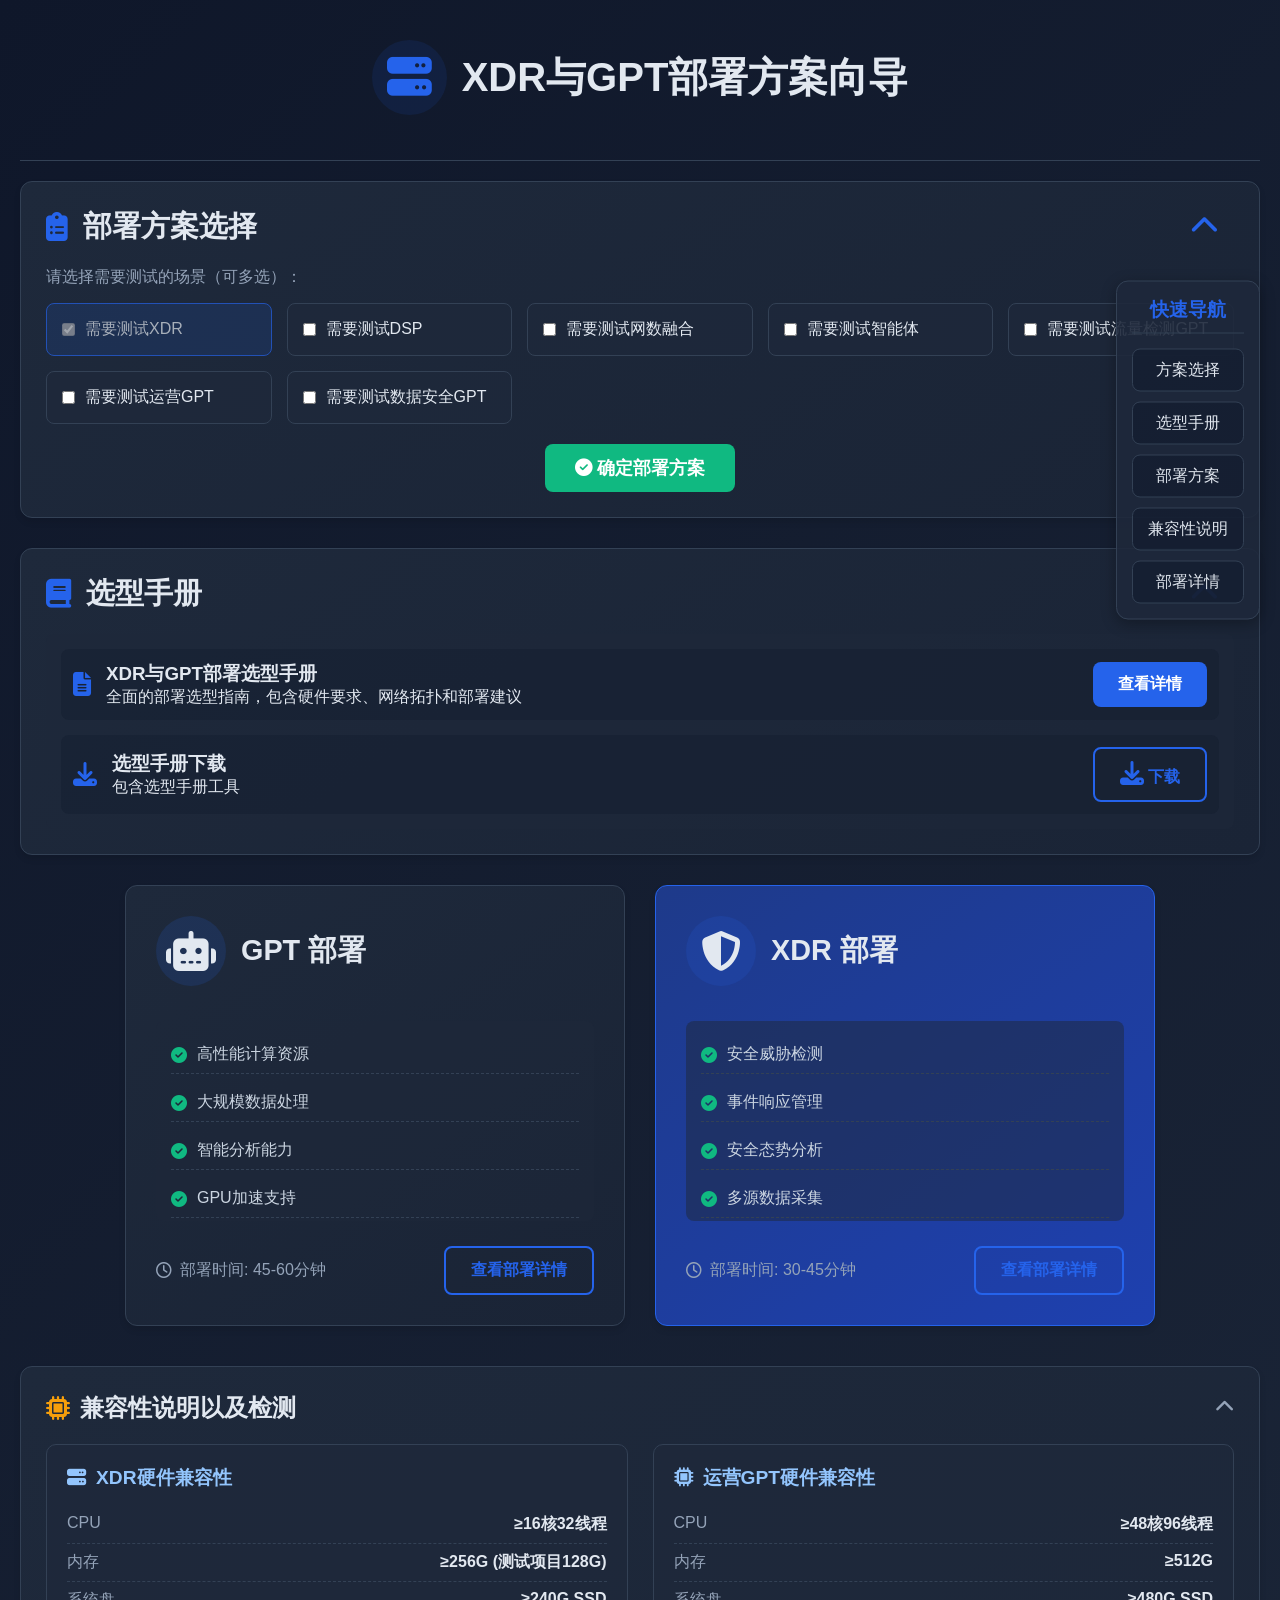
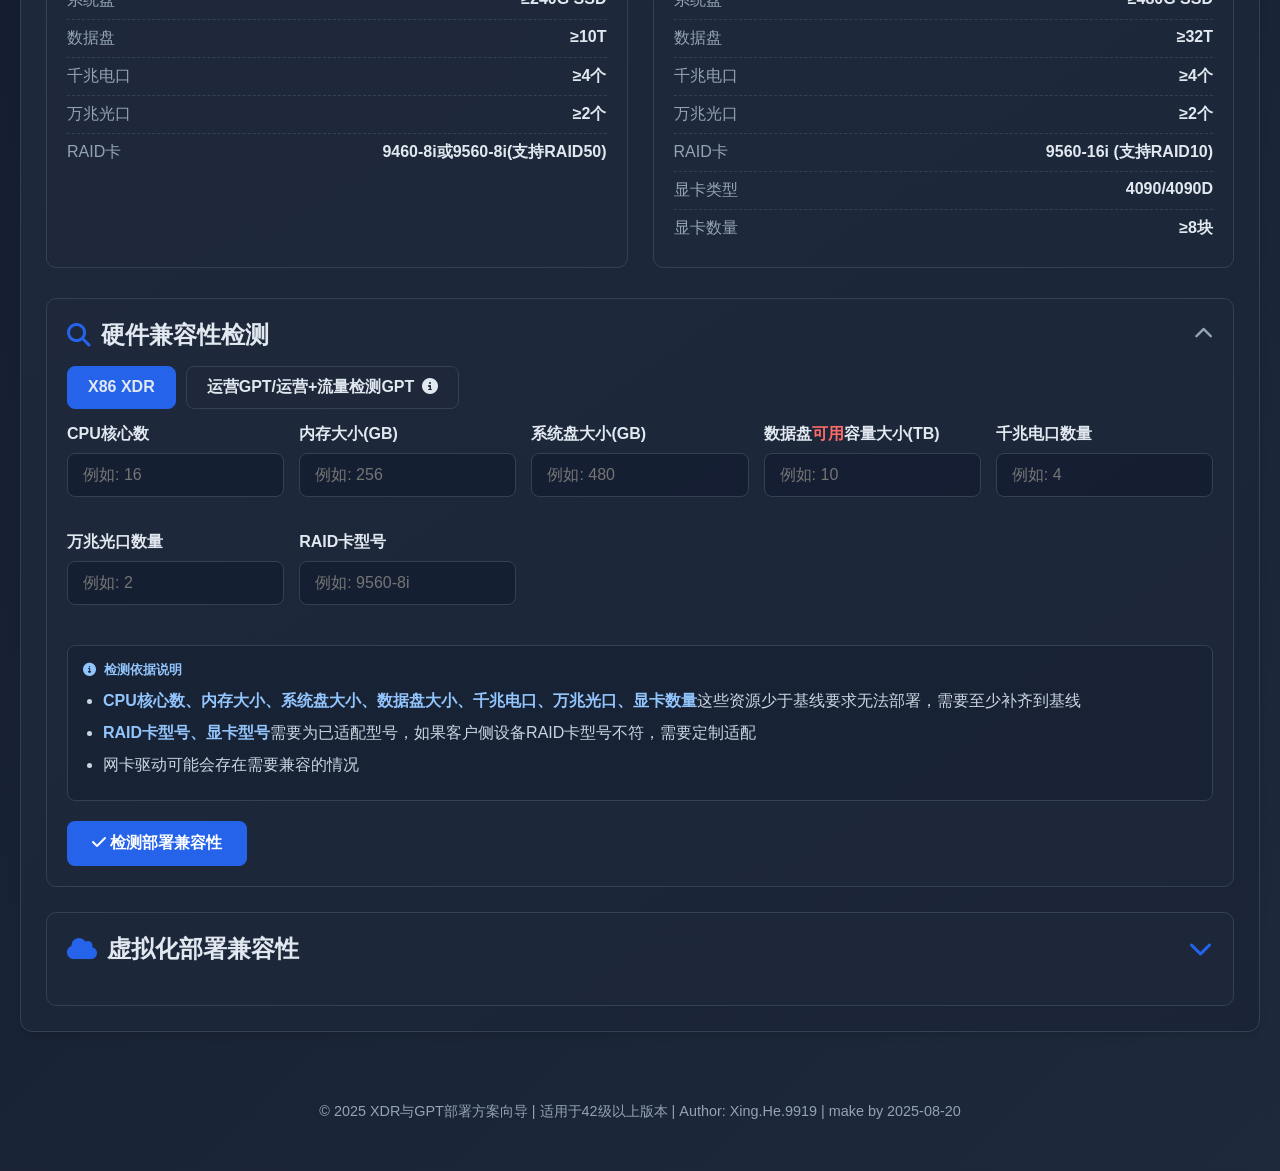
==== index.html @ a32761e4 "Rename deployment-vercel-xdr.html to index.html" ====
<!DOCTYPE html>
<html lang="zh-CN">
<head>
    <meta charset="UTF-8">
    <meta name="viewport" content="width=device-width, initial-scale=1.0">
    <title>XDR与GPT部署方案向导</title>
    <link rel="stylesheet" href="https://cdnjs.cloudflare.com/ajax/libs/font-awesome/6.4.0/css/all.min.css">
    <style>
        :root {
            --primary: #2563eb;
            --primary-dark: #1d4ed8;
            --secondary: #0f172a;
            --light: #f8fafc;
            --gray: #94a3b8;
            --success: #10b981;
            --warning: #f59e0b;
            --danger: #ef4444;
            --highlight: #ff6b6b;
            --card-shadow: 0 4px 6px rgba(0, 0, 0, 0.1);
            --transition: all 0.3s ease;
        }
        
        * {
            margin: 0;
            padding: 0;
            box-sizing: border-box;
            font-family: 'Segoe UI', Tahoma, Geneva, Verdana, sans-serif;
        }
        
        body {
            background: linear-gradient(135deg, #0f172a 0%, #1e293b 100%);
            color: #e2e8f0;
            min-height: 100vh;
            padding: 20px;
            position: relative;
        }
        
        .container {
            max-width: 1400px;
            margin: 0 auto;
            position: relative;
        }
        
        header {
            text-align: center;
            padding: 20px 0 30px;
            border-bottom: 1px solid #334155;
            margin-bottom: 20px;
        }
        
        .logo {
            display: flex;
            align-items: center;
            justify-content: center;
            gap: 15px;
            margin-bottom: 15px;
        }
        
        .logo i {
            font-size: 2.8rem;
            color: var(--primary);
            background: rgba(37, 99, 235, 0.1);
            padding: 15px;
            border-radius: 50%;
        }
        
        .logo h1 {
            font-size: 2.5rem;
            font-weight: 700;
            color: #e2e8f0;
        }
        
        /* 部署方案选择区域 */
        .deployment-scenario {
            background: linear-gradient(145deg, #1e293b, #1a2436);
            border: 1px solid #334155;
            border-radius: 12px;
            padding: 25px;
            margin-bottom: 30px;
            box-shadow: var(--card-shadow);
        }
        
        .scenario-header {
            display: flex;
            align-items: center;
            margin-bottom: 20px;
            cursor: pointer;
        }
        
        .scenario-header i {
            font-size: 1.8rem;
            color: var(--primary);
            margin-right: 15px;
        }
        
        .scenario-header h2 {
            font-size: 1.8rem;
            font-weight: 600;
            flex-grow: 1;
        }
        
        .toggle-btn {
            background: transparent;
            border: none;
            color: var(--gray);
            cursor: pointer;
            font-size: 1.2rem;
        }
        
        .scenario-options {
            display: grid;
            grid-template-columns: repeat(auto-fit, minmax(200px, 1fr));
            gap: 15px;
            margin-bottom: 20px;
        }
        
        .scenario-option {
            display: flex;
            align-items: center;
            padding: 15px;
            background: rgba(30, 41, 59, 0.7);
            border: 1px solid #334155;
            border-radius: 8px;
            cursor: pointer;
            transition: var(--transition);
            position: relative;
        }
        
        .scenario-option.disabled {
            cursor: not-allowed;
            opacity: 0.7;
        }
        
        .scenario-option.disabled label {
            cursor: not-allowed;
        }
        
        .scenario-option:hover:not(.disabled) {
            border-color: var(--primary);
            background: rgba(37, 99, 235, 0.1);
        }
        
        .scenario-option.selected {
            border-color: var(--primary);
            background: rgba(37, 99, 235, 0.2);
        }
        
        .scenario-option input {
            margin-right: 10px;
        }
        
        .scenario-option label {
            cursor: pointer;
            font-weight: 500;
        }
        
        .confirm-btn-container {
            text-align: center;
            margin-top: 20px;
        }
        
        .btn-confirm {
            padding: 12px 30px;
            background: var(--success);
            color: white;
            border: none;
            border-radius: 8px;
            font-weight: 600;
            cursor: pointer;
            transition: var(--transition);
            font-size: 1.1rem;
        }
        
        .btn-confirm:hover {
            background: #0da271;
            transform: translateY(-2px);
        }
        
        .deployment-recommendation {
            background: rgba(16, 185, 129, 0.15);
            border: 1px solid var(--success);
            border-radius: 8px;
            padding: 15px;
            display: none;
            margin-top: 20px;
            animation: fadeIn 0.5s ease;
        }
        
        .deployment-recommendation h4 {
            margin-bottom: 10px;
            color: var(--success);
            display: flex;
            align-items: center;
            gap: 10px;
        }
        
        .deployment-recommendation p {
            line-height: 1.6;
        }
        
        /* 场景选择区域 */
        .scenario-section {
            display: flex;
            gap: 30px;
            margin-bottom: 40px;
            flex-wrap: wrap;
            justify-content: center;
        }
        
        .scenario-card {
            background: linear-gradient(145deg, #1e293b, #1a2436);
            border: 1px solid #334155;
            border-radius: 12px;
            padding: 30px;
            width: 100%;
            max-width: 500px;
            box-shadow: var(--card-shadow);
            transition: var(--transition);
            cursor: pointer;
            display: flex;
            flex-direction: column;
            height: 100%;
        }
        
        .scenario-card:hover {
            transform: translateY(-5px);
            border-color: var(--primary);
            box-shadow: 0 10px 25px rgba(0, 0, 0, 0.2);
        }
        
        .scenario-card.selected {
            border-color: var(--primary);
            background: linear-gradient(145deg, #1e3a8a, #1e40af);
        }
        
        .card-header {
            display: flex;
            align-items: center;
            gap: 15px;
            margin-bottom: 20px;
        }
        
        .card-icon {
            font-size: 2.5rem;
            width: 70px;
            height: 70px;
            border-radius: 50%;
            display: flex;
            align-items: center;
            justify-content: center;
            background: rgba(37, 99, 235, 0.15);
        }
        
        .card-title {
            font-size: 1.8rem;
            font-weight: 700;
        }
        
        .card-content {
            margin-bottom: 25px;
            flex-grow: 1;
        }
        
        .requirements {
            list-style: none;
            margin-top: 15px;
            background: rgba(30, 41, 59, 0.5);
            border-radius: 8px;
            padding: 15px;
            min-height: 150px;
            max-height: 200px;
            overflow-y: auto;
        }
        
        .requirements li {
            display: flex;
            align-items: flex-start;
            gap: 10px;
            margin-bottom: 10px;
            color: #cbd5e1;
            padding: 8px 0;
            border-bottom: 1px dashed #334155;
        }
        
        .requirements li:last-child {
            border-bottom: none;
        }
        
        .requirements li i {
            color: var(--success);
            margin-top: 3px;
        }
        
        .card-footer {
            display: flex;
            justify-content: space-between;
            align-items: center;
            margin-top: auto;
        }
        
        .time-estimate {
            display: flex;
            align-items: center;
            gap: 8px;
            color: var(--gray);
        }
        
        .btn {
            padding: 12px 25px;
            border-radius: 8px;
            font-weight: 600;
            cursor: pointer;
            transition: var(--transition);
            border: none;
            font-size: 1rem;
        }
        
        .btn-primary {
            background: var(--primary);
            color: white;
        }
        
        .btn-primary:hover {
            background: var(--primary-dark);
        }
        
        .btn-outline {
            background: transparent;
            border: 2px solid var(--primary);
            color: var(--primary);
        }
        
        .btn-outline:hover {
            background: rgba(37, 99, 235, 0.1);
        }
        
        /* 兼容性说明以及检测 */
        .hardware-section {
            background: linear-gradient(145deg, #1e293b, #1a2436);
            border: 1px solid #334155;
            border-radius: 12px;
            padding: 25px;
            margin-bottom: 40px;
            box-shadow: var(--card-shadow);
        }
        
        .section-header {
            display: flex;
            align-items: center;
            justify-content: space-between;
            margin-bottom: 20px;
            cursor: pointer;
        }
        
        .section-title {
            font-size: 1.5rem;
            font-weight: 700;
            display: flex;
            align-items: center;
            gap: 10px;
        }
        
        .section-title i {
            color: var(--warning);
        }
        
        .hardware-content {
            display: grid;
            grid-template-columns: repeat(auto-fit, minmax(300px, 1fr));
            gap: 25px;
            margin-bottom: 30px;
        }
        
        .hardware-item {
            background: rgba(30, 41, 59, 0.7);
            border: 1px solid #334155;
            border-radius: 10px;
            padding: 20px;
        }
        
        .hardware-title {
            font-size: 1.2rem;
            margin-bottom: 15px;
            display: flex;
            align-items: center;
            gap: 10px;
            color: #93c5fd;
        }
        
        .specs {
            list-style: none;
        }
        
        .specs li {
            padding: 8px 0;
            border-bottom: 1px dashed #334155;
            display: flex;
            justify-content: space-between;
        }
        
        .specs li:last-child {
            border-bottom: none;
        }
        
        .spec-name {
            color: var(--gray);
        }
        
        .spec-value {
            font-weight: 600;
        }
        
        .highlight {
            color: var(--highlight);
            font-weight: 700;
        }
        
        /* 兼容性检测表单 */
        .compatibility-check {
            background: rgba(30, 41, 59, 0.7);
            border: 1px solid #334155;
            border-radius: 10px;
            padding: 20px;
            margin-top: 20px;
        }
        
        .check-header {
            display: flex;
            align-items: center;
            justify-content: space-between;
            margin-bottom: 15px;
            cursor: pointer;
        }
        
        .check-header-content {
            display: flex;
            align-items: center;
            gap: 10px;
        }
        
        .check-header-content i {
            color: var(--primary);
            font-size: 1.5rem;
        }
        
        .check-header-content h4 {
            font-size: 1.5rem;
            font-weight: 600;
        }
        
        .hardware-tabs {
            display: flex;
            gap: 10px;
            margin-bottom: 15px;
        }
        
        .hardware-tab {
            padding: 10px 20px;
            background: rgba(30, 41, 59, 0.7);
            border-radius: 8px;
            cursor: pointer;
            transition: var(--transition);
            border: 1px solid #334155;
            font-weight: 600;
            display: flex;
            align-items: center;
            gap: 8px;
            position: relative;
        }
        
        .hardware-tab:hover, .hardware-tab.active {
            background: var(--primary);
            border-color: var(--primary);
        }
        
        .hardware-form {
            display: none;
        }
        
        .hardware-form.active {
            display: block;
            animation: fadeIn 0.5s ease;
        }
        
        .form-group {
            margin-bottom: 20px;
        }
        
        .form-group label {
            display: block;
            margin-bottom: 8px;
            font-weight: 600;
        }
        
        .form-control {
            width: 100%;
            padding: 12px 15px;
            background: rgba(15, 23, 42, 0.5);
            border: 1px solid #334155;
            border-radius: 8px;
            color: white;
            font-size: 1rem;
        }
        
        .form-control:focus {
            outline: none;
            border-color: var(--primary);
        }
        
        .form-grid {
            display: grid;
            grid-template-columns: repeat(auto-fit, minmax(200px, 1fr));
            gap: 15px;
        }
        
        .result-box {
            margin-top: 20px;
            padding: 15px;
            border-radius: 8px;
            display: none;
            animation: fadeIn 0.5s ease;
        }
        
        .result-success {
            background: rgba(16, 185, 129, 0.15);
            border: 1px solid var(--success);
        }
        
        .result-warning {
            background: rgba(245, 158, 11, 0.15);
            border: 1px solid var(--warning);
        }
        
        .result-error {
            background: rgba(239, 68, 68, 0.15);
            border: 1px solid var(--danger);
        }
        
        /* 检测依据说明 */
        .compatibility-instructions {
            background: rgba(15, 23, 42, 0.3);
            border: 1px solid #334155;
            border-radius: 8px;
            padding: 15px;
            margin: 20px 0;
        }
        
        .compatibility-instructions h5 {
            color: #93c5fd;
            margin-bottom: 10px;
            display: flex;
            align-items: center;
            gap: 8px;
        }
        
        .compatibility-instructions ul {
            padding-left: 20px;
            color: #cbd5e1;
        }
        
        .compatibility-instructions li {
            margin-bottom: 8px;
            line-height: 1.5;
        }
        
        .compatibility-instructions li strong {
            color: #93c5fd;
        }
        
        .info-tooltip {
            position: relative;
            display: inline-block;
            cursor: help;
        }
        
        .info-tooltip .tooltip-text {
            visibility: hidden;
            width: 300px;
            background-color: #1e293b;
            color: #e2e8f0;
            text-align: center;
            border-radius: 6px;
            padding: 10px;
            position: absolute;
            z-index: 1;
            bottom: 125%;
            left: 50%;
            transform: translateX(-50%);
            opacity: 0;
            transition: opacity 0.3s;
            border: 1px solid #334155;
            box-shadow: 0 4px 8px rgba(0,0,0,0.3);
            font-size: 0.9rem;
            line-height: 1.4;
        }
        
        .info-tooltip:hover .tooltip-text {
            visibility: visible;
            opacity: 1;
        }
        
        /* 虚拟化部署兼容性区域 */
        .virtualization-section {
            background: rgba(30, 41, 59, 0.7);
            border: 1px solid #334155;
            border-radius: 10px;
            padding: 20px;
            margin-top: 25px;
        }
        
        .virtualization-header {
            display: flex;
            align-items: center;
            margin-bottom: 20px;
            gap: 10px;
            cursor: pointer;
        }
        
        .virtualization-header i {
            color: var(--primary);
            font-size: 1.5rem;
        }
        
        .virtualization-header h4 {
            font-size: 1.5rem;
            font-weight: 600;
            flex-grow: 1;
        }
        
        .virtualization-tabs {
            display: flex;
            gap: 10px;
            margin-bottom: 15px;
        }
        
        .virtualization-tab {
            padding: 10px 20px;
            background: rgba(30, 41, 59, 0.7);
            border-radius: 8px;
            cursor: pointer;
            transition: var(--transition);
            border: 1px solid #334155;
            font-weight: 600;
        }
        
        .virtualization-tab:hover, .virtualization-tab.active {
            background: var(--primary);
            border-color: var(--primary);
        }
        
        .virtualization-content {
            display: none;
        }
        
        .virtualization-content.active {
            display: block;
            animation: fadeIn 0.5s ease;
        }
        
        .compatibility-list {
            list-style: none;
            padding: 0;
            margin-top: 15px;
        }
        
        .compatibility-list li {
            padding: 10px 15px;
            margin-bottom: 8px;
            background: rgba(15, 23, 42, 0.3);
            border-radius: 8px;
            display: flex;
            align-items: center;
            gap: 10px;
        }
        
        .compatibility-list li i {
            color: var(--success);
        }
        
        .virtualization-warning {
            background: rgba(245, 158, 11, 0.15);
            border: 1px solid var(--warning);
            border-radius: 8px;
            padding: 15px;
            margin-top: 15px;
        }
        
        /* 详情区域 */
        .detail-section {
            display: none;
            background: linear-gradient(145deg, #1e293b, #1a2436);
            border: 1px solid #334155;
            border-radius: 12px;
            padding: 25px;
            box-shadow: var(--card-shadow);
            margin-bottom: 40px;
        }
        
        .detail-header {
            display: flex;
            align-items: center;
            justify-content: space-between;
            margin-bottom: 25px;
            padding-bottom: 15px;
            border-bottom: 1px solid #334155;
        }
        
        .detail-title {
            font-size: 1.8rem;
            font-weight: 700;
            display: flex;
            align-items: center;
            gap: 15px;
        }
        
        .tabs {
            display: flex;
            gap: 10px;
            margin-bottom: 25px;
            flex-wrap: wrap;
        }
        
        .tab {
            padding: 12px 25px;
            background: rgba(30, 41, 59, 0.7);
            border-radius: 8px;
            cursor: pointer;
            transition: var(--transition);
            border: 1px solid #334155;
            font-weight: 600;
        }
        
        .tab:hover, .tab.active {
            background: var(--primary);
            border-color: var(--primary);
        }
        
        .tab-content {
            display: none;
        }
        
        .tab-content.active {
            display: block;
            animation: fadeIn 0.5s ease;
        }
        
        @keyframes fadeIn {
            from { opacity: 0; transform: translateY(10px); }
            to { opacity: 1; transform: translateY(0); }
        }
        
        .compatibility-grid {
            display: grid;
            grid-template-columns: repeat(auto-fit, minmax(300px, 1fr));
            gap: 20px;
        }
        
        .compatibility-card {
            background: rgba(30, 41, 59, 0.7);
            border: 1px solid #334155;
            border-radius: 10px;
            padding: 20px;
            transition: var(--transition);
        }
        
       .compatibility-card:hover {
            transform: translateY(-3px);
            border-color: var(--primary);
        }
        
        .card-status {
            display: flex;
            align-items: center;
            gap: 8px;
            margin-bottom: 15px;
            font-weight: 600;
        }
        
        .status-dot {
            width: 12px;
            height: 12px;
            border-radius: 50%;
        }
        
        .status-approved {
            background: var(--success);
        }
        
        .status-warning {
            background: var(--warning);
        }
        
        .status-pending {
            background: var(--gray);
        }
        
        .topology-diagram {
            background: rgba(30, 41, 59, 0.7);
            border-radius: 10px;
            padding: 25px;
            text-align: center;
            border: 1px solid #334155;
            margin-bottom: 25px;
            overflow: auto;
        }
        
        .topology-img {
            max-width: 100%;
            border-radius: 8px;
            box-shadow: 0 4px 8px rgba(0, 0, 0, 0.2);
        }
        
        .ports-table {
            width: 100%;
            border-collapse: collapse;
            background: rgba(30, 41, 59, 0.7);
            border-radius: 10px;
            overflow: hidden;
            border: 1px solid #334155;
        }
        
        .ports-table th {
            background: rgba(37, 99, 235, 0.2);
            padding: 15px;
            text-align: left;
        }
        
        .ports-table td {
            padding: 12px 15px;
            border-bottom: 1px solid #334155;
        }
        
        .ports-table tr:last-child td {
            border-bottom: none;
        }
        
        .ports-table tr:nth-child(even) {
            background: rgba(15, 23, 42, 0.3);
        }
        
        .steps-container {
            counter-reset: step;
        }
        
        .step {
            display: flex;
            margin-bottom: 25px;
            padding-bottom: 25px;
            border-bottom: 1px dashed #334155;
            position: relative;
        }
        
        .step:last-child {
            border-bottom: none;
            margin-bottom: 0;
            padding-bottom: 0;
        }
        
        .step-number {
            min-width: 40px;
            height: 40px;
            background: var(--primary);
            border-radius: 50%;
            display: flex;
            align-items: center;
            justify-content: center;
            font-weight: 700;
            margin-right: 20px;
            position: relative;
        }
        
        .step-number:before {
            counter-increment: step;
            content: counter(step);
        }
        
        .step-content {
            flex-grow: 1;
        }
        
        .step-title {
            font-size: 1.2rem;
            margin-bottom: 10px;
            font-weight: 700;
        }
        
        .step-description {
            color: #cbd5e1;
            margin-bottom: 15px;
            line-height: 1.6;
        }
        
        .step-actions {
            display: flex;
            gap: 10px;
        }
        
        .btn-sm {
            padding: 8px 15px;
            font-size: 0.9rem;
        }
        
        .btn-secondary {
            background: #4a5568;
            color: white;
        }
        
        .btn-secondary:hover {
            background: #3d4657;
        }
        
        .btn-success {
            background: var(--success);
            color: white;
        }
        
        .btn-success:hover {
            background: #0da271;
        }
        
        .btn-warning {
            background: var(--warning);
            color: white;
        }
        
        .btn-warning:hover {
            background: #db8c0a;
        }
        
        .step-completed {
            position: absolute;
            top: 10px;
            right: 10px;
            background: var(--success);
            color: white;
            padding: 5px 10px;
            border-radius: 20px;
            font-size: 0.85rem;
            display: none;
        }
        
        .step.completed .step-completed {
           display: block;
        }
        
        .step.completed .step-number {
            background: var(--success);
        }
        
        .footer {
            text-align: center;
            padding: 30px 0;
            color: var(--gray);
            font-size: 0.9rem;
        }
        
        .deployment-status {
            display: flex;
            align-items: center;
            gap: 10px;
            background: rgba(30, 41, 59, 0.7);
            border: 1px solid #334155;
            border-radius: 8px;
            padding: 12px 15px;
            margin-bottom: 20px;
        }
        
        .status-indicator {
            width: 12px;
            height: 12px;
            border-radius: 50%;
            background: var(--gray);
        }
        
        .status-active {
            background: var(--success);
            box-shadow: 0 0 8px var(--success);
        }
        
        .topology-notes {
            background: rgba(30, 41, 59, 0.7);
            border-radius: 10px;
            padding: 20px;
            border: 1px solid #334155;
            margin-top: 20px;
        }
        
        .topology-notes h4 {
            margin-bottom: 15px;
            color: #93c5fd;
        }
        
        .topology-notes ol {
            padding-left: 20px;
        }
        
        .topology-notes li {
            margin-bottom: 10px;
            line-height: 1.6;
        }
        
        /* 选型手册模块 */
        .selection-guide {
            background: linear-gradient(145deg, #1e293b, #1a2436);
            border: 1px solid #334155;
            border-radius: 12px;
            padding: 25px;
            margin-bottom: 30px;
            box-shadow: var(--card-shadow);
        }
        
        .guide-header {
            display: flex;
            align-items: center;
            margin-bottom: 20px;
            cursor: pointer;
        }
        
        .guide-header i {
            font-size: 1.8rem;
            color: var(--primary);
            margin-right: 15px;
        }
        
        .guide-header h2 {
            font-size: 1.8rem;
            font-weight: 600;
            flex-grow: 1;
        }
        
        .guide-content {
            display: flex;
            flex-direction: column;
            gap: 15px;
            padding: 15px;
            background: rgba(30, 41, 59, 0.5);
            border-radius: 8px;
        }
        
        .guide-item {
            display: flex;
            align-items: center;
            gap: 15px;
            padding: 12px;
            border-radius: 8px;
            background: rgba(15, 23, 42, 0.3);
            transition: var(--transition);
            flex-wrap: wrap;
        }
        
        .guide-item:hover {
            background: rgba(37, 99, 235, 0.1);
        }
        
        .guide-item i {
            font-size: 1.5rem;
            color: var(--primary);
        }
        
        .guide-text {
            flex-grow: 1;
        }
        
        /* 快速导航 */
        .quick-nav {
            position: fixed;
            top: 50%;
            right: 20px;
            transform: translateY(-50%);
            background: rgba(30, 41, 59, 0.9);
            border: 1px solid #334155;
            border-radius: 12px;
            padding: 15px;
            z-index: 1000;
            box-shadow: 0 4px 15px rgba(0, 0, 0, 0.3);
        }
        
        .nav-title {
            text-align: center;
            margin-bottom: 15px;
            padding-bottom: 10px;
            border-bottom: 1px solid #334155;
            color: var(--primary);
        }
        
        .nav-links {
            display: flex;
            flex-direction: column;
            gap: 10px;
        }
        
        .nav-link {
            padding: 10px 15px;
            background: rgba(15, 23, 42, 0.5);
            border-radius: 8px;
            cursor: pointer;
            transition: var(--transition);
            border: 1px solid #334155;
            text-align: center;
        }
        
        .nav-link:hover, .nav-link.active {
            background: var(--primary);
            border-color: var(--primary);
        }
        
        /* 网络规划表格样式 */
        .network-table {
            width: 100%;
            border-collapse: collapse;
            background: rgba(30, 41, 59, 0.7);
            border-radius: 10px;
            overflow: hidden;
            border: 1px solid #334155;
            margin-top: 15px;
        }
        
        .network-table th, .network-table td {
            padding: 12px 15px;
            border: 1px solid #334155;
        }
        
        .network-table th {
            background: rgba(37, 99, 235, 0.2);
            text-align: left;
        }
        
        .network-table tr:nth-child(even) {
            background: rgba(15, 23, 42, 0.3);
        }
        
        /* 响应式设计 */
        @media (max-width: 992px) {
            .scenario-section {
                flex-direction: column;
                align-items: center;
            }
            
            .scenario-card {
                max-width: 100%;
            }
            
            .quick-nav {
                display: none;
            }
        }
        
        @media (max-width: 768px) {
            .logo h1 {
                font-size: 2rem;
            }
            
            .card-title {
                font-size: 1.5rem;
            }
            
            .hardware-content {
                grid-template-columns: 1fr;
            }
            
            .detail-title {
                font-size: 1.5rem;
            }
            
            .tabs {
                overflow-x: auto;
                padding-bottom: 10px;
            }
            
            .scenario-options {
                grid-template-columns: 1fr 1fr;
            }
            
            .network-table {
                font-size: 0.85rem;
            }
            
            .network-table th, .network-table td {
                padding: 8px 10px;
            }
        }
        
        @media (max-width: 480px) {
            .scenario-options {
                grid-template-columns: 1fr;
            }
            
            .network-table {
                font-size: 0.75rem;
            }
            
            .network-table th, .network-table td {
                padding: 6px 8px;
            }
        }
    </style>
</head>
<body>
    <div class="container">
        <header>
            <div class="logo">
                <i class="fas fa-server"></i>
                <h1>XDR与GPT部署方案向导</h1>
            </div>
        </header>
        
        <!-- 快速导航 -->
        <div class="quick-nav">
            <h3 class="nav-title">快速导航</h3>
            <div class="nav-links">
                <div class="nav-link" onclick="scrollToSection('deployment-scenario')">方案选择</div>
                <div class="nav-link" onclick="scrollToSection('selection-guide')">选型手册</div>
                <div class="nav-link" onclick="scrollToSection('scenario-section')">部署方案</div>
                <div class="nav-link" onclick="scrollToSection('hardware-section')">兼容性说明</div>
                <div class="nav-link" onclick="scrollToSection('detail-section')">部署详情</div>
            </div>
        </div>
        
        <!-- 部署方案选择区域 -->
        <section class="deployment-scenario" id="deployment-scenario">
            <div class="scenario-header" onclick="toggleSection(this.parentNode)">
                <i class="fas fa-clipboard-list"></i>
                <h2>部署方案选择</h2>
                <button class="toggle-btn">
                    <i class="fas fa-chevron-up"></i>
                </button>
            </div>
            
            <div class="scenario-content">
                <p style="margin-bottom: 15px; color: #94a3b8;">请选择需要测试的场景（可多选）：</p>
                
                <div class="scenario-options">
                    <div class="scenario-option disabled selected" onclick="toggleScenario('xdr')">
                        <input type="checkbox" id="scenario-xdr" checked disabled>
                        <label for="scenario-xdr">需要测试XDR</label>
                    </div>
                    
                    <div class="scenario-option" onclick="toggleScenario('dsp')">
                        <input type="checkbox" id="scenario-dsp">
                        <label for="scenario-dsp">需要测试DSP</label>
                    </div>
                    
                    <div class="scenario-option" onclick="toggleScenario('network')">
                        <input type="checkbox" id="scenario-network">
                        <label for="scenario-network">需要测试网数融合</label>
                    </div>
                    
                    <div class="scenario-option" onclick="toggleScenario('ai')">
                        <input type="checkbox" id="scenario-ai">
                        <label for="scenario-ai">需要测试智能体</label>
                    </div>
                    
                    <div class="scenario-option" onclick="toggleScenario('flow-gpt')">
                        <input type="checkbox" id="scenario-flow-gpt">
                        <label for="scenario-flow-gpt">需要测试流量检测GPT</label>
                    </div>
                    
                    <div class="scenario-option" onclick="toggleScenario('ops-gpt')">
                        <input type="checkbox" id="scenario-ops-gpt">
                        <label for="scenario-ops-gpt">需要测试运营GPT</label>
                    </div>
                    
                    <div class="scenario-option" onclick="toggleScenario('data-gpt')">
                        <input type="checkbox" id="scenario-data-gpt">
                        <label for="scenario-data-gpt">需要测试数据安全GPT</label>
                    </div>
                </div>
                
                <div class="confirm-btn-container">
                    <button class="btn-confirm" onclick="confirmScenarios()">
                        <i class="fas fa-check-circle"></i> 确定部署方案
                    </button>
                </div>
                
                <div class="deployment-recommendation" id="deployment-recommendation">
                    <h4><i class="fas fa-lightbulb"></i> 部署方案建议</h4>
                    <p id="recommendation-text"></p>
                </div>
            </div>
        </section>
        
        <!-- 选型手册模块 -->
        <section class="selection-guide" id="selection-guide">
            <div class="guide-header" onclick="toggleSection(this.parentNode)">
                <i class="fas fa-book"></i>
                <h2>选型手册</h2>
                <button class="toggle-btn">
                    <i class="fas fa-chevron-up"></i>
                </button>
            </div>
            
            <div class="guide-content">
                <div class="guide-item">
                    <i class="fas fa-file-alt"></i>
                    <div class="guide-text">
                        <h3>XDR与GPT部署选型手册</h3>
                        <p>全面的部署选型指南，包含硬件要求、网络拓扑和部署建议</p>
                    </div>
                    <button class="btn btn-primary" onclick="window.open('https://support.sangfor.com.cn/productDocument/read?product_id=141&version_id=1132&category_id=329758', '_blank')">
                        查看详情
                    </button>
                </div>
                
                <div class="guide-item">
                    <i class="fas fa-download"></i>
                    <div class="guide-text">
                        <h3>选型手册下载</h3>
                        <p>包含选型手册工具</p>
                    </div>
                    <button class="btn btn-outline">
                        <i class="fas fa-download"></i> 下载
                    </button>
                </div>
            </div>
        </section>
        
        <main>
            <section class="scenario-section" id="scenario-section">
                <div class="scenario-card" id="gpt-card" onclick="selectScenario('gpt')">
                    <div class="card-header">
                        <div class="card-icon">
                            <i class="fas fa-robot"></i>
                        </div>
                        <div>
                            <h2 class="card-title">GPT 部署</h2>
                        </div>
                    </div>
                    <div class="card-content">
                        <ul class="requirements">
                            <li><i class="fas fa-check-circle"></i> 高性能计算资源</li>
                            <li><i class="fas fa-check-circle"></i> 大规模数据处理</li>
                            <li><i class="fas fa-check-circle"></i> 智能分析能力</li>
                            <li><i class="fas fa-check-circle"></i> GPU加速支持</li>
                            <li><i class="fas fa-check-circle"></i> 高速网络连接</li>
                        </ul>
                    </div>
                    <div class="card-footer">
                        <div class="time-estimate">
                            <i class="far fa-clock"></i>
                            <span>部署时间: 45-60分钟</span>
                        </div>
                        <button class="btn btn-outline" onclick="viewDetails('gpt', event)">查看部署详情</button>
                    </div>
                </div>
                
                <div class="scenario-card" id="xdr-card" onclick="selectScenario('xdr')">
                    <div class="card-header">
                        <div class="card-icon">
                            <i class="fas fa-shield-alt"></i>
                        </div>
                        <div>
                            <h2 class="card-title">XDR 部署</h2>
                        </div>
                    </div>
                    <div class="card-content">
                        <ul class="requirements">
                            <li><i class="fas fa-check-circle"></i> 安全威胁检测</li>
                            <li><i class="fas fa-check-circle"></i> 事件响应管理</li>
                            <li><i class="fas fa-check-circle"></i> 安全态势分析</li>
                            <li><i class="fas fa-check-circle"></i> 多源数据采集</li>
                            <li><i class="fas fa-check-circle"></i> 实时监控告警</li>
                        </ul>
                    </div>
                    <div class="card-footer">
                        <div class="time-estimate">
                            <i class="far fa-clock"></i>
                            <span>部署时间: 30-45分钟</span>
                        </div>
                        <button class="btn btn-outline" onclick="viewDetails('xdr', event)">查看部署详情</button>
                    </div>
                </div>
            </section>
            
            <!-- 兼容性说明以及检测 -->
            <section class="hardware-section" id="hardware-section">
                <div class="section-header" onclick="toggleSection(this.parentNode)">
                    <h3 class="section-title"><i class="fas fa-microchip"></i> 兼容性说明以及检测</h3>
                    <button class="toggle-btn">
                        <i class="fas fa-chevron-up"></i>
                    </button>
                </div>
                
                <div class="hardware-content">
                    <div class="hardware-item">
                        <h4 class="hardware-title"><i class="fas fa-server"></i> XDR硬件兼容性</h4>
                        <ul class="specs">
                            <li><span class="spec-name">CPU</span><span class="spec-value">≥16核32线程</span></li>
                            <li><span class="spec-name">内存</span><span class="spec-value">≥256G (测试项目128G)</span></li>
                            <li><span class="spec-name">系统盘</span><span class="spec-value">≥240G SSD</span></li>
                            <li><span class="spec-name">数据盘</span><span class="spec-value">≥10T</span></li>
                            <li><span class="spec-name">千兆电口</span><span class="spec-value">≥4个</span></li>
                            <li><span class="spec-name">万兆光口</span><span class="spec-value">≥2个</span></li>
                            <li><span class="spec-name">RAID卡</span><span class="spec-value">9460-8i或9560-8i(支持RAID50)</span></li>
                        </ul>
                    </div>
                    
                    <div class="hardware-item">
                        <h4 class="hardware-title"><i class="fas fa-microchip"></i> 运营GPT硬件兼容性</h4>
                        <ul class="specs">
                            <li><span class="spec-name">CPU</span><span class="spec-value">≥48核96线程</span></li>
                            <li><span class="spec-name">内存</span><span class="spec-value">≥512G</span></li>
                            <li><span class="spec-name">系统盘</span><span class="spec-value">≥480G SSD</span></li>
                            <li><span class="spec-name">数据盘</span><span class="spec-value">≥32T</span></li>
                            <li><span class="spec-name">千兆电口</span><span class="spec-value">≥4个</span></li>
                            <li><span class="spec-name">万兆光口</span><span class="spec-value">≥2个</span></li>
                            <li><span class="spec-name">RAID卡</span><span class="spec-value">9560-16i (支持RAID10)</span></li>
                            <li><span class="spec-name">显卡类型</span><span class="spec-value">4090/4090D</span></li>
                            <li><span class="spec-name">显卡数量</span><span class="spec-value">≥8块</span></li>
                        </ul>
                    </div>
                </div>
                
                <div class="compatibility-check">
                    <div class="check-header" onclick="toggleCompatibilityCheck()">
                        <div class="check-header-content">
                            <i class="fas fa-search"></i>
                            <h4>硬件兼容性检测</h4>
                        </div>
                        <button class="toggle-btn">
                            <i class="fas fa-chevron-up"></i>
                        </button>
                    </div>
                    
                    <div class="compatibility-check-content">
                        <div class="hardware-tabs">
                            <div class="hardware-tab active" onclick="switchHardwareTab('xdr')">X86 XDR</div>
                            <div class="hardware-tab" onclick="switchHardwareTab('gpt')">
                                运营GPT/运营+流量检测GPT
                                <div class="info-tooltip">
                                    <i class="fas fa-info-circle"></i>
                                    <span class="tooltip-text">运营+流量检测GPT为同一台8卡设备同时部署运营+流量检测GPT</span>
                                </div>
                            </div>
                        </div>
                        
                        <!-- XDR检测表单 -->
                        <div id="xdr-form" class="hardware-form active">
                            <div class="form-grid">
                                <div class="form-group">
                                    <label for="xdr-cpu-info">CPU核心数</label>
                                    <input type="number" id="xdr-cpu-info" class="form-control" placeholder="例如: 16">
                                </div>
                                
                                <div class="form-group">
                                    <label for="xdr-memory-info">内存大小(GB)</label>
                                    <input type="number" id="xdr-memory-info" class="form-control" placeholder="例如: 256">
                                </div>
                                
                                <div class="form-group">
                                    <label for="xdr-system-disk">系统盘大小(GB)</label>
                                    <input type="number" id="xdr-system-disk" class="form-control" placeholder="例如: 480">
                                </div>
                                
                                <div class="form-group">
                                    <label for="xdr-data-disk">数据盘<span class="highlight">可用</span>容量大小(TB)</label>
                                    <input type="number" id="xdr-data-disk" class="form-control" placeholder="例如: 10">
                                </div>
                                
                                <div class="form-group">
                                    <label for="xdr-gigabit-ports">千兆电口数量</label>
                                    <input type="number" id="xdr-gigabit-ports" class="form-control" placeholder="例如: 4">
                                </div>
                                
                                <div class="form-group">
                                    <label for="xdr-ten-gigabit-ports">万兆光口数量</label>
                                    <input type="number" id="xdr-ten-gigabit-ports" class="form-control" placeholder="例如: 2">
                                </div>
                                
                                <div class="form-group">
                                    <label for="xdr-raid-info">RAID卡型号</label>
                                    <input type="text" id="xdr-raid-info" class="form-control" placeholder="例如: 9560-8i">
                                </div>
                            </div>
                            
                            <!-- 新增检测依据说明 -->
                            <div class="compatibility-instructions">
                                <h5><i class="fas fa-info-circle"></i> 检测依据说明</h5>
                                <ul>
                                    <li><strong>CPU核心数、内存大小、系统盘大小、数据盘大小、千兆电口、万兆光口、显卡数量</strong>这些资源少于基线要求无法部署，需要至少补齐到基线</li>
                                    <li><strong>RAID卡型号、显卡型号</strong>需要为已适配型号，如果客户侧设备RAID卡型号不符，需要定制适配</li>
                                    <li>网卡驱动可能会存在需要兼容的情况</li>
                                </ul>
                            </div>
                            
                            <button class="btn btn-primary" onclick="checkCompatibility('xdr')">
                                <i class="fas fa-check"></i> 检测部署兼容性
                            </button>
                        </div>
                        
                        <!-- GPT检测表单 -->
                        <div id="gpt-form" class="hardware-form">
                            <div class="form-grid">
                                <div class="form-group">
                                    <label for="gpt-cpu-info">CPU核心数</label>
                                    <input type="number" id="gpt-cpu-info" class="form-control" placeholder="例如: 48">
                                </div>
                                
                                <div class="form-group">
                                    <label for="gpt-memory-info">内存大小(GB)</label>
                                    <input type="number" id="gpt-memory-info" class="form-control" placeholder="例如: 512">
                                </div>
                                
                                <div class="form-group">
                                    <label for="gpt-system-disk">系统盘大小(GB)</label>
                                    <input type="number" id="gpt-system-disk" class="form-control" placeholder="例如: 960">
                                </div>
                                
                                <div class="form-group">
                                    <label for="gpt-data-disk">数据盘<span class="highlight">裸</span>容量大小(TB)</label>
                                    <input type="number" id="gpt-data-disk" class="form-control" placeholder="例如: 32">
                                </div>
                                
                                <div class="form-group">
                                    <label for="gpt-gigabit-ports">千兆电口数量</label>
                                    <input type="number" id="gpt-gigabit-ports" class="form-control" placeholder="例如: 4">
                                </div>
                                
                                <div class="form-group">
                                    <label for="gpt-ten-gigabit-ports">万兆光口数量</label>
                                    <input type="number" id="gpt-ten-gigabit-ports" class="form-control" placeholder="例如: 2">
                                </div>
                                
                                <div class="form-group">
                                    <label for="gpt-raid-info">RAID卡型号</label>
                                    <input type="text" id="gpt-raid-info" class="form-control" placeholder="例如: 9560-16i">
                                </div>
                                
                                <div class="form-group">
                                    <label for="gpt-gpu-type">显卡型号</label>
                                    <input type="text" id="gpt-gpu-type" class="form-control" placeholder="例如: 4090">
                                </div>
                                
                                <div class="form-group">
                                    <label for="gpt-gpu-count">显卡数量</label>
                                    <input type="number" id="gpt-gpu-count" class="form-control" placeholder="例如: 8">
                                </div>
                            </div>
                            
                            <!-- 新增检测依据说明 -->
                            <div class="compatibility-instructions">
                                <h5><i class="fas fa-info-circle"></i> 检测依据说明</h5>
                                <ul>
                                    <li><strong>CPU核心数、内存大小、系统盘大小、数据盘大小、千兆电口、万兆光口、显卡数量</strong>这些资源少于基线要求无法部署，需要至少补齐到基线</li>
                                    <li><strong>RAID卡型号、显卡型号</strong>需要为已适配型号，如果客户侧设备RAID卡型号不符，需要定制适配</li>
                                    <li>网卡驱动可能会存在需要兼容的情况</li>
                                </ul>
                            </div>
                            
                            <button class="btn btn-primary" onclick="checkCompatibility('gpt')">
                                <i class="fas fa-check"></i> 检测部署兼容性
                            </button>
                        </div>
                        
                        <div id="compatibility-result" class="result-box">
                            <h4><i class="fas fa-info-circle"></i> 检测结果</h4>
                            <p id="result-text"></p>
                        </div>
                    </div>
                </div>
                
                <!-- 虚拟化部署兼容性区域 - 默认收起 -->
                <div class="virtualization-section">
                    <div class="virtualization-header" onclick="toggleSection(this.parentNode)">
                        <i class="fas fa-cloud"></i>
                        <h4>虚拟化部署兼容性</h4>
                        <button class="toggle-btn">
                            <i class="fas fa-chevron-down"></i>
                        </button>
                    </div>
                    
                    <div class="virtualization-content" style="display:none">
                        <div class="virtualization-tabs">
                            <div class="virtualization-tab active" onclick="switchVirtualizationTab('xdr')">XDR虚拟化</div>
                            <div class="virtualization-tab" onclick="switchVirtualizationTab('gpt')">GPT虚拟化</div>
                        </div>
                        
                        <!-- XDR虚拟化兼容性内容 -->
                        <div id="xdr-virtualization" class="virtualization-content active">
                            <p>XDR支持以下虚拟化平台：</p>
                            <ul class="compatibility-list">
                                <li><i class="fas fa-check-circle"></i> 深信服HCI 6.8.0及以上版本</li>
                                <li><i class="fas fa-check-circle"></i> VMware ESXI 7.0及以上版本</li>
                                <li><i class="fas fa-check-circle"></i> 华为云FusionCompute 8.0及以上版本</li>
                                <li><i class="fas fa-check-circle"></i> 华为云HCS 8.0及以上版本</li>
                                <li><i class="fas fa-check-circle"></i> 阿里云Apsara Uni-manager enterprise 3.16.2及以上版本</li>
                            </ul>
                        </div>
                        
                        <!-- GPT虚拟化兼容性内容 -->
                        <div id="gpt-virtualization" class="virtualization-content">
                            <div class="virtualization-warning">
                                <h4><i class="fas fa-exclamation-triangle"></i> 重要提示</h4>
                                <p>GPT默认不支持虚拟化交付。需要虚拟化交付请联系产品线定制团队进行特殊定制。</p>
                            </div>
                            
                            <p>如果确实需要虚拟化部署GPT，需满足以下特殊条件：</p>
                            <ul class="compatibility-list">
                                <li><i class="fas fa-check-circle"></i> 支持大容量高速存储</li>
                                <li><i class="fas fa-check-circle"></i> 支持高速网络(10Gbps以上)</li>
                            </ul>
                            
                            <p style="margin-top: 15px;">请联系产品线定制团队获取更多信息：</p>
                            <button class="btn btn-warning" style="margin-top: 10px;">
                                <i class="fas fa-envelope"></i> 联系定制团队
                            </button>
                        </div>
                    </div>
                </div>
            </section>
            
            <section class="detail-section" id="detail-section">
                <div class="detail-header">
                    <h2 class="detail-title">
                        <i class="fas fa-robot" id="scenario-icon"></i>
                        <span id="scenario-title">GPT 部署</span>
                    </h2>
                    <button class="btn btn-outline" onclick="backToSelection()">
                        <i class="fas fa-arrow-left"></i> 返回方案选择
                    </button>
                </div>
                
                <div class="tabs">
                    <div class="tab active" onclick="openTab('packages')">软件包及工具准备</div>
                    <div class="tab" onclick="openTab('compatibility')">软件兼容性</div>
                    <div class="tab" onclick="openTab('topology')">部署拓扑</div>
                    <div class="tab" onclick="openTab('ports')">端口矩阵</div>
                    <div class="tab" onclick="openTab('steps')">部署步骤</div>
                </div>
                
                <div id="packages" class="tab-content active">
                    <h3><i class="fas fa-box-open"></i> 软件包及工具准备</h3>
                    
                    <div class="compatibility-card">
                        <div class="card-status">
                            <div class="status-dot status-approved"></div>
                            <span>基础工具</span>
                        </div>
                        <ul class="specs">
                            <li><span class="spec-name">Chrome浏览器</span><span class="spec-value">用于访问Web控制台 <a href="https://www.google.com/chrome/" target="_blank">[官网下载]</a></span></li>
                            <li><span class="spec-name">MobaXterm软件</span>用于通过SSH访问 <a href="https://mobaxterm.mobatek.net/" target="_blank">[官网下载]</a></span></li>
                            <li><span class="spec-name">Winscp软件</span><span class="spec-value">用于异常情况下上传bin包到后台 <a href="https://winscp.net/" target="_blank">[官网下载]</a></span></li>
                        </ul>
                    </div>
                    
                    <div id="gpt-packages" style="display:none;">
                        <div class="compatibility-card">
                            <div class="card-status">
                                <div class="status-dot status-warning"></div>
                                <span>升级包(仅老版本升级需要)</span>
                            </div>
                            <ul class="specs">
                                <li><span class="spec-name">XDR_GPT_SYSTEM_*.bin</span><span class="spec-value">运营+检测GPT系统升级包</span></li>
                                <li><span class="spec-name">SEC_GPT_SYSTEM_*.bin</span><span class="spec-value">纯检测GPT系统升级包</span></li>
                            </ul>
                        </div>
                    </div>
                    
                    <div id="xdr-packages" style="display:none;">
                        <div class="compatibility-card">
                            <div class="card-status">
                                <div class="status-dot status-warning"></div>
                                <span>虚拟化部署专用(仅虚拟化部署需要)</span>
                            </div>
                            <ul class="specs">
                                <li><span class="spec-name">qcow2镜像包</span><span class="spec-value">用于导入基础镜像</span></li>
                                <li><span class="spec-name">业务初始化/bin包</span><span class="spec-value">用于业务初始化</span></li>
                            </ul>
                        </div>
                        
                        <div class="compatibility-card">
                            <div class="card-status">
                                <div class="status-dot status-warning"></div>
                                <span>升级包(仅老版本升级需要)</span>
                            </div>
                            <ul class="specs">
                                <li><span class="spec-name">XDR-2.0.42_Deploy_*.bin</span><span class="spec-value">XDR系统升级包</span></li>
                            </ul>
                        </div>
                    </div>
                </div>
                
                <div id="compatibility" class="tab-content">
                    <h3><i class="fas fa-check-circle"></i> 软件兼容性说明</h3>
                    <p>以下为当前部署方案的兼容性要求：</p>
                    
                    <div class="compatibility-grid">
                        <div class="compatibility-card">
                            <div class="card-status">
                                <div class="status-dot status-approved"></div>
                                <span>硬件部署</span>
                            </div>
                            <ul class="specs">
                                <li><span class="spec-name">适配硬件</span><span class="spec-value" id="compatibility-hardware">H8230及宽恒设备</span></li>
                            </ul>
                        </div>
                    </div>
                </div>
                
                <div id="topology" class="tab-content">
                    <h3><i class="fas fa-project-diagram"></i> 部署拓扑说明</h3>
                    <p>XDR跟GPT集群的整体拓扑如下图所示：</p>
                    
                    <div class="topology-diagram">
                        <img src="https://support.sangfor.com.cn/_static/202507/83e7f54f61e511f084e6fa163e0bdd14.png" alt="XDR与GPT部署拓扑图" class="topology-img">
                    </div>
                    
                    <div class="topology-notes">
                        <h4>拓扑说明</h4>
                        <ol>
                            <li>XDR跟GPT集群在2.0.42版本之后变成两个独立的集群，增加架构以及部署的灵活性（支持信创GPT集群对接非信创XDR集群，反之亦然），支持能力单独演进，老架构（版本小于等于2.0.40）的XDR跟GPT在同一个集群耦合度比较高，不利于单独的能力演进；</li>
                            <li>XDR集群至少需要3节点起步做一个集群，GPT集群则不同，GPT集群至少需要1节点起步做集群；</li>
                            <li>XDR跟GPT两个集群都支持管理口、业务口复用，数据口必须为单独的网口，目前数据口主要涉及两个集群通信的流量；</li>
                            <li>GPT集群为1个节点的时候，也需要做集群，便于后续扩容演进，同样也需要接入数据口，否则集群无法正常使用；</li>
                            <li>XDR集群跟GPT集群对接时，使用数据口进行对接，需要XDR集群数据口到GPT集群数据口Vip以及GPT集群数据口到XDR集群数据口Vip双向放通相关的网络权限，请务必注意</li>
                            <li>XDR支持虚拟化部署，GPT集群只支持适配硬件部署，详细兼容性信息请查看兼容性列表；</li>
                            <li>只有XDR集群时也需要填写数据口Vip；</li>
                        </ol>
                    </div>
                </div>
                
                <div id="ports" class="tab-content">
                    <h3><i class="fas fa-plug"></i> 端口矩阵说明</h3>
                    <p>以下是XDR和GPT部署所需的端口配置：</p>
                    
                    <table class="ports-table">
                        <thead>
                            <tr>
                                <th>服务名称</th>
                                <th>端口号</th>
                                <th>协议</th>
                                <th>方向</th>
                                <th>用途说明</th>
                            </tr>
                        </thead>
                        <tbody>
                            <tr>
                                <td>XDR-GPT通信</td>
                                <td>31001,31003,31004,443</td>
                                <td>TCP</td>
                                <td>双向</td>
                                <td>XDR与GPT集群间通信</td>
                            </tr>
                        </tbody>
                    </table>
                </div>
                
                <div id="steps" class="tab-content">
                    <h3><i class="fas fa-list-ol"></i> 部署步骤说明</h3>
                    
                    <div class="deployment-status">
                        <div class="status-indicator"></div>
                        <span>部署进度: <span id="progress-text">0%</span></span>
                    </div>
                    
                    <div class="steps-container">
                        <!-- 新增的网络规划步骤 -->
                        <div class="step" id="step1">
                            <div class="step-number"></div>
                            <div class="step-content">
                                <h4 class="step-title">1. 网络规划</h4>
                                <p class="step-description">规划XDR和GPT集群的网络配置，包括管理口、IPMI口、业务口和数据口的IP分配。</p>
                                
                                <div style="margin-top: 15px; overflow-x: auto;">
                                    <table class="network-table">
                                        <thead>
                                            <tr>
                                                <th>集群类型</th>
                                                <th>网络平面名称</th>
                                                <th>IP规划</th>
                                                <th>作用</th>
                                            </tr>
                                        </thead>
                                        <tbody>
                                            <tr>
                                                <td rowspan="4">XDR集群</td>
                                                <td>管理口网络</td>
                                                <td>N台服务器需要N+1个IP，需要了解网关地址</td>
                                                <td>提供分布式XDR对外WebUI访问</td>
                                            </tr>
                                            <tr>
                                                <td>IPMI口网络</td>
                                                <td>N台服务器需要N个IP，需要了解网关地址</td>
                                                <td>IPMI接口通信使用，避免管理网络无法连接上</td>
                                            </tr>
                                            <tr>
                                                <td>业务口网络</td>
                                                <td>支持复用管理口，非复用场景下，N台服务器需要N+1个IP</td>
                                                <td>组件上报数据给分布式XDR分析</td>
                                            </tr>
                                            <tr>
                                                <td>数据口网络</td>
                                                <td>N台服务器需要N+1个IP</td>
                                                <td>微服务内部通信使用以及集群对接使用</td>
                                            </tr>
                                            <tr>
                                                <td rowspan="4">GPT集群</td>
                                                <td>管理口网络</td>
                                                <td>N台服务器需要N+1个IP，需要了解网关地址</td>
                                                <td>提供分布式XDR对外WebUI访问</td>
                                            </tr>
                                            <tr>
                                                <td>IPMI口网络</td>
                                                <td>N台服务器需要N个IP，需要了解网关地址</td>
                                                <td>IPMI接口通信使用，避免管理网络无法连接上</td>
                                            </tr>
                                            <tr>
                                                <td>业务口网络</td>
                                                <td>支持复用管理口，非复用场景下，N台服务器需要N+1个IP</td>
                                                <td>组件上报数据给分布式XDR分析</td>
                                            </tr>
                                            <tr>
                                                <td>数据口网络</td>
                                                <td>N台服务器需要N+1个IP</td>
                                                <td>微服务内部通信使用以及集群对接使用</td>
                                            </tr>
                                        </tbody>
                                    </table>
                                </div>
                                
                                <div class="step-actions" style="margin-top: 15px;">
                                    <button class="btn btn-sm btn-primary" onclick="completeStep('step1')">标记完成</button>
                                    <button class="btn btn-sm btn-secondary" onclick="window.open('https://support.sangfor.com.cn/productDocument/read?product_id=141&version_id=1132&category_id=332705', '_blank')">查看详情</button>
                                </div>
                                <div class="step-completed">
                                    <i class="fas fa-check"></i> 已完成
                                </div>
                            </div>
                        </div>
                        
                        <div class="step" id="step2">
                            <div class="step-number"></div>
                            <div class="step-content">
                                <h4 class="step-title">2. 配置各节点网络</h4>
                                <p class="step-description">配置所有节点的网络参数，包括IP地址、子网掩码、网关和DNS设置，确保节点间网络互通。</p>
                                <div class="step-actions">
                                    <button class="btn btn-sm btn-primary" onclick="completeStep('step2')">标记完成</button>
                                    <button class="btn btn-sm btn-secondary" onclick="window.open('https://support.sangfor.com.cn/productDocument/read?product_id=141&version_id=1132&category_id=332705', '_blank')">查看详情</button>
                                </div>
                                <div class="step-completed">
                                    <i class="fas fa-check"></i> 已完成
                                </div>
                            </div>
                        </div>
                        
                        <div class="step" id="step3">
                            <div class="step-number"></div>
                            <div class="step-content">
                                <h4 class="step-title">3. 添加节点</h4>
                                <p class="step-description">将各节点添加到集群中，配置节点角色和功能分配。</p>
                                <div class="step-actions">
                                    <button class="btn btn-sm btn-primary" onclick="completeStep('step3')">标记完成</button>
                                    <button class="btn btn-sm btn-secondary" onclick="window.open('https://support.sangfor.com.cn/productDocument/read?product_id=141&version_id=1132&category_id=332705', '_blank')">查看详情</button>
                                </div>
                                <div class="step-completed">
                                    <i class="fas fa-check"></i> 已完成
                                </div>
                            </div>
                        </div>
                        
                        <div class="step" id="step4">
                            <div class="step-number"></div>
                            <div class="step-content">
                                <h4 class="step-title">4. 集群基础服务初始化</h4>
                                <p class="step-description">初始化集群基础服务，包括认证服务、日志服务和监控服务。</p>
                                <div class="step-actions">
                                    <button class="btn btn-sm btn-primary" onclick="completeStep('step4')">标记完成</button>
                                    <button class="btn btn-sm btn-secondary" onclick="window.open('https://support.sangfor.com.cn/productDocument/read?product_id=141&version_id=1132&category_id=332705', '_blank')">查看详情</button>
                                </div>
                                <div class="step-completed">
                                    <i class="fas fa-check"></i> 已完成
                                </div>
                            </div>
                        </div>
                        
                        <div class="step" id="step5">
                            <div class="step-number"></div>
                            <div class="step-content">
                                <h4 class="step-title">5. 集群授权</h4>
                                <p class="step-description">配置集群授权信息，包括许可证导入和功能授权。</p>
                                <div class="step-actions">
                                    <button class="btn btn-sm btn-primary" onclick="completeStep('step5')">标记完成</button>
                                    <button class="btn btn-sm btn-secondary" onclick="window.open('https://support.sangfor.com.cn/productDocument/read?product_id=141&version_id=1132&category_id=332707', '_blank')">查看详情</button>
                                </div>
                                <div class="step-completed">
                                    <i class="fas fa-check"></i> 已完成
                                </div>
                            </div>
                        </div>
                        
                        <div class="step" id="step6">
                            <div class="step-number"></div>
                            <div class="step-content">
                                <h4 class="step-title">6. 集群业务服务初始化</h4>
                                <p class="step-description">初始化业务服务，包括安全分析引擎、威胁检测服务和响应工作台。</p>
                                <div class="step-actions">
                                    <button class="btn btn-sm btn-success" onclick="completeStep('step6')">完成部署</button>
                                    <button class="btn btn-sm btn-secondary" onclick="window.open('https://support.sangfor.com.cn/productDocument/read?product_id=141&version_id=1132&category_id=332705', '_blank')">查看详情</button>
                                </div>
                                <div class="step-completed">
                                    <i class="fas fa-check"></i> 已完成
                                </div>
                            </div>
                        </div>
                    </div>
                    
                    <div style="margin-top: 20px; padding: 15px; background: rgba(30, 41, 59, 0.7); border-radius: 8px; border: 1px solid #334155;">
                        <p><i class="fas fa-clock"></i> <strong>预计部署时间:</strong> 70分钟 (不包含上传包时间)</p>
                    </div>
                </div>
            </section>
        </main>
        
        <footer class="footer">
            <p>© 2025 XDR与GPT部署方案向导 | 适用于42级以上版本 | Author: Xing.He.9919 | make by 2025-08-20</p>
        </footer>
    </div>
    
    <script>
        // 硬件兼容性标准
        const hardwareStandards = {
            xdr: {
                cpu: 16,
                memory: 256,
                systemDisk: 240,
                dataDisk: 10,
                gigabitPorts: 4,
                tenGigabitPorts: 2,
                raid: ["9460-8i", "9560-8i"]  // 支持多种RAID卡
            },
            gpt: {
                cpu: 48,
                memory: 512,
                systemDisk: 480,
                dataDisk: 32,
                gigabitPorts: 4,
                tenGigabitPorts: 2,
                raid: ["9560-16i"],
                gpuType: ["4090", "4090d"], // 转换为小写
                gpuCount: 8
            }
        };
        
        // 记录选中的场景
        const selectedScenarios = {
            xdr: true, // 默认选中
            dsp: false,
            network: false,
            ai: false,
            'flow-gpt': false,
            'ops-gpt': false,
            'data-gpt': false
        };

        // 选择部署场景
        function selectScenario(scenario) {
            document.querySelectorAll('.scenario-card').forEach(card => {
                card.classList.remove('selected');
            });
            
            document.getElementById(`${scenario}-card`).classList.add('selected');
        }
        
        // 查看部署详情
        function viewDetails(scenario, event) {
            event.stopPropagation();
            
            document.querySelector('.scenario-section').style.display = 'none';
            document.querySelector('.hardware-section').style.display = 'none';
            
            const detailSection = document.getElementById('detail-section');
            detailSection.style.display = 'block';
            
            if (scenario === 'gpt') {
                document.getElementById('scenario-title').textContent = 'GPT 部署';
                document.getElementById('scenario-icon').className = 'fas fa-robot';
                document.getElementById('compatibility-hardware').textContent = 'H8230及宽恒设备';
                document.getElementById('gpt-packages').style.display = 'block';
                document.getElementById('xdr-packages').style.display = 'none';
                
                // 更新XDR部署步骤的链接
                document.querySelectorAll('#steps .btn-secondary').forEach((btn, index) => {
                    if(index < 3 || index === 4) {
                        btn.onclick = function() {
                            window.open('https://support.sangfor.com.cn/productDocument/read?product_id=141&version_id=1132&category_id=332705', '_blank');
                        };
                    } else if(index === 3) {
                        btn.onclick = function() {
                            window.open('https://support.sangfor.com.cn/productDocument/read?product_id=141&version_id=1132&category_id=332707', '_blank');
                        };
                    }
                });
            } else {
                document.getElementById('scenario-title').textContent = 'XDR 部署';
                document.getElementById('scenario-icon').className = 'fas fa-shield-alt';
                document.getElementById('compatibility-hardware').textContent = 'XDR-C3500、XDR-D3700';
                document.getElementById('gpt-packages').style.display = 'none';
                document.getElementById('xdr-packages').style.display = 'block';
                
                // 更新XDR部署步骤的链接
                document.querySelectorAll('#steps .btn-secondary').forEach((btn, index) => {
                    if(index < 3 || index === 4) {
                        btn.onclick = function() {
                            window.open('https://support.sangfor.com.cn/productDocument/read?product_id=141&version_id=1132&category_id=328940', '_blank');
                        };
                    } else if(index === 3) {
                        btn.onclick = function() {
                            window.open('https://support.sangfor.com.cn/productDocument/read?product_id=141&version_id=1132&category_id=328941', '_blank');
                        };
                    }
                });
            }
            
            // 重置所有步骤为未完成状态
            document.querySelectorAll('.step').forEach(step => {
                step.classList.remove('completed');
            });
            updateProgress();
        }
        
        // 返回方案选择
        function backToSelection() {
            document.querySelector('.scenario-section').style.display = 'flex';
            document.querySelector('.hardware-section').style.display = 'block';
            document.getElementById('detail-section').style.display = 'none';
        }
        
        // 切换标签页
        function openTab(tabId) {
            document.querySelectorAll('.tab').forEach(tab => {
                tab.classList.remove('active');
            });
            
            document.querySelectorAll('.tab-content').forEach(content => {
                content.classList.remove('active');
            });
            
            event.target.classList.add('active');
            document.getElementById(tabId).classList.add('active');
        }
        
        // 切换硬件检测标签
        function switchHardwareTab(tab) {
            document.querySelectorAll('.hardware-tab').forEach(tab => {
                tab.classList.remove('active');
            });
            
            document.querySelectorAll('.hardware-form').forEach(form => {
                form.classList.remove('active');
            });
            
            document.querySelector(`.hardware-tab[onclick="switchHardwareTab('${tab}')"]`).classList.add('active');
            document.getElementById(`${tab}-form`).classList.add('active');
        }
        
        // 切换虚拟化部署标签
        function switchVirtualizationTab(tab) {
            document.querySelectorAll('.virtualization-tab').forEach(tab => {
                tab.classList.remove('active');
            });
            
            document.querySelectorAll('.virtualization-content').forEach(content => {
                content.classList.remove('active');
            });
            
            document.querySelector(`.virtualization-tab[onclick="switchVirtualizationTab('${tab}')"]`).classList.add('active');
            document.getElementById(`${tab}-virtualization`).classList.add('active');
        }
        
        // 切换场景选项
        function toggleScenario(scenario) {
            // XDR场景不允许取消选择
            if (scenario === 'xdr') return;
            
            const checkbox = document.getElementById(`scenario-${scenario}`);
            checkbox.checked = !checkbox.checked;
            selectedScenarios[scenario] = checkbox.checked;
            
            const optionElement = event.currentTarget;
            if (checkbox.checked) {
                optionElement.classList.add('selected');
            } else {
                optionElement.classList.remove('selected');
            }
        }
        
        // 确认场景选择
        function confirmScenarios() {
            const recommendation = document.getElementById('deployment-recommendation');
            const textElement = document.getElementById('recommendation-text');
            
            // 检查组合条件
            const useAISecurityPlatform = 
                selectedScenarios.network || 
                selectedScenarios.ai ||
                (selectedScenarios['data-gpt'] && selectedScenarios['flow-gpt']) ||
                (selectedScenarios['data-gpt'] && selectedScenarios['ops-gpt']) ||
                (selectedScenarios.xdr && selectedScenarios.dsp);
            
            if (useSecurityPlatform) {
                textElement.innerHTML = '请使用 <strong>AI安全平台 (3台XDR-C3500 + 3台XDR-D3700 + AICP)</strong> 进行交付';
            } else {
                textElement.innerHTML = '请使用 <strong>XDR+GPT部署方案</strong> 进行交付';
            }
            
            recommendation.style.display = 'block';
        }
        
        // 检查硬件兼容性
        function checkCompatibility(type) {
            const resultBox = document.getElementById('compatibility-result');
            const resultText = document.getElementById('result-text');
            
            // 获取输入值
            const cpu = parseInt(document.getElementById(`${type}-cpu-info`).value) || 0;
            const memory = parseInt(document.getElementById(`${type}-memory-info`).value) || 0;
            const systemDisk = parseInt(document.getElementById(`${type}-system-disk`).value) || 0;
            const dataDisk = parseInt(document.getElementById(`${type}-data-disk`).value) || 0;
            const gigabitPorts = parseInt(document.getElementById(`${type}-gigabit-ports`).value) || 0;
            const tenGigabitPorts = parseInt(document.getElementById(`${type}-ten-gigabit-ports`).value) || 0;
            const raid = document.getElementById(`${type}-raid-info`).value.trim().toLowerCase();
            
            // GPT特有参数
            let gpuType = "";
            let gpuCount = 0;
            if(type === 'gpt') {
                gpuType = document.getElementById(`${type}-gpu-type`).value.trim().toLowerCase();
                gpuCount = parseInt(document.getElementById(`${type}-gpu-count`).value) || 0;
            }
            
            // 获取标准配置
            const standard = hardwareStandards[type];
            
            // 检查各项参数
            const cpuPass = cpu >= standard.cpu;
            const memoryPass = memory >= standard.memory;
            const systemDiskPass = systemDisk >= standard.systemDisk;
            const dataDiskPass = dataDisk >= standard.dataDisk;
            const gigabitPortsPass = gigabitPorts >= standard.gigabitPorts;
            const tenGigabitPortsPass = tenGigabitPorts >= standard.tenGigabitPorts;
            
            // 检查RAID卡是否匹配（支持多种型号）
            const raidMatch = standard.raid.some(card => 
                raid.includes(card.toLowerCase())
            );
            
            // GPT特有检查
            let gpuTypePass = true;
            let gpuCountPass = true;
            if(type === 'gpt') {
                gpuTypePass = standard.gpuType.includes(gpuType);
                gpuCountPass = gpuCount >= standard.gpuCount;
            }
            
            // 检查所有硬件参数是否达标（不包括RAID卡和GPU）
            let hardwarePass = cpuPass && memoryPass && systemDiskPass && 
                               dataDiskPass && gigabitPortsPass && tenGigabitPortsPass;
            
            // 对于GPT，显卡数量是否达标也计入硬件参数
            if (type === 'gpt') {
                hardwarePass = hardwarePass && gpuCountPass;
            }
            
            // 情况1：完全符合，包括RAID卡和GPU(如果适用)
            if (hardwarePass && raidMatch && (type !== 'gpt' || gpuTypePass)) {
                resultBox.className = 'result-box result-success';
                let resultHTML = `
                    <i class="fas fa-check-circle"></i> <strong>硬件配置完全符合要求，可以直接部署。</strong>
                    <br><br>
                    <table style="width:100%; border-collapse: collapse;">
                        <tr>
                            <td style="padding:5px;"><strong>CPU:</strong></td>
                            <td style="padding:5px;">${cpu}核 (要求: ≥${standard.cpu}核)</td>
                            <td style="padding:5px; color:${cpuPass ? 'var(--success)' : 'var(--danger)'}">${cpuPass ? '✓ 达标' : '✗ 不足'}</td>
                        </tr>
                        <tr>
                            <td style="padding:5px;"><strong>内存:</strong></td>
                            <td style="padding:5px;">${memory}GB (要求: ≥${standard.memory}GB)</td>
                            <td style="padding:5px; color:${memoryPass ? 'var(--success)' : 'var(--danger)'}">${memoryPass ? '✓ 达标' : '✗ 不足'}</td>
                        </tr>
                        <tr>
                            <td style="padding:5px;"><strong>系统盘:</strong></td>
                            <td style="padding:5px;">${systemDisk}GB (要求: ≥${standard.systemDisk}GB)</td>
                            <td style="padding:5px; color:${systemDiskPass ? 'var(--success)' : 'var(--danger)'}">${systemDiskPass ? '✓ 达标' : '✗ 不足'}</td>
                        </tr>
                        <tr>
                            <td style="padding:5px;"><strong>数据盘:</strong></td>
                            <td style="padding:5px;">${dataDisk}TB (要求: ≥${standard.dataDisk}TB)</td>
                            <td style="padding:5px; color:${dataDiskPass ? 'var(--success)' : 'var(--danger)'}">${dataDiskPass ? '✓ 达标' : '✗ 不足'}</td>
                        </tr>
                        <tr>
                            <td style="padding:5px;"><strong>千兆电口:</strong></td>
                            <td style="padding:5px;">${gigabitPorts}个 (要求: ≥${standard.gigabitPorts}个)</td>
                            <td style="padding:5px; color:${gigabitPortsPass ? 'var(--success)' : 'var(--danger)'}">${gigabitPortsPass ? '✓ 达标' : '✗ 不足'}</td>
                        </tr>
                        <tr>
                            <td style="padding:5px;"><strong>万兆光口:</strong></td>
                            <td style="padding:5px;">${tenGigabitPorts}个 (要求: ≥${standard.tenGigabitPorts}个)</td>
                            <td style="padding:5px; color:${tenGigabitPortsPass ? 'var(--success)' : 'var(--danger)'}">${tenGigabitPortsPass ? '✓ 达标' : '✗ 不足'}</td>
                        </tr>
                        <tr>
                            <td style="padding:5px;"><strong>RAID卡:</strong></td>
                            <td style="padding:5px;">${raid} (要求: ${standard.raid.join('或')})</td>
                            <td style="padding:5px; color:${raidMatch ? 'var(--success)' : 'var(--danger)'}">${raidMatch ? '✓ 匹配' : '✗ 不匹配'}</td>
                        </tr>
                `;
                
                if(type === 'gpt') {
                    resultHTML += `
                        <tr>
                            <td style="padding:5px;"><strong>显卡型号:</strong></td>
                            <td style="padding:5px;">${gpuType} (要求: ${standard.gpuType.join('/')})</td>
                            <td style="padding:5px; color:${gpuTypePass ? 'var(--success)' : 'var(--danger)'}">${gpuTypePass ? '✓ 匹配' : '✗ 不匹配'}</td>
                        </tr>
                        <tr>
                            <td style="padding:5px;"><strong>显卡数量:</strong></td>
                            <td style="padding:5px;">${gpuCount}块 (要求: ≥${standard.gpuCount}块)</td>
                            <td style="padding:5px; color:${gpuCountPass ? 'var(--success)' : 'var(--danger)'}">${gpuCountPass ? '✓ 达标' : '✗ 不足'}</td>
                        </tr>
                    `;
                }
                
                resultHTML += `</table>`;
                resultText.innerHTML = resultHTML;
            } 
            // 情况2：硬件参数达标但RAID卡或GPU不匹配
            else if (hardwarePass && (!raidMatch || (type === 'gpt' && !gpuTypePass))) {
                resultBox.className = 'result-box result-warning';
                let resultHTML = `
                    <i class="fas fa-exclamation-circle"></i> <strong>硬件参数达标但部分组件不匹配，需要定制适配。</strong>
                    <br><br>
                    <table style="width:100%; border-collapse: collapse;">
                        <tr>
                            <td style="padding:5px;"><strong>CPU:</strong></td>
                            <td style="padding:5px;">${cpu}核 (要求: ≥${standard.cpu}核)</td>
                            <td style="padding:5px; color:var(--success)">✓ 达标</td>
                        </tr>
                        <tr>
                            <td style="padding:5px;"><strong>内存:</strong></td>
                            <td style="padding:5px;">${memory}GB (要求: ≥${standard.memory}GB)</td>
                            <td style="padding:5px; color:var(--success)">✓ 达标</td>
                        </tr>
                        <tr>
                            <td style="padding:5px;"><strong>系统盘:</strong></td>
                            <td style="padding:5px;">${systemDisk}GB (要求: ≥${standard.systemDisk}GB)</td>
                            <td style="padding:5px; color:var(--success)">✓ 达标</td>
                        </tr>
                        <tr>
                            <td style="padding:5px;"><strong>数据盘:</strong></td>
                            <td style="padding:5px;">${dataDisk}TB (要求: ≥${standard.dataDisk}TB)</td>
                            <td style="padding:5px; color:var(--success)">✓ 达标</td>
                        </tr>
                        <tr>
                            <td style="padding:5px;"><strong>千兆电口:</strong></td>
                            <td style="padding:5px;">${gigabitPorts}个 (要求: ≥${standard.gigabitPorts}个)</td>
                            <td style="padding:5px; color:var(--success)">✓ 达标</td>
                        </tr>
                        <tr>
                            <td style="padding:5px;"><strong>万兆光口:</strong></td>
                            <td style="padding:5px;">${tenGigabitPorts}个 (要求: ≥${standard.tenGigabitPorts}个)</td>
                            <td style="padding:5px; color:var(--success)">✓ 达标</td>
                        </tr>
                        <tr>
                            <td style="padding:5px;"><strong>RAID卡:</strong></td>
                            <td style="padding:5px;">${raid} (要求: ${standard.raid.join('或')})</td>
                            <td style="padding:5px; color:${raidMatch ? 'var(--success)' : 'var(--danger)'}">${raidMatch ? '✓ 匹配' : '✗ 不匹配'}</td>
                        </tr>
                `;
                
                if(type === 'gpt') {
                    resultHTML += `
                        <tr>
                            <td style="padding:5px;"><strong>显卡型号:</strong></td>
                            <td style="padding:5px;">${gpuType} (要求: ${standard.gpuType.join('/')})</td>
                            <td style="padding:5px; color:${gpuTypePass ? 'var(--success)' : 'var(--danger)'}">${gpuTypePass ? '✓ 匹配' : '✗ 不匹配'}</td>
                        </tr>
                        <tr>
                            <td style="padding:5px;"><strong>显卡数量:</strong></td>
                            <td style="padding:5px;">${gpuCount}块 (要求: ≥${standard.gpuCount}块)</td>
                            <td style="padding:5px; color:${gpuCountPass ? 'var(--success)' : 'var(--danger)'}">${gpuCountPass ? '✓ 达标' : '✗ 不足'}</td>
                        </tr>
                    `;
                }
                
                resultHTML += `</table><br><p>请联系技术支持团队进行定制适配。</p>`;
                resultText.innerHTML = resultHTML;
            } 
            // 情况3：硬件参数不达标
            else {
                resultBox.className = 'result-box result-error';
                let resultHTML = `
                    <i class="fas fa-times-circle"></i> <strong>硬件配置不符合要求，无法部署。</strong>
                    <br><br>
                    <table style="width:100%; border-collapse: collapse;">
                        <tr>
                            <td style="padding:5px;"><strong>CPU:</strong></td>
                            <td style="padding:5px;">${cpu}核 (要求: ≥${standard.cpu}核)</td>
                            <td style="padding:5px; color:${cpuPass ? 'var(--success)' : 'var(--danger)'}">${cpuPass ? '✓ 达标' : '✗ 不足'}</td>
                        </tr>
                        <tr>
                            <td style="padding:5px;"><strong>内存:</strong></td>
                            <td style="padding:5px;">${memory}GB (要求: ≥${standard.memory}GB)</td>
                            <td style="padding:5px; color:${memoryPass ? 'var(--success)' : 'var(--danger)'}">${memoryPass ? '✓ 达标' : '✗ 不足'}</td>
                        </tr>
                        <tr>
                            <td style="padding:5px;"><strong>系统盘:</strong></td>
                            <td style="padding:5px;">${systemDisk}GB (要求: ≥${standard.systemDisk}GB)</td>
                            <td style="padding:5px; color:${systemDiskPass ? 'var(--success)' : 'var(--danger)'}">${systemDiskPass ? '✓ 达标' : '✗ 不足'}</td>
                        </tr>
                        <tr>
                            <td style="padding:5px;"><strong>数据盘:</strong></td>
                            <td style="padding:5px;">${dataDisk}TB (要求: ≥${standard.dataDisk}TB)</td>
                            <td style="padding:5px; color:${dataDiskPass ? 'var(--success)' : 'var(--danger)'}">${dataDiskPass ? '✓ 达标' : '✗ 不足'}</td>
                        </tr>
                        <tr>
                            <td style="padding:5px;"><strong>千兆电口:</strong></td>
                            <td style="padding:5px;">${gigabitPorts}个 (要求: ≥${standard.gigabitPorts}个)</td>
                            <td style="padding:5px; color:${gigabitPortsPass ? 'var(--success)' : 'var(--danger)'}">${gigabitPortsPass ? '✓ 达标' : '✗ 不足'}</td>
                        </tr>
                        <tr>
                            <td style="padding:5px;"><strong>万兆光口:</strong></td>
                            <td style="padding:5px;">${tenGigabitPorts}个 (要求: ≥${standard.tenGigabitPorts}个)</td>
                            <td style="padding:5px; color:${tenGigabitPortsPass ? 'var(--success)' : 'var(--danger)'}">${tenGigabitPortsPass ? '✓ 达标' : '✗ 不足'}</td>
                        </tr>
                        <tr>
                            <td style="padding:5px;"><strong>RAID卡:</strong></td>
                            <td style="padding:5px;">${raid} (要求: ${standard.raid.join('或')})</td>
                            <td style="padding:5px; color:${raidMatch ? 'var(--success)' : 'var(--danger)'}">${raidMatch ? '✓ 匹配' : '✗ 不匹配'}</td>
                        </tr>
                `;
                
                if(type === 'gpt') {
                    resultHTML += `
                        <tr>
                            <td style="padding:5px;"><strong>显卡型号:</strong></td>
                            <td style="padding:5px;">${gpuType} (要求: ${standard.gpuType.join('/')})</td>
                            <td style="padding:5px; color:${gpuTypePass ? 'var(--success)' : 'var(--danger)'}">${gpuTypePass ? '✓ 匹配' : '✗ 不匹配'}</td>
                        </tr>
                        <tr>
                            <td style="padding:5px;"><strong>显卡数量:</strong></td>
                            <td style="padding:5px;">${gpuCount}块 (要求: ≥${standard.gpuCount}块)</td>
                            <td style="padding:5px; color:${gpuCountPass ? 'var(--success)' : 'var(--danger)'}">${gpuCountPass ? '✓ 达标' : '✗ 不足'}</td>
                        </tr>
                    `;
                }
                
                resultHTML += `</table><br><p>硬件配置不满足最低要求，无法部署。</p>`;
                resultText.innerHTML = resultHTML;
            }
            
            resultBox.style.display = 'block';
        }
        
        // 标记/取消标记步骤完成
        function completeStep(stepId) {
            const step = document.getElementById(stepId);
            const isCompleted = step.classList.contains('completed');
            
            if(isCompleted) {
                step.classList.remove('completed');
            } else {
                step.classList.add('completed');
            }
            
            updateProgress();
        }

        function updateProgress() {
            const completedSteps = document.querySelectorAll('.step.completed').length;
            const totalSteps = document.querySelectorAll('.step').length;
            const progress = Math.round((completedSteps / totalSteps) * 100);
            
            document.getElementById('progress-text').textContent = `${progress}%`;
            
            const statusIndicator = document.querySelector('.status-indicator');
            if(progress === 100) {
                statusIndicator.className = 'status-indicator status-active';
            } else if(progress > 0) {
                statusIndicator.className = 'status-indicator status-warning';
            } else {
                statusIndicator.className = 'status-indicator';
            }
        }
        
        // 切换模块展开/收起状态
        function toggleSection(section) {
            const content = section.querySelector('.scenario-content') || 
                            section.querySelector('.hardware-content') || 
                            section.querySelector('.virtualization-content') || 
                            section.querySelector('.guide-content') ||
                            section.querySelector('.compatibility-check-content');
            
            const toggleBtn = section.querySelector('.toggle-btn');
            
            if (content.style.display === 'none') {
                content.style.display = 'block';
                toggleBtn.innerHTML = '<i class="fas fa-chevron-up"></i>';
            } else {
                content.style.display = 'none';
                toggleBtn.innerHTML = '<i class="fas fa-chevron-down"></i>';
            }
        }
        
        // 切换兼容性检测展开/收起状态
        function toggleCompatibilityCheck() {
            const content = document.querySelector('.compatibility-check-content');
            const toggleBtn = document.querySelector('.compatibility-check .toggle-btn');
            
            if (content.style.display === 'none') {
                content.style.display = 'block';
                toggleBtn.innerHTML = '<i class="fas fa-chevron-up"></i>';
            } else {
                content.style.display = 'none';
                toggleBtn.innerHTML = '<i class="fas fa-chevron-down"></i>';
            }
        }
        
        // 滚动到指定模块
        function scrollToSection(sectionId) {
            const section = document.getElementById(sectionId);
            if (section) {
                section.scrollIntoView({ behavior: 'smooth', block: 'start' });
            }
        }

        // 初始化页面
        document.addEventListener('DOMContentLoaded', function() {
            // 默认选择XDR场景
            selectScenario('xdr');
            
            // 初始化虚拟化部署标签
            switchVirtualizationTab('xdr');
            
            // 初始化导航链接激活状态
            const navLinks = document.querySelectorAll('.nav-link');
            navLinks.forEach(link => {
                link.addEventListener('click', function() {
                    navLinks.forEach(l => l.classList.remove('active'));
                    this.classList.add('active');
                });
            });
        });
    </script>
</body>
</html>
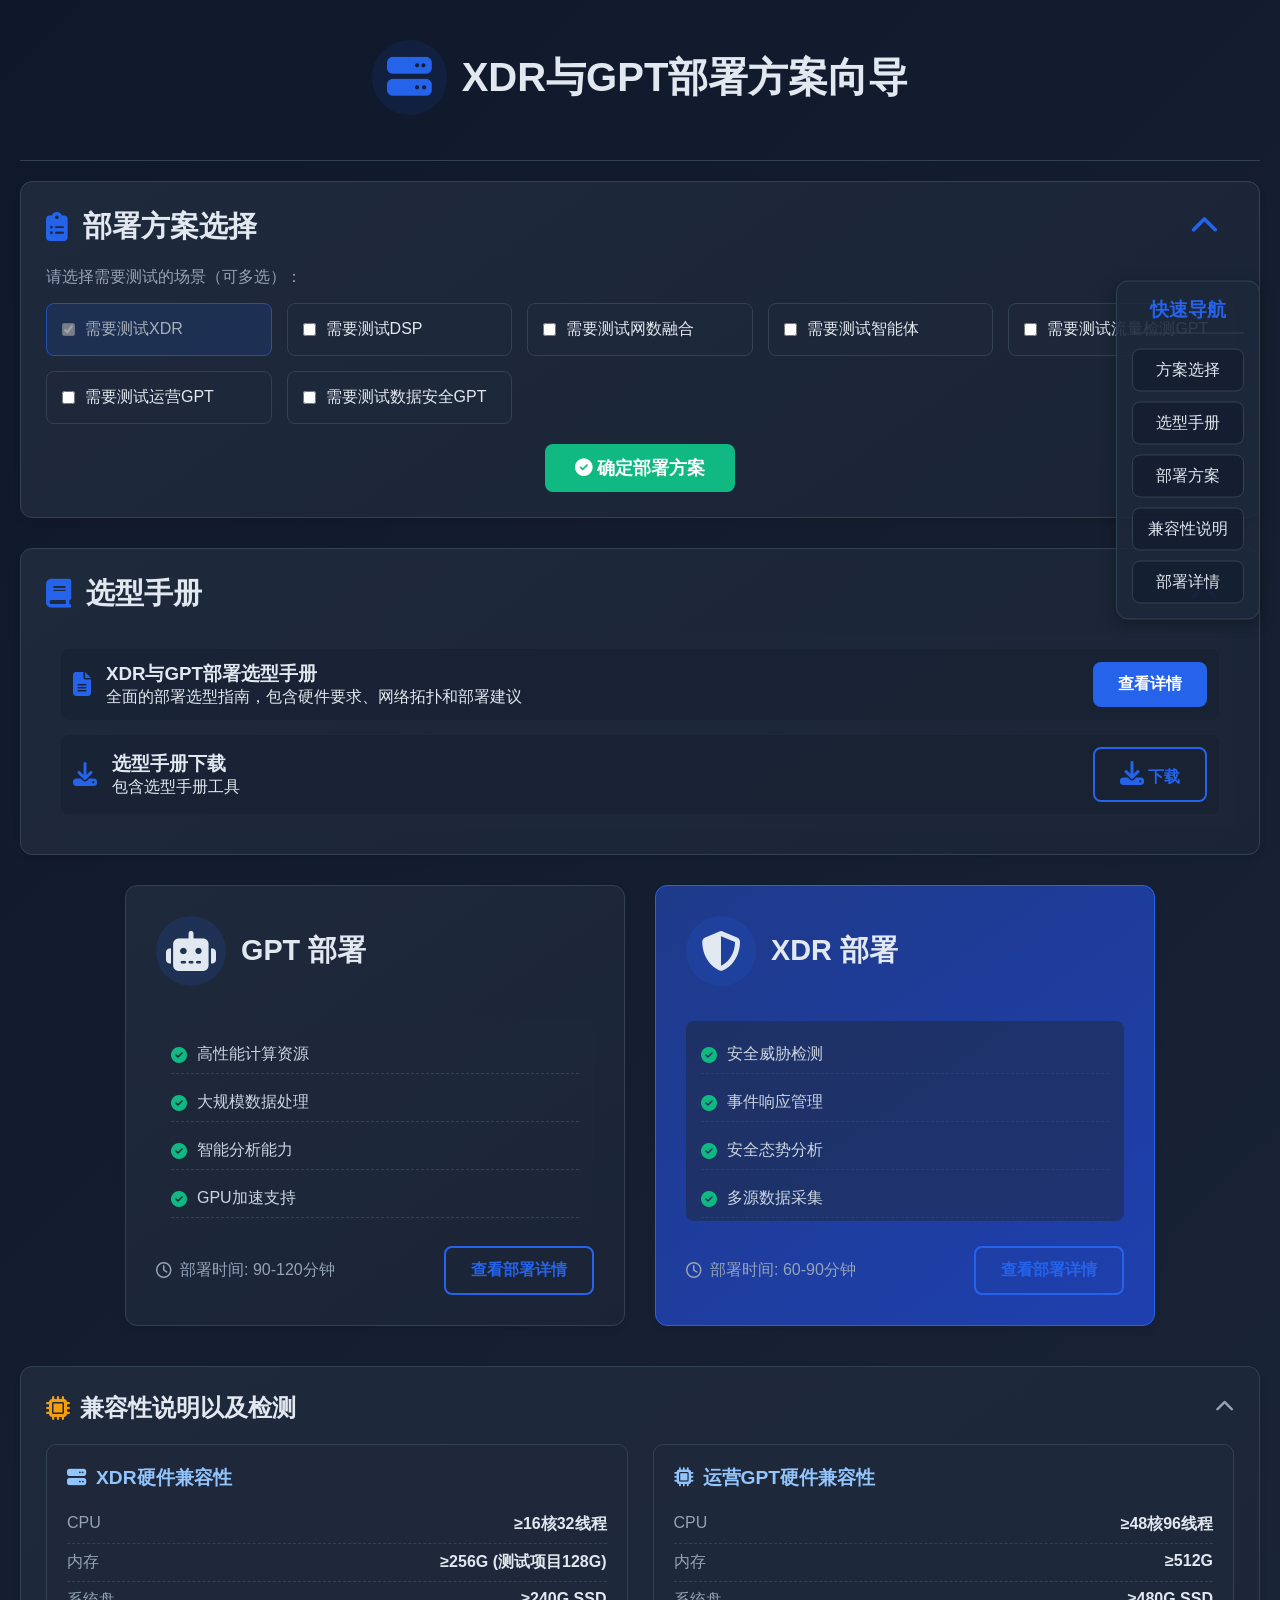
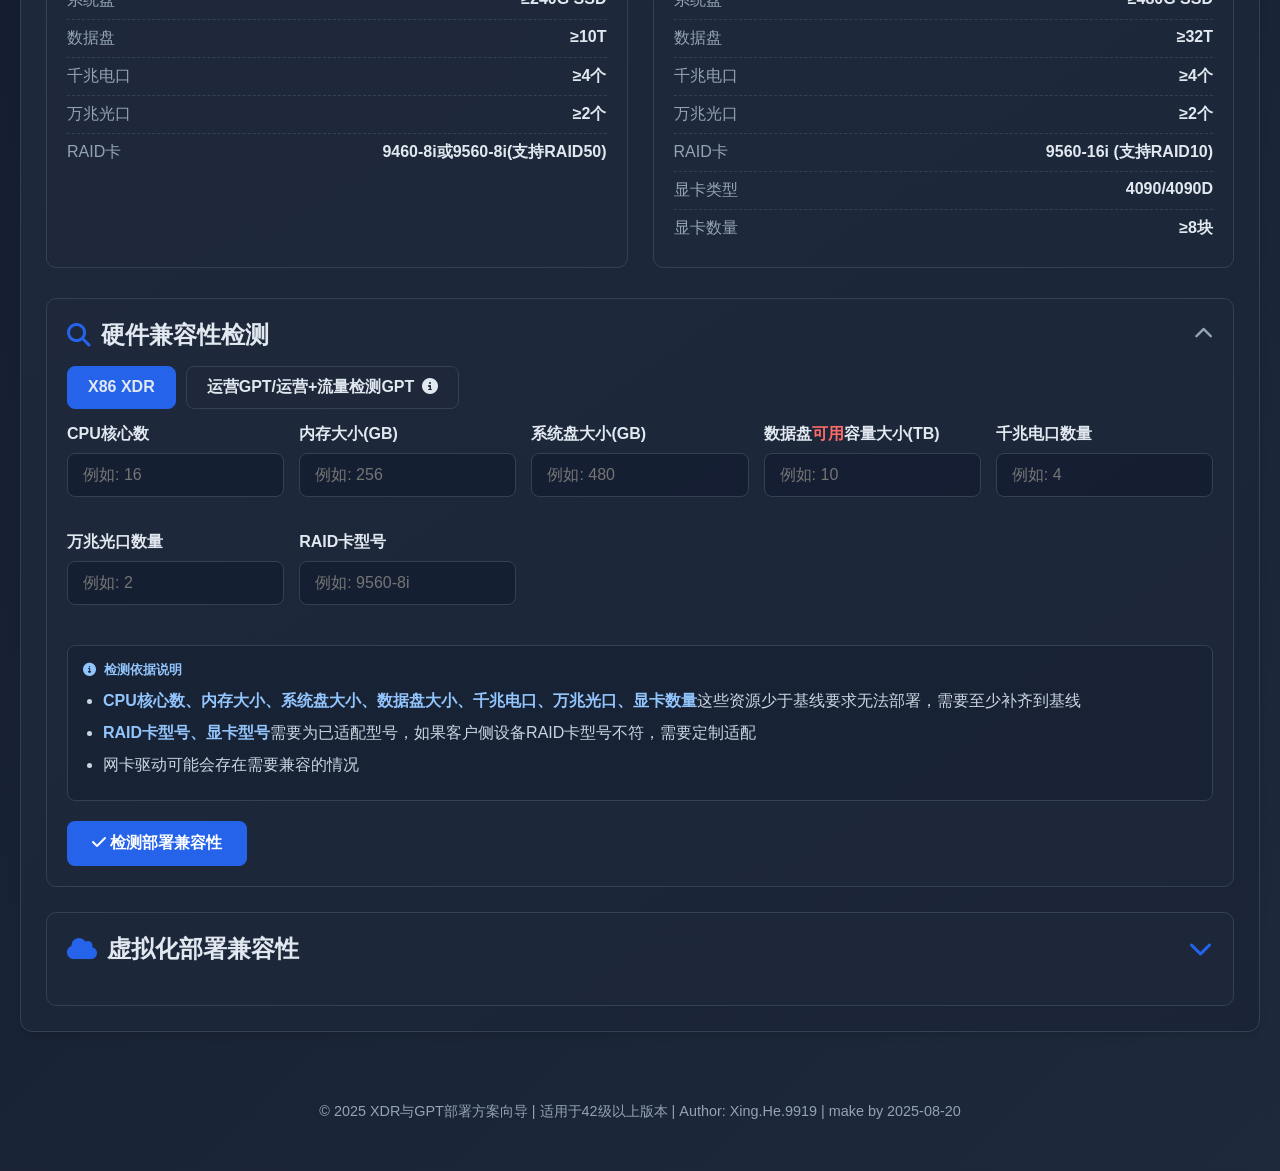
==== commit 4a426ea6: "Update index.html 修改部署时长，更贴合实际情况" ====
--- a/index.html
+++ b/index.html
@@ -1337,7 +1337,7 @@
                     <div class="card-footer">
                         <div class="time-estimate">
                             <i class="far fa-clock"></i>
-                            <span>部署时间: 45-60分钟</span>
+                            <span>部署时间: 90-120分钟</span>
                         </div>
                         <button class="btn btn-outline" onclick="viewDetails('gpt', event)">查看部署详情</button>
                     </div>
@@ -1364,7 +1364,7 @@
                     <div class="card-footer">
                         <div class="time-estimate">
                             <i class="far fa-clock"></i>
-                            <span>部署时间: 30-45分钟</span>
+                            <span>部署时间: 60-90分钟</span>
                         </div>
                         <button class="btn btn-outline" onclick="viewDetails('xdr', event)">查看部署详情</button>
                     </div>
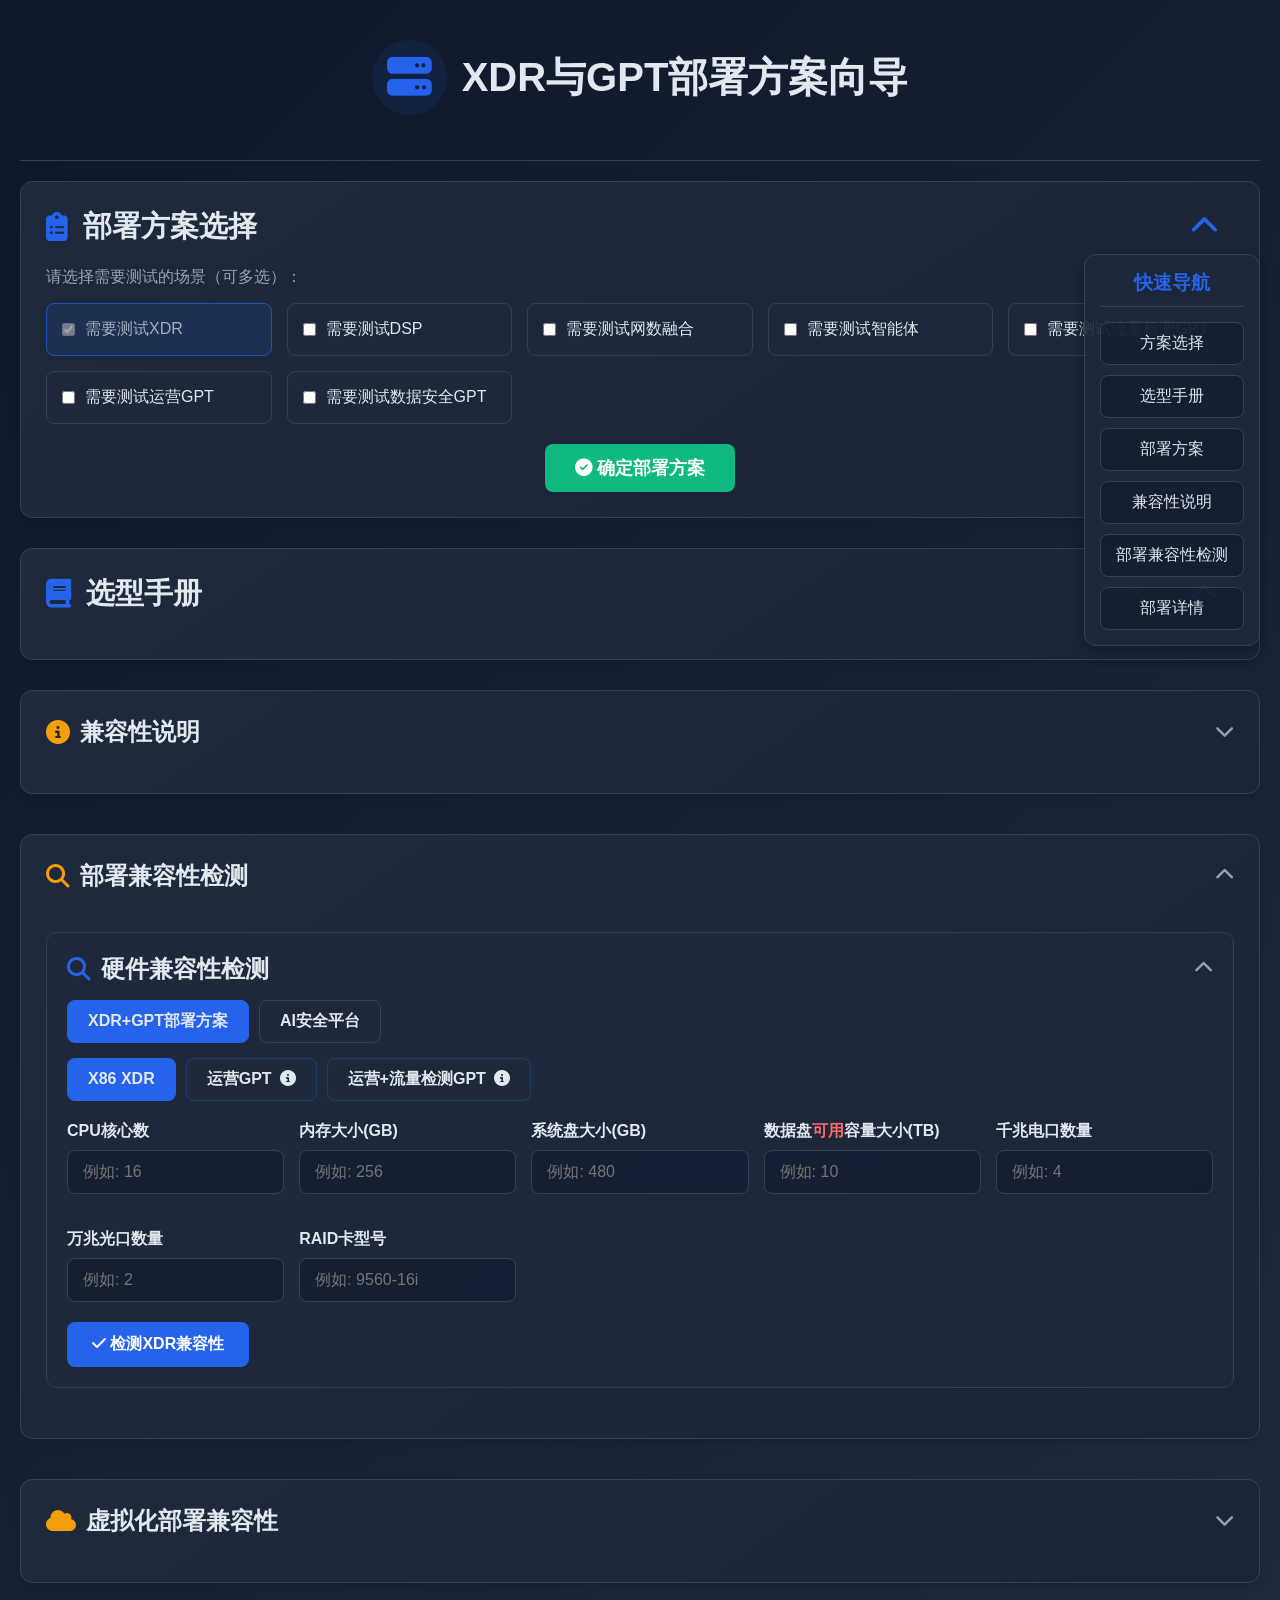
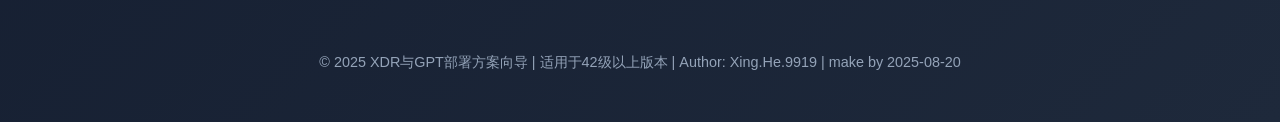
==== commit 12c0c7c8: "Rename deployment-vercel-xdr.html to index.html 更新文件名称" ====
--- a/index.html
+++ b/index.html
@@ -210,10 +210,10 @@
         .scenario-card {
             background: linear-gradient(145deg, #1e293b, #1a2436);
             border: 1px solid #334155;
-            border-radius: 12px;
-            padding: 30px;
+            border-radius: 10px;
+            padding: 20px;
             width: 100%;
-            max-width: 500px;
+            max-width: 450px;
             box-shadow: var(--card-shadow);
             transition: var(--transition);
             cursor: pointer;
@@ -236,14 +236,14 @@
         .card-header {
             display: flex;
             align-items: center;
-            gap: 15px;
-            margin-bottom: 20px;
+            gap: 12px;
+            margin-bottom: 15px;
         }
         
         .card-icon {
-            font-size: 2.5rem;
-            width: 70px;
-            height: 70px;
+            font-size: 2rem;
+            width: 60px;
+            height: 60px;
             border-radius: 50%;
             display: flex;
             align-items: center;
@@ -252,34 +252,35 @@
         }
         
         .card-title {
-            font-size: 1.8rem;
+            font-size: 1.5rem;
             font-weight: 700;
         }
         
         .card-content {
-            margin-bottom: 25px;
+            margin-bottom: 20px;
             flex-grow: 1;
         }
         
         .requirements {
             list-style: none;
-            margin-top: 15px;
+            margin-top: 12px;
             background: rgba(30, 41, 59, 0.5);
-            border-radius: 8px;
-            padding: 15px;
-            min-height: 150px;
-            max-height: 200px;
+            border-radius: 6px;
+            padding: 12px;
+            min-height: 120px;
+            max-height: 160px;
             overflow-y: auto;
         }
         
         .requirements li {
             display: flex;
             align-items: flex-start;
-            gap: 10px;
-            margin-bottom: 10px;
+            gap: 8px;
+            margin-bottom: 8px;
             color: #cbd5e1;
-            padding: 8px 0;
+            padding: 6px 0;
             border-bottom: 1px dashed #334155;
+            font-size: 0.95rem;
         }
         
         .requirements li:last-child {
@@ -342,6 +343,9 @@
             padding: 25px;
             margin-bottom: 40px;
             box-shadow: var(--card-shadow);
+            max-width: 1400px;
+            margin-left: auto;
+            margin-right: auto;
         }
         
         .section-header {
@@ -366,16 +370,16 @@
         
         .hardware-content {
             display: grid;
-            grid-template-columns: repeat(auto-fit, minmax(300px, 1fr));
-            gap: 25px;
-            margin-bottom: 30px;
+            grid-template-columns: repeat(auto-fit, minmax(280px, 1fr));
+            gap: 20px;
+            margin-bottom: 25px;
         }
         
         .hardware-item {
             background: rgba(30, 41, 59, 0.7);
             border: 1px solid #334155;
-            border-radius: 10px;
-            padding: 20px;
+            border-radius: 8px;
+            padding: 15px;
         }
         
         .hardware-title {
@@ -452,6 +456,14 @@
             display: flex;
             gap: 10px;
             margin-bottom: 15px;
+        }
+        
+        .hardware-subtabs {
+            display: flex;
+            gap: 10px;
+            margin-bottom: 15px;
+            border-left: 2px solid rgba(16, 185, 129, 0.3);
+            padding-left: 15px;
         }
         
         .hardware-tab {
@@ -471,6 +483,14 @@
         .hardware-tab:hover, .hardware-tab.active {
             background: var(--primary);
             border-color: var(--primary);
+        }
+        
+        /* AI安全平台标签样式 */
+        #ai-security-form .hardware-tab:hover,
+        #ai-security-form .hardware-tab.active {
+            background: #10b981;
+            border-color: #10b981;
+            color: white;
         }
         
         .hardware-form {
@@ -856,6 +876,23 @@
             padding-bottom: 0;
         }
         
+        .steps-grid {
+            display: grid;
+            grid-template-columns: 1fr 1fr;
+            gap: 25px;
+            margin-bottom: 25px;
+        }
+        
+        .steps-grid .step {
+            margin-bottom: 0;
+            padding-bottom: 25px;
+            border-bottom: 1px dashed #334155;
+        }
+        
+        .steps-grid .step:last-child {
+            border-bottom: 1px dashed #334155;
+        }
+        
         .step-number {
             min-width: 40px;
             height: 40px;
@@ -1158,6 +1195,11 @@
                 grid-template-columns: 1fr;
             }
             
+            .steps-grid {
+                grid-template-columns: 1fr;
+                gap: 15px;
+            }
+            
             .detail-title {
                 font-size: 1.5rem;
             }
@@ -1191,6 +1233,31 @@
             
             .network-table th, .network-table td {
                 padding: 6px 8px;
+            }
+            
+            /* 确保兼容性说明部分的布局一致性 */
+            .hardware-grid {
+                display: flex !important;
+                flex-wrap: wrap !important;
+                gap: 20px !important;
+                justify-content: center !important;
+            }
+            
+            .hardware-item {
+                flex: 1 !important;
+                min-width: 350px !important;
+                max-width: 500px !important;
+                background: rgba(255, 255, 255, 0.05) !important;
+                border-radius: 10px !important;
+                padding: 20px !important;
+                backdrop-filter: blur(10px) !important;
+            }
+            
+            /* 确保展开/收起时布局不变 */
+            .hardware-content[style*="display: block"] .hardware-grid,
+            .hardware-content:not([style*="display: none"]) .hardware-grid {
+                display: flex !important;
+                flex-wrap: wrap !important;
             }
         }
     </style>
@@ -1211,7 +1278,8 @@
                 <div class="nav-link" onclick="scrollToSection('deployment-scenario')">方案选择</div>
                 <div class="nav-link" onclick="scrollToSection('selection-guide')">选型手册</div>
                 <div class="nav-link" onclick="scrollToSection('scenario-section')">部署方案</div>
-                <div class="nav-link" onclick="scrollToSection('hardware-section')">兼容性说明</div>
+                <div class="nav-link" onclick="scrollToSection('compatibility-explanation')">兼容性说明</div>
+                <div class="nav-link" onclick="scrollToSection('compatibility-detection')">部署兼容性检测</div>
                 <div class="nav-link" onclick="scrollToSection('detail-section')">部署详情</div>
             </div>
         </div>
@@ -1275,6 +1343,147 @@
                 <div class="deployment-recommendation" id="deployment-recommendation">
                     <h4><i class="fas fa-lightbulb"></i> 部署方案建议</h4>
                     <p id="recommendation-text"></p>
+                    
+                    <!-- XDR+GPT部署方案 -->
+                    <section class="scenario-section" id="xdr-gpt-section" style="display: none;">
+                        <div class="scenario-card" id="gpt-card" onclick="selectScenario('gpt')">
+                            <div class="card-header">
+                                <div class="card-icon">
+                                    <i class="fas fa-robot"></i>
+                                </div>
+                                <div>
+                                    <h2 class="card-title">GPT 部署</h2>
+                                </div>
+                            </div>
+                            <div class="card-content">
+                                <ul class="requirements">
+                                    <li><i class="fas fa-check-circle"></i> 高性能计算资源</li>
+                                    <li><i class="fas fa-check-circle"></i> 大规模数据处理</li>
+                                    <li><i class="fas fa-check-circle"></i> 智能分析能力</li>
+                                    <li><i class="fas fa-check-circle"></i> GPU加速支持</li>
+                                    <li><i class="fas fa-check-circle"></i> 高速网络连接</li>
+                                </ul>
+                            </div>
+                            <div class="card-footer">
+                                <div class="time-estimate">
+                                    <i class="far fa-clock"></i>
+                                    <span>部署时间: 45-60分钟</span>
+                                </div>
+                                <button class="btn btn-outline" onclick="viewDetails('gpt', event)">查看部署详情</button>
+                            </div>
+                        </div>
+                        
+                        <div class="scenario-card" id="xdr-card" onclick="selectScenario('xdr')">
+                            <div class="card-header">
+                                <div class="card-icon">
+                                    <i class="fas fa-shield-alt"></i>
+                                </div>
+                                <div>
+                                    <h2 class="card-title">XDR 部署</h2>
+                                </div>
+                            </div>
+                            <div class="card-content">
+                                <ul class="requirements">
+                                    <li><i class="fas fa-check-circle"></i> 安全威胁检测</li>
+                                    <li><i class="fas fa-check-circle"></i> 事件响应管理</li>
+                                    <li><i class="fas fa-check-circle"></i> 安全态势分析</li>
+                                    <li><i class="fas fa-check-circle"></i> 多源数据采集</li>
+                                    <li><i class="fas fa-check-circle"></i> 实时监控告警</li>
+                                </ul>
+                            </div>
+                            <div class="card-footer">
+                                <div class="time-estimate">
+                                    <i class="far fa-clock"></i>
+                                    <span>部署时间: 30-45分钟</span>
+                                </div>
+                                <button class="btn btn-outline" onclick="viewDetails('xdr', event)">查看部署详情</button>
+                            </div>
+                        </div>
+                    </section>
+                    
+                    <!-- AI安全平台部署方案 -->
+                    <section class="scenario-section" id="ai-platform-section" style="display: none;">
+                        <div class="scenario-card" onclick="selectScenario('data-base')">
+                            <div class="card-header">
+                                <div class="card-icon">
+                                    <i class="fas fa-database"></i>
+                                </div>
+                                <div>
+                                    <h2 class="card-title">数据底座部署</h2>
+                                </div>
+                            </div>
+                            <div class="card-content">
+                                <ul class="requirements">
+                                    <li><i class="fas fa-check-circle"></i> 3台XDR-C3500设备</li>
+                                    <li><i class="fas fa-check-circle"></i> 大规模数据存储</li>
+                                    <li><i class="fas fa-check-circle"></i> 数据采集与处理</li>
+                                    <li><i class="fas fa-check-circle"></i> 实时数据流处理</li>
+                                    <li><i class="fas fa-check-circle"></i> 高可用数据架构</li>
+                                </ul>
+                            </div>
+                            <div class="card-footer">
+                                <div class="time-estimate">
+                                    <i class="far fa-clock"></i>
+                                    <span>部署时间: 60-90分钟</span>
+                                </div>
+                                <button class="btn btn-outline" onclick="viewDetails('data-base', event)">查看部署详情</button>
+                            </div>
+                        </div>
+                        
+                        <div class="scenario-card" onclick="selectScenario('ai-platform')">
+                            <div class="card-header">
+                                <div class="card-icon">
+                                    <i class="fas fa-brain"></i>
+                                </div>
+                                <div>
+                                    <h2 class="card-title">AI安全平台部署</h2>
+                                </div>
+                            </div>
+                            <div class="card-content">
+                                <ul class="requirements">
+                                    <li><i class="fas fa-check-circle"></i> 3台XDR-D3700设备</li>
+                                    <li><i class="fas fa-check-circle"></i> AI算法引擎</li>
+                                    <li><i class="fas fa-check-circle"></i> 威胁智能分析</li>
+                                    <li><i class="fas fa-check-circle"></i> 行为模式识别</li>
+                                    <li><i class="fas fa-check-circle"></i> 实时安全响应</li>
+                                </ul>
+                            </div>
+                            <div class="card-footer">
+                                <div class="time-estimate">
+                                    <i class="far fa-clock"></i>
+                                    <span>部署时间: 75-105分钟</span>
+                                </div>
+                                <button class="btn btn-outline" onclick="viewDetails('ai-platform', event)">查看部署详情</button>
+                            </div>
+                        </div>
+                        
+                        <div class="scenario-card" onclick="selectScenario('aicp')">
+                            <div class="card-header">
+                                <div class="card-icon">
+                                    <i class="fas fa-cogs"></i>
+                                </div>
+                                <div>
+                                    <h2 class="card-title">AICP部署</h2>
+                                </div>
+                            </div>
+                            <div class="card-content">
+                                <ul class="requirements">
+                                    <li><i class="fas fa-check-circle"></i> AI计算平台</li>
+                                    <li><i class="fas fa-check-circle"></i> 模型训练与推理</li>
+                                    <li><i class="fas fa-check-circle"></i> 智能决策引擎</li>
+                                    <li><i class="fas fa-check-circle"></i> 自动化响应</li>
+                                    <li><i class="fas fa-check-circle"></i> 持续学习能力</li>
+                                </ul>
+                            </div>
+                            <div class="card-footer">
+                                <div class="time-estimate">
+                                    <i class="far fa-clock"></i>
+                                    <span>部署时间: 45-60分钟</span>
+                                </div>
+                                <button class="btn btn-outline" onclick="viewDetails('aicp', event)">查看部署详情</button>
+                            </div>
+                        </div>
+                    </section>
                 </div>
             </div>
         </section>
@@ -1289,126 +1498,235 @@
                 </button>
             </div>
             
-            <div class="guide-content">
-                <div class="guide-item">
-                    <i class="fas fa-file-alt"></i>
-                    <div class="guide-text">
-                        <h3>XDR与GPT部署选型手册</h3>
-                        <p>全面的部署选型指南，包含硬件要求、网络拓扑和部署建议</p>
+            <div class="guide-content" style="display:none">
+                <div class="deployment-schemes-grid" style="display: grid; grid-template-columns: 1fr 1fr; gap: 20px;">
+                    <!-- XDR+GPT部署方案选型手册 -->
+                    <div class="deployment-scheme" style="background: linear-gradient(135deg, rgba(37, 99, 235, 0.1) 0%, rgba(29, 78, 216, 0.05) 100%); border: 1px solid rgba(37, 99, 235, 0.3); border-radius: 12px; padding: 20px; box-shadow: 0 8px 25px rgba(37, 99, 235, 0.15); position: relative; overflow: hidden; height: fit-content;">
+                        <div style="position: absolute; top: -20px; right: -20px; width: 100px; height: 100px; background: rgba(37, 99, 235, 0.1); border-radius: 50%; z-index: 0;"></div>
+                        <div style="position: relative; z-index: 1;">
+                            <h3 style="color: #2563eb; margin-bottom: 20px; display: flex; align-items: center; gap: 12px; font-size: 1.3rem; font-weight: 700;">
+                                <span style="background: rgba(37, 99, 235, 0.2); width: 35px; height: 35px; border-radius: 50%; display: flex; align-items: center; justify-content: center;">
+                                    <i class="fas fa-shield-alt" style="color: #2563eb;"></i>
+                                </span>
+                                XDR+GPT部署方案
+                            </h3>
+                            
+                            <div class="hardware-grid" style="display: flex; flex-direction: column; gap: 15px;">
+                                <!-- 选型手册查看 -->
+                                <div class="hardware-item" style="background: rgba(255, 255, 255, 0.05); border: 1px solid rgba(37, 99, 235, 0.3); border-radius: 10px; padding: 15px; backdrop-filter: blur(10px);">
+                                    <h4 class="hardware-title" style="color: #3b82f6; display: flex; align-items: center; gap: 10px; margin-bottom: 12px; font-size: 1.1rem;">
+                                        <i class="fas fa-book" style="color: #2563eb;"></i>
+                                        选型手册
+                                    </h4>
+                                    <p style="margin-bottom: 12px; color: #cbd5e1; font-size: 0.9rem;">全面的XDR与GPT部署选型指南，包含硬件要求、网络拓扑和部署建议</p>
+                                    <button class="btn btn-primary" onclick="window.open('https://support.sangfor.com.cn/productDocument/read?product_id=141&version_id=1132&category_id=329758', '_blank')" style="width: 100%; padding: 10px; font-size: 0.9rem;">
+                                        <i class="fas fa-eye"></i> 查看详情
+                                    </button>
+                                </div>
+                                
+                                <!-- 选型手册下载 -->
+                                <div class="hardware-item" style="background: rgba(255, 255, 255, 0.05); border: 1px solid rgba(37, 99, 235, 0.3); border-radius: 10px; padding: 15px; backdrop-filter: blur(10px);">
+                                    <h4 class="hardware-title" style="color: #3b82f6; display: flex; align-items: center; gap: 10px; margin-bottom: 12px; font-size: 1.1rem;">
+                                        <i class="fas fa-download" style="color: #2563eb;"></i>
+                                        选型手册下载
+                                    </h4>
+                                    <p style="margin-bottom: 12px; color: #cbd5e1; font-size: 0.9rem;">包含XDR+GPT部署选型手册工具</p>
+                                    <button class="btn" style="background: #2563eb; border-color: #2563eb; width: 100%; padding: 10px; font-size: 0.9rem;" onclick="window.open('https://doc.weixin.qq.com/sheet/e3_AWMAiQZmAHYCNZ72xoqAQSUKPWssS?scode=AI4AagdpABES9A8UpmAecAYQYhAAk&tab=000002', '_blank')">
+                                        <i class="fas fa-download"></i> 下载
+                                    </button>
+                                </div>
+                            </div>
+                        </div>
                     </div>
-                    <button class="btn btn-primary" onclick="window.open('https://support.sangfor.com.cn/productDocument/read?product_id=141&version_id=1132&category_id=329758', '_blank')">
-                        查看详情
+
+                    <!-- AI安全平台部署方案选型手册 -->
+                    <div class="deployment-scheme" style="background: linear-gradient(135deg, rgba(16, 185, 129, 0.1) 0%, rgba(13, 148, 136, 0.05) 100%); border: 1px solid rgba(16, 185, 129, 0.3); border-radius: 12px; padding: 20px; box-shadow: 0 8px 25px rgba(16, 185, 129, 0.15); position: relative; overflow: hidden; height: fit-content;">
+                        <div style="position: absolute; top: -20px; left: -20px; width: 100px; height: 100px; background: rgba(16, 185, 129, 0.1); border-radius: 50%; z-index: 0;"></div>
+                        <div style="position: relative; z-index: 1;">
+                            <h3 style="color: #10b981; margin-bottom: 20px; display: flex; align-items: center; gap: 12px; font-size: 1.3rem; font-weight: 700;">
+                                <span style="background: rgba(16, 185, 129, 0.2); width: 35px; height: 35px; border-radius: 50%; display: flex; align-items: center; justify-content: center;">
+                                    <i class="fas fa-brain" style="color: #10b981;"></i>
+                                </span>
+                                AI安全平台部署方案
+                            </h3>
+                            
+                            <div class="hardware-grid" style="display: flex; flex-direction: column; gap: 15px;">
+                                <!-- 选型手册查看 -->
+                                <div class="hardware-item" style="background: rgba(255, 255, 255, 0.05); border: 1px solid rgba(16, 185, 129, 0.3); border-radius: 10px; padding: 15px; backdrop-filter: blur(10px);">
+                                    <h4 class="hardware-title" style="color: #10b981; display: flex; align-items: center; gap: 10px; margin-bottom: 12px; font-size: 1.1rem;">
+                                        <i class="fas fa-book" style="color: #10b981;"></i>
+                                        选型手册
+                                    </h4>
+                                    <p style="margin-bottom: 12px; color: #cbd5e1; font-size: 0.9rem;">AI安全平台部署选型指南，包含数据底座、AI平台和AICP的硬件要求</p>
+                                    <button class="btn" style="background: #10b981; border-color: #10b981; width: 100%; padding: 10px; font-size: 0.9rem;" onclick="window.open('https://support.sangfor.com.cn/productDocument/read?product_id=212&version_id=1114&category_id=322128', '_blank')">
+                                        <i class="fas fa-eye"></i> 查看详情
+                                    </button>
+                                </div>
+                                
+                                <!-- 选型手册下载 -->
+                                <div class="hardware-item" style="background: rgba(255, 255, 255, 0.05); border: 1px solid rgba(16, 185, 129, 0.3); border-radius: 10px; padding: 15px; backdrop-filter: blur(10px);">
+                                    <h4 class="hardware-title" style="color: #10b981; display: flex; align-items: center; gap: 10px; margin-bottom: 12px; font-size: 1.1rem;">
+                                        <i class="fas fa-download" style="color: #10b981;"></i>
+                                        选型手册下载
+                                    </h4>
+                                    <p style="margin-bottom: 12px; color: #cbd5e1; font-size: 0.9rem;">包含AI安全平台选型手册工具</p>
+                                    <button class="btn" style="background: #10b981; border-color: #10b981; width: 100%; padding: 10px; font-size: 0.9rem;" onclick="window.open('https://doc.weixin.qq.com/sheet/e3_ARsAZQYhAAkCNISxcJRjlRnyW5MvL?scode=AI4AagdpABEyZrfox0AecAYQYhAAk&tab=000002', '_blank')">
+                                        <i class="fas fa-download"></i> 下载
+                                    </button>
+                                </div>
+                            </div>
+                        </div>
+                    </div>
+                </div>
+            </div>
+        </section>
+        
+        <main>
+            
+            <!-- 兼容性说明 -->
+            <section class="hardware-section" id="compatibility-explanation">
+                <div class="section-header" onclick="toggleSection(this.parentNode)">
+                    <h3 class="section-title"><i class="fas fa-info-circle"></i> 兼容性说明</h3>
+                    <button class="toggle-btn">
+                        <i class="fas fa-chevron-down"></i>
                     </button>
                 </div>
                 
-                <div class="guide-item">
-                    <i class="fas fa-download"></i>
-                    <div class="guide-text">
-                        <h3>选型手册下载</h3>
-                        <p>包含选型手册工具</p>
+                <div class="hardware-content" style="display:none">
+                    <!-- XDR+GPT部署方案兼容性 -->
+                    <div class="deployment-scheme" style="background: linear-gradient(135deg, rgba(37, 99, 235, 0.1) 0%, rgba(29, 78, 216, 0.05) 100%); border: 1px solid rgba(37, 99, 235, 0.3); border-radius: 12px; padding: 25px; margin-bottom: 30px; box-shadow: 0 8px 25px rgba(37, 99, 235, 0.15); position: relative; overflow: hidden;">
+                        <div style="position: absolute; top: -20px; right: -20px; width: 100px; height: 100px; background: rgba(37, 99, 235, 0.1); border-radius: 50%; z-index: 0;"></div>
+                        <div style="position: relative; z-index: 1;">
+                            <h3 style="color: #2563eb; margin-bottom: 25px; display: flex; align-items: center; gap: 12px; font-size: 1.5rem; font-weight: 700;">
+                                <span style="background: rgba(37, 99, 235, 0.2); width: 40px; height: 40px; border-radius: 50%; display: flex; align-items: center; justify-content: center;">
+                                    <i class="fas fa-shield-alt" style="color: #2563eb;"></i>
+                                </span>
+                                XDR+GPT部署方案兼容性
+                            </h3>
+                            
+                            <div class="hardware-grid" style="display: flex; flex-wrap: wrap; gap: 20px; justify-content: center;">
+                                <div class="hardware-item" style="background: rgba(255, 255, 255, 0.05); border: 1px solid rgba(37, 99, 235, 0.3); border-radius: 10px; padding: 20px; backdrop-filter: blur(10px); flex: 1; min-width: 350px; max-width: 500px;">
+                                    <h4 class="hardware-title" style="color: #3b82f6; display: flex; align-items: center; gap: 10px; margin-bottom: 15px;">
+                                        <i class="fas fa-server" style="color: #2563eb;"></i>
+                                        XDR硬件兼容性
+                                    </h4>
+                                    <ul class="specs">
+                                        <li><span class="spec-name">CPU</span><span class="spec-value">≥16核32线程</span></li>
+                                        <li><span class="spec-name">内存</span><span class="spec-value">≥256G (测试项目128G)</span></li>
+                                        <li><span class="spec-name">系统盘</span><span class="spec-value">≥240G SSD</span></li>
+                                        <li><span class="spec-name">数据盘</span><span class="spec-value">≥10T</span></li>
+                                        <li><span class="spec-name">千兆电口</span><span class="spec-value">≥4个</span></li>
+                                        <li><span class="spec-name">万兆光口</span><span class="spec-value">≥2个</span></li>
+                                        <li><span class="spec-name">RAID卡</span><span class="spec-value">9460-8i或9560-8i(支持RAID50)</span></li>
+                                    </ul>
+                                </div>
+                                
+                                <div class="hardware-item" style="background: rgba(255, 255, 255, 0.05); border: 1px solid rgba(37, 99, 235, 0.3); border-radius: 10px; padding: 20px; backdrop-filter: blur(10px); flex: 1; min-width: 350px; max-width: 500px;">
+                                    <h4 class="hardware-title" style="color: #3b82f6; display: flex; align-items: center; gap: 10px; margin-bottom: 15px;">
+                                        <i class="fas fa-microchip" style="color: #2563eb;"></i>
+                                        运营GPT硬件兼容性
+                                    </h4>
+                                    <ul class="specs">
+                                        <li><span class="spec-name">CPU</span><span class="spec-value">≥48核96线程</span></li>
+                                        <li><span class="spec-name">内存</span><span class="spec-value">≥512G</span></li>
+                                        <li><span class="spec-name">系统盘</span><span class="spec-value">≥480G SSD</span></li>
+                                        <li><span class="spec-name">数据盘</span><span class="spec-value">≥32T</span></li>
+                                        <li><span class="spec-name">千兆电口</span><span class="spec-value">≥4个</span></li>
+                                        <li><span class="spec-name">万兆光口</span><span class="spec-value">≥2个</span></li>
+                                        <li><span class="spec-name">RAID卡</span><span class="spec-value">9560-16i (支持RAID10)</span></li>
+                                        <li><span class="spec-name">显卡类型</span><span class="spec-value">4090/4090D</span></li>
+                                        <li><span class="spec-name">显卡数量</span><span class="spec-value">支持4卡、6卡、8卡</span></li>
+                                    </ul>
+                                </div>
+                            </div>
+                        </div>
                     </div>
-                    <button class="btn btn-outline">
-                        <i class="fas fa-download"></i> 下载
-                    </button>
-                </div>
-            </div>
-        </section>
-        
-        <main>
-            <section class="scenario-section" id="scenario-section">
-                <div class="scenario-card" id="gpt-card" onclick="selectScenario('gpt')">
-                    <div class="card-header">
-                        <div class="card-icon">
-                            <i class="fas fa-robot"></i>
-                        </div>
-                        <div>
-                            <h2 class="card-title">GPT 部署</h2>
-                        </div>
+
+                    <!-- 视觉分隔符 -->
+                    <div style="text-align: center; margin: 30px 0; position: relative;">
+                        <div style="height: 1px; background: linear-gradient(90deg, transparent, #334155, transparent); margin: 0 50px;"></div>
                     </div>
-                    <div class="card-content">
-                        <ul class="requirements">
-                            <li><i class="fas fa-check-circle"></i> 高性能计算资源</li>
-                            <li><i class="fas fa-check-circle"></i> 大规模数据处理</li>
-                            <li><i class="fas fa-check-circle"></i> 智能分析能力</li>
-                            <li><i class="fas fa-check-circle"></i> GPU加速支持</li>
-                            <li><i class="fas fa-check-circle"></i> 高速网络连接</li>
-                        </ul>
-                    </div>
-                    <div class="card-footer">
-                        <div class="time-estimate">
-                            <i class="far fa-clock"></i>
-                            <span>部署时间: 90-120分钟</span>
-                        </div>
-                        <button class="btn btn-outline" onclick="viewDetails('gpt', event)">查看部署详情</button>
-                    </div>
-                </div>
-                
-                <div class="scenario-card" id="xdr-card" onclick="selectScenario('xdr')">
-                    <div class="card-header">
-                        <div class="card-icon">
-                            <i class="fas fa-shield-alt"></i>
-                        </div>
-                        <div>
-                            <h2 class="card-title">XDR 部署</h2>
-                        </div>
-                    </div>
-                    <div class="card-content">
-                        <ul class="requirements">
-                            <li><i class="fas fa-check-circle"></i> 安全威胁检测</li>
-                            <li><i class="fas fa-check-circle"></i> 事件响应管理</li>
-                            <li><i class="fas fa-check-circle"></i> 安全态势分析</li>
-                            <li><i class="fas fa-check-circle"></i> 多源数据采集</li>
-                            <li><i class="fas fa-check-circle"></i> 实时监控告警</li>
-                        </ul>
-                    </div>
-                    <div class="card-footer">
-                        <div class="time-estimate">
-                            <i class="far fa-clock"></i>
-                            <span>部署时间: 60-90分钟</span>
-                        </div>
-                        <button class="btn btn-outline" onclick="viewDetails('xdr', event)">查看部署详情</button>
+
+                    <!-- AI安全平台部署方案兼容性 -->
+                    <div class="deployment-scheme" style="background: linear-gradient(135deg, rgba(16, 185, 129, 0.1) 0%, rgba(13, 148, 136, 0.05) 100%); border: 1px solid rgba(16, 185, 129, 0.3); border-radius: 12px; padding: 25px; margin-bottom: 30px; box-shadow: 0 8px 25px rgba(16, 185, 129, 0.15); position: relative; overflow: hidden;">
+                        <div style="position: absolute; top: -20px; left: -20px; width: 100px; height: 100px; background: rgba(16, 185, 129, 0.1); border-radius: 50%; z-index: 0;"></div>
+                        <div style="position: relative; z-index: 1;">
+                            <h3 style="color: #10b981; margin-bottom: 25px; display: flex; align-items: center; gap: 12px; font-size: 1.5rem; font-weight: 700;">
+                                <span style="background: rgba(16, 185, 129, 0.2); width: 40px; height: 40px; border-radius: 50%; display: flex; align-items: center; justify-content: center;">
+                                    <i class="fas fa-brain" style="color: #10b981;"></i>
+                                </span>
+                                AI安全平台部署方案兼容性
+                            </h3>
+                            
+                            <div class="hardware-grid" style="display: flex; flex-wrap: wrap; gap: 20px; justify-content: center;">
+                                <div class="hardware-item" style="background: rgba(255, 255, 255, 0.05); border: 1px solid rgba(16, 185, 129, 0.3); border-radius: 10px; padding: 20px; backdrop-filter: blur(10px); flex: 1; min-width: 350px; max-width: 500px;">
+                                    <h4 class="hardware-title" style="color: #10b981; display: flex; align-items: center; gap: 10px; margin-bottom: 15px;">
+                                        <i class="fas fa-database" style="color: #10b981;"></i>
+                                        数据底座兼容性
+                                    </h4>
+                                    <ul class="specs">
+                                        <li><span class="spec-name">RAID卡</span><span class="spec-value">9460-8i(支持同时组两个RAID5)</span></li>
+                                        <li><span class="spec-name">CPU</span><span class="spec-value">≥16核32线程</span></li>
+                                        <li><span class="spec-name">内存</span><span class="spec-value">≥256G DDR4</span></li>
+                                        <li><span class="spec-name">系统盘</span><span class="spec-value">480G SSD</span></li>
+                                        <li><span class="spec-name">数据盘1</span><span class="spec-value">4块4T 企业级HDD(<span class="highlight">可用</span>空间12T)</span></li>
+                                        <li><span class="spec-name">数据盘2</span><span class="spec-value">8块4T 企业级HDD(<span class="highlight">可用</span>空间28T)</span></li>
+                                        <li><span class="spec-name">千兆电口</span><span class="spec-value">≥4个</span></li>
+                                        <li><span class="spec-name">万兆光口</span><span class="spec-value">≥2个</span></li>
+                                    </ul>
+                                </div>
+                                
+                                <div class="hardware-item" style="background: rgba(255, 255, 255, 0.05); border: 1px solid rgba(16, 185, 129, 0.3); border-radius: 10px; padding: 20px; backdrop-filter: blur(10px); flex: 1; min-width: 350px; max-width: 500px;">
+                                    <h4 class="hardware-title" style="color: #10b981; display: flex; align-items: center; gap: 10px; margin-bottom: 15px;">
+                                        <i class="fas fa-brain" style="color: #10b981;"></i>
+                                        AI安全平台兼容性
+                                    </h4>
+                                    <ul class="specs">
+                                        <li><span class="spec-name">RAID卡</span><span class="spec-value">9460-8i(支持同时组两个RAID5)</span></li>
+                                        <li><span class="spec-name">CPU</span><span class="spec-value">≥48核96线程</span></li>
+                                        <li><span class="spec-name">内存</span><span class="spec-value">512G DDR4</span></li>
+                                        <li><span class="spec-name">系统盘</span><span class="spec-value">480G SSD</span></li>
+                                        <li><span class="spec-name">数据盘1</span><span class="spec-value">4块4T SSD(<span class="highlight">可用</span>空间12T)</span></li>
+                                        <li><span class="spec-name">数据盘2</span><span class="spec-value">8块4T 企业级HDD(<span class="highlight">可用</span>空间28T)</span></li>
+                                        <li><span class="spec-name">千兆电口</span><span class="spec-value">≥4个</span></li>
+                                        <li><span class="spec-name">万兆光口</span><span class="spec-value">≥2个</span></li>
+                                    </ul>
+                                </div>
+                                
+                                <div class="hardware-item" style="background: rgba(255, 255, 255, 0.05); border: 1px solid rgba(16, 185, 129, 0.3); border-radius: 10px; padding: 20px; backdrop-filter: blur(10px); flex: 1; min-width: 350px; max-width: 500px;">
+                                    <h4 class="hardware-title" style="color: #10b981; display: flex; align-items: center; gap: 10px; margin-bottom: 15px;">
+                                        <i class="fas fa-cogs" style="color: #10b981;"></i>
+                                        AICP兼容性
+                                    </h4>
+                                    <ul class="specs">
+                                        <li><span class="spec-name">RAID卡</span><span class="spec-value">9540-8i</span></li>
+                                        <li><span class="spec-name">显卡</span><span class="spec-value">4090或者4090D</span></li>
+                                        <li><span class="spec-name">CPU</span><span class="spec-value">≥48核96线程</span></li>
+                                        <li><span class="spec-name">内存</span><span class="spec-value">512G</span></li>
+                                        <li><span class="spec-name">系统盘</span><span class="spec-value">2块480G SSD</span></li>
+                                        <li><span class="spec-name">数据盘1</span><span class="spec-value">2块1.92T SSD</span></li>
+                                        <li><span class="spec-name">数据盘2</span><span class="spec-value">1块1.92T NVME SSD</span></li>
+                                        <li><span class="spec-name">千兆电口</span><span class="spec-value">≥4个</span></li>
+                                        <li><span class="spec-name">万兆光口</span><span class="spec-value">≥4个</span></li>
+                                    </ul>
+                                </div>
+                            </div>
+                        </div>
                     </div>
                 </div>
             </section>
-            
-            <!-- 兼容性说明以及检测 -->
-            <section class="hardware-section" id="hardware-section">
+
+
+            <!-- 部署兼容性检测 -->
+            <section class="hardware-section" id="compatibility-detection">
                 <div class="section-header" onclick="toggleSection(this.parentNode)">
-                    <h3 class="section-title"><i class="fas fa-microchip"></i> 兼容性说明以及检测</h3>
+                    <h3 class="section-title"><i class="fas fa-search"></i> 部署兼容性检测</h3>
                     <button class="toggle-btn">
                         <i class="fas fa-chevron-up"></i>
                     </button>
                 </div>
                 
                 <div class="hardware-content">
-                    <div class="hardware-item">
-                        <h4 class="hardware-title"><i class="fas fa-server"></i> XDR硬件兼容性</h4>
-                        <ul class="specs">
-                            <li><span class="spec-name">CPU</span><span class="spec-value">≥16核32线程</span></li>
-                            <li><span class="spec-name">内存</span><span class="spec-value">≥256G (测试项目128G)</span></li>
-                            <li><span class="spec-name">系统盘</span><span class="spec-value">≥240G SSD</span></li>
-                            <li><span class="spec-name">数据盘</span><span class="spec-value">≥10T</span></li>
-                            <li><span class="spec-name">千兆电口</span><span class="spec-value">≥4个</span></li>
-                            <li><span class="spec-name">万兆光口</span><span class="spec-value">≥2个</span></li>
-                            <li><span class="spec-name">RAID卡</span><span class="spec-value">9460-8i或9560-8i(支持RAID50)</span></li>
-                        </ul>
-                    </div>
-                    
-                    <div class="hardware-item">
-                        <h4 class="hardware-title"><i class="fas fa-microchip"></i> 运营GPT硬件兼容性</h4>
-                        <ul class="specs">
-                            <li><span class="spec-name">CPU</span><span class="spec-value">≥48核96线程</span></li>
-                            <li><span class="spec-name">内存</span><span class="spec-value">≥512G</span></li>
-                            <li><span class="spec-name">系统盘</span><span class="spec-value">≥480G SSD</span></li>
-                            <li><span class="spec-name">数据盘</span><span class="spec-value">≥32T</span></li>
-                            <li><span class="spec-name">千兆电口</span><span class="spec-value">≥4个</span></li>
-                            <li><span class="spec-name">万兆光口</span><span class="spec-value">≥2个</span></li>
-                            <li><span class="spec-name">RAID卡</span><span class="spec-value">9560-16i (支持RAID10)</span></li>
-                            <li><span class="spec-name">显卡类型</span><span class="spec-value">4090/4090D</span></li>
-                            <li><span class="spec-name">显卡数量</span><span class="spec-value">≥8块</span></li>
-                        </ul>
-                    </div>
-                </div>
                 
                 <div class="compatibility-check">
                     <div class="check-header" onclick="toggleCompatibilityCheck()">
@@ -1423,132 +1741,542 @@
                     
                     <div class="compatibility-check-content">
                         <div class="hardware-tabs">
-                            <div class="hardware-tab active" onclick="switchHardwareTab('xdr')">X86 XDR</div>
-                            <div class="hardware-tab" onclick="switchHardwareTab('gpt')">
-                                运营GPT/运营+流量检测GPT
-                                <div class="info-tooltip">
-                                    <i class="fas fa-info-circle"></i>
-                                    <span class="tooltip-text">运营+流量检测GPT为同一台8卡设备同时部署运营+流量检测GPT</span>
-                                </div>
-                            </div>
+                            <div class="hardware-tab active" onclick="switchHardwareTab('xdr-gpt')">XDR+GPT部署方案</div>
+                            <div class="hardware-tab" onclick="switchHardwareTab('ai-security')">AI安全平台</div>
                         </div>
                         
-                        <!-- XDR检测表单 -->
-                        <div id="xdr-form" class="hardware-form active">
-                            <div class="form-grid">
-                                <div class="form-group">
-                                    <label for="xdr-cpu-info">CPU核心数</label>
-                                    <input type="number" id="xdr-cpu-info" class="form-control" placeholder="例如: 16">
+                        
+                        <!-- AI安全平台检测表单 -->
+                        <div id="ai-security-form" class="hardware-form" style="display:none;">
+                            <div style="margin-bottom: 15px;">
+                                <div class="hardware-tabs" style="margin-bottom: 20px;">
+                                    <div class="hardware-tab active" onclick="switchAISecurityTab('data-base')" style="border-color: rgba(16, 185, 129, 0.3);">数据底座</div>
+                                    <div class="hardware-tab" onclick="switchAISecurityTab('ai-platform')" style="border-color: rgba(16, 185, 129, 0.3);">AI安全平台</div>
+                                    <div class="hardware-tab" onclick="switchAISecurityTab('aicp')" style="border-color: rgba(16, 185, 129, 0.3);">AICP</div>
                                 </div>
                                 
-                                <div class="form-group">
-                                    <label for="xdr-memory-info">内存大小(GB)</label>
-                                    <input type="number" id="xdr-memory-info" class="form-control" placeholder="例如: 256">
+                                <!-- XDR+GPT子选项 -->
+                                <div id="xdr-gpt-subtabs" class="hardware-subtabs" style="display: none; margin-bottom: 20px; margin-top: 10px; padding-left: 20px;">
+                                    <div class="hardware-tab" onclick="switchAISecurityTab('xdr')" style="border-color: rgba(16, 185, 129, 0.3); color: #10b981;">X86 XDR</div>
+                                    <div class="hardware-tab" onclick="switchAISecurityTab('operation-gpt')" style="border-color: rgba(16, 185, 129, 0.3); color: #10b981;">
+                                        运营GPT
+                                        <div class="info-tooltip">
+                                            <i class="fas fa-info-circle"></i>
+                                            <span class="tooltip-text">运营GPT部署方案</span>
+                                        </div>
+                                    </div>
+                                    <div class="hardware-tab" onclick="switchAISecurityTab('operation-traffic-gpt')" style="border-color: rgba(16, 185, 129, 0.3); color: #10b981;">
+                                        运营+流量检测GPT
+                                        <div class="info-tooltip">
+                                            <i class="fas fa-info-circle"></i>
+                                            <span class="tooltip-text">运营+流量检测GPT为同一台8卡设备同时部署运营+流量检测GPT</span>
+                                        </div>
+                                    </div>
+                                </div>
+                            </div>
+                            
+                            <!-- 数据底座检测表单 -->
+                            <div id="data-base-form" class="ai-security-subform">
+                                <div class="form-grid">
+                                    <div class="form-group">
+                                        <label for="data-base-cpu-info">CPU核心数</label>
+                                        <input type="number" id="data-base-cpu-info" class="form-control" placeholder="例如: 32">
+                                    </div>
+                                    
+                                    <div class="form-group">
+                                        <label for="data-base-memory-info">内存大小(GB)</label>
+                                        <input type="number" id="data-base-memory-info" class="form-control" placeholder="例如: 256">
+                                    </div>
+                                    
+                                    <div class="form-group">
+                                        <label for="data-base-system-disk">系统盘大小(GB)</label>
+                                        <input type="number" id="data-base-system-disk" class="form-control" placeholder="例如: 480">
+                                    </div>
+                                    
+                                    <div class="form-group">
+                                        <label for="data-base-data-disk1">数据盘1<span class="highlight">可用</span>容量大小(TB)</label>
+                                        <input type="number" id="data-base-data-disk1" class="form-control" placeholder="例如: 12">
+                                    </div>
+                                    
+                                    <div class="form-group">
+                                        <label for="data-base-data-disk2">数据盘2<span class="highlight">可用</span>容量大小(TB)</label>
+                                        <input type="number" id="data-base-data-disk2" class="form-control" placeholder="例如: 28">
+                                    </div>
+                                    
+                                    <div class="form-group">
+                                        <label for="data-base-gigabit-ports">千兆电口数量</label>
+                                        <input type="number" id="data-base-gigabit-ports" class="form-control" placeholder="例如: 4">
+                                    </div>
+                                    
+                                    <div class="form-group">
+                                        <label for="data-base-ten-gigabit-ports">万兆光口数量</label>
+                                        <input type="number" id="data-base-ten-gigabit-ports" class="form-control" placeholder="例如: 2">
+                                    </div>
+                                    
+                                    <div class="form-group">
+                                        <label for="data-base-raid-info">RAID卡型号</label>
+                                        <input type="text" id="data-base-raid-info" class="form-control" placeholder="例如: 9460-8i">
+                                    </div>
                                 </div>
                                 
-                                <div class="form-group">
-                                    <label for="xdr-system-disk">系统盘大小(GB)</label>
-                                    <input type="number" id="xdr-system-disk" class="form-control" placeholder="例如: 480">
+                                <button class="btn btn-primary" onclick="checkCompatibility('data-base')">
+                                    <i class="fas fa-check"></i> 检测数据底座兼容性
+                                </button>
+                            </div>
+                            
+                            <!-- AI安全平台检测表单 -->
+                            <div id="ai-platform-form" class="ai-security-subform" style="display:none;">
+                                <div class="form-grid">
+                                    <div class="form-group">
+                                        <label for="ai-platform-cpu-info">CPU核心数</label>
+                                        <input type="number" id="ai-platform-cpu-info" class="form-control" placeholder="例如: 96">
+                                    </div>
+                                    
+                                    <div class="form-group">
+                                        <label for="ai-platform-memory-info">内存大小(GB)</label>
+                                        <input type="number" id="ai-platform-memory-info" class="form-control" placeholder="例如: 512">
+                                    </div>
+                                    
+                                    <div class="form-group">
+                                        <label for="ai-platform-system-disk">系统盘大小(GB)</label>
+                                        <input type="number" id="ai-platform-system-disk" class="form-control" placeholder="例如: 480">
+                                    </div>
+                                    
+                                    <div class="form-group">
+                                        <label for="ai-platform-data-disk1">数据盘1<span class="highlight">可用</span>容量大小(TB)</label>
+                                        <input type="number" id="ai-platform-data-disk1" class="form-control" placeholder="例如: 12">
+                                    </div>
+                                    
+                                    <div class="form-group">
+                                        <label for="ai-platform-data-disk2">数据盘2<span class="highlight">可用</span>容量大小(TB)</label>
+                                        <input type="number" id="ai-platform-data-disk2" class="form-control" placeholder="例如: 28">
+                                    </div>
+                                    
+                                    <div class="form-group">
+                                        <label for="ai-platform-gigabit-ports">千兆电口数量</label>
+                                        <input type="number" id="ai-platform-gigabit-ports" class="form-control" placeholder="例如: 4">
+                                    </div>
+                                    
+                                    <div class="form-group">
+                                        <label for="ai-platform-ten-gigabit-ports">万兆光口数量</label>
+                                        <input type="number" id="ai-platform-ten-gigabit-ports" class="form-control" placeholder="例如: 2">
+                                    </div>
+                                    
+                                    <div class="form-group">
+                                        <label for="ai-platform-raid-info">RAID卡型号</label>
+                                        <input type="text" id="ai-platform-raid-info" class="form-control" placeholder="例如: 9460-8i">
+                                    </div>
                                 </div>
                                 
-                                <div class="form-group">
-                                    <label for="xdr-data-disk">数据盘<span class="highlight">可用</span>容量大小(TB)</label>
-                                    <input type="number" id="xdr-data-disk" class="form-control" placeholder="例如: 10">
+                                <button class="btn btn-primary" onclick="checkCompatibility('ai-platform')">
+                                    <i class="fas fa-check"></i> 检测AI安全平台兼容性
+                                </button>
+                            </div>
+                            
+                            <!-- AICP检测表单 -->
+                            <div id="aicp-form" class="ai-security-subform" style="display:none;">
+                                <div class="form-grid">
+                                    <div class="form-group">
+                                        <label for="aicp-cpu-info">CPU核心数</label>
+                                        <input type="number" id="aicp-cpu-info" class="form-control" placeholder="例如: 96">
+                                    </div>
+                                    
+                                    <div class="form-group">
+                                        <label for="aicp-memory-info">内存大小(GB)</label>
+                                        <input type="number" id="aicp-memory-info" class="form-control" placeholder="例如: 512">
+                                    </div>
+                                    
+                                    <div class="form-group">
+                                        <label for="aicp-system-disk">系统盘大小(GB)</label>
+                                        <input type="number" id="aicp-system-disk" class="form-control" placeholder="例如: 960">
+                                    </div>
+                                    
+                                    <div class="form-group">
+                                        <label for="aicp-data-disk1">数据盘1<span class="highlight">可用</span>容量大小(TB)</label>
+                                        <input type="number" id="aicp-data-disk1" class="form-control" placeholder="例如: 1.92">
+                                    </div>
+                                    
+                                    <div class="form-group">
+                                        <label for="aicp-data-disk2">数据盘2<span class="highlight">可用</span>容量大小(TB)</label>
+                                        <input type="number" id="aicp-data-disk2" class="form-control" placeholder="例如: 1.92">
+                                    </div>
+                                    
+                                    <div class="form-group">
+                                        <label for="aicp-gigabit-ports">千兆电口数量</label>
+                                        <input type="number" id="aicp-gigabit-ports" class="form-control" placeholder="例如: 4">
+                                    </div>
+                                    
+                                    <div class="form-group">
+                                        <label for="aicp-ten-gigabit-ports">万兆光口数量</label>
+                                        <input type="number" id="aicp-ten-gigabit-ports" class="form-control" placeholder="例如: 4">
+                                    </div>
+                                    
+                                    <div class="form-group">
+                                        <label for="aicp-raid-info">RAID卡型号</label>
+                                        <input type="text" id="aicp-raid-info" class="form-control" placeholder="例如: 9540-8i">
+                                    </div>
+                                    
                                 </div>
                                 
-                                <div class="form-group">
-                                    <label for="xdr-gigabit-ports">千兆电口数量</label>
-                                    <input type="number" id="xdr-gigabit-ports" class="form-control" placeholder="例如: 4">
+                                <button class="btn btn-primary" onclick="checkCompatibility('aicp')">
+                                    <i class="fas fa-check"></i> 检测AICP兼容性
+                                </button>
+                            </div>
+                            
+                            <!-- X86 XDR检测表单 -->
+                            <div id="xdr-form" class="ai-security-subform" style="display:none;">
+                                <div class="form-grid">
+                                    <div class="form-group">
+                                        <label for="xdr-cpu-info">CPU核心数</label>
+                                        <input type="number" id="xdr-cpu-info" class="form-control" placeholder="例如: 16">
+                                    </div>
+                                    
+                                    <div class="form-group">
+                                        <label for="xdr-memory-info">内存大小(GB)</label>
+                                        <input type="number" id="xdr-memory-info" class="form-control" placeholder="例如: 256">
+                                    </div>
+                                    
+                                    <div class="form-group">
+                                        <label for="xdr-system-disk">系统盘大小(GB)</label>
+                                        <input type="number" id="xdr-system-disk" class="form-control" placeholder="例如: 480">
+                                    </div>
+                                    
+                                    <div class="form-group">
+                                        <label for="xdr-data-disk">数据盘<span class="highlight">可用</span>容量大小(TB)</label>
+                                        <input type="number" id="xdr-data-disk" class="form-control" placeholder="例如: 10">
+                                    </div>
+                                    
+                                    <div class="form-group">
+                                        <label for="xdr-gigabit-ports">千兆电口数量</label>
+                                        <input type="number" id="xdr-gigabit-ports" class="form-control" placeholder="例如: 4">
+                                    </div>
+                                    
+                                    <div class="form-group">
+                                        <label for="xdr-ten-gigabit-ports">万兆光口数量</label>
+                                        <input type="number" id="xdr-ten-gigabit-ports" class="form-control" placeholder="例如: 2">
+                                    </div>
+                                    
+                                    <div class="form-group">
+                                        <label for="xdr-raid-info">RAID卡型号</label>
+                                        <input type="text" id="xdr-raid-info" class="form-control" placeholder="例如: 9560-8i">
+                                    </div>
                                 </div>
                                 
-                                <div class="form-group">
-                                    <label for="xdr-ten-gigabit-ports">万兆光口数量</label>
-                                    <input type="number" id="xdr-ten-gigabit-ports" class="form-control" placeholder="例如: 2">
+                                <!-- 新增检测依据说明 -->
+                                <div class="compatibility-instructions">
+                                    <h5><i class="fas fa-info-circle"></i> 检测依据说明</h5>
+                                    <ul>
+                                        <li><strong>CPU核心数、内存大小、系统盘大小、数据盘大小、千兆电口、万兆光口、显卡数量</strong>这些资源少于基线要求无法部署，需要至少补齐到基线</li>
+                                        <li><strong>RAID卡型号、显卡型号</strong>需要为已适配型号，如果客户侧设备RAID卡型号不符，需要定制适配</li>
+                                        <li>网卡驱动可能会存在需要兼容的情况</li>
+                                    </ul>
                                 </div>
                                 
-                                <div class="form-group">
-                                    <label for="xdr-raid-info">RAID卡型号</label>
-                                    <input type="text" id="xdr-raid-info" class="form-control" placeholder="例如: 9560-8i">
-                                </div>
+                                <button class="btn btn-primary" onclick="checkCompatibility('xdr')">
+                                    <i class="fas fa-check"></i> 检测部署兼容性
+                                </button>
                             </div>
                             
-                            <!-- 新增检测依据说明 -->
-                            <div class="compatibility-instructions">
-                                <h5><i class="fas fa-info-circle"></i> 检测依据说明</h5>
-                                <ul>
-                                    <li><strong>CPU核心数、内存大小、系统盘大小、数据盘大小、千兆电口、万兆光口、显卡数量</strong>这些资源少于基线要求无法部署，需要至少补齐到基线</li>
-                                    <li><strong>RAID卡型号、显卡型号</strong>需要为已适配型号，如果客户侧设备RAID卡型号不符，需要定制适配</li>
-                                    <li>网卡驱动可能会存在需要兼容的情况</li>
-                                </ul>
+                            <!-- 运营GPT检测表单 -->
+                            <div id="operation-gpt-form" class="ai-security-subform" style="display:none;">
+                                <div class="form-grid">
+                                    <div class="form-group">
+                                        <label for="operation-gpt-cpu-info">CPU核心数</label>
+                                        <input type="number" id="operation-gpt-cpu-info" class="form-control" placeholder="例如: 48">
+                                    </div>
+                                    
+                                    <div class="form-group">
+                                        <label for="operation-gpt-memory-info">内存大小(GB)</label>
+                                        <input type="number" id="operation-gpt-memory-info" class="form-control" placeholder="例如: 512">
+                                    </div>
+                                    
+                                    <div class="form-group">
+                                        <label for="operation-gpt-system-disk">系统盘大小(GB)</label>
+                                        <input type="number" id="operation-gpt-system-disk" class="form-control" placeholder="例如: 960">
+                                    </div>
+                                    
+                                    <div class="form-group">
+                                        <label for="operation-gpt-data-disk">数据盘<span class="highlight">裸</span>容量大小(TB)</label>
+                                        <input type="number" id="operation-gpt-data-disk" class="form-control" placeholder="例如: 32">
+                                    </div>
+                                    
+                                    <div class="form-group">
+                                        <label for="operation-gpt-gigabit-ports">千兆电口数量</label>
+                                        <input type="number" id="operation-gpt-gigabit-ports" class="form-control" placeholder="例如: 4">
+                                    </div>
+                                    
+                                    <div class="form-group">
+                                        <label for="operation-gpt-ten-gigabit-ports">万兆光口数量</label>
+                                        <input type="number" id="operation-gpt-ten-gigabit-ports" class="form-control" placeholder="例如: 2">
+                                    </div>
+                                    
+                                    <div class="form-group">
+                                        <label for="operation-gpt-raid-info">RAID卡型号</label>
+                                        <input type="text" id="operation-gpt-raid-info" class="form-control" placeholder="例如: 9560-16i">
+                                    </div>
+                                    
+                                    <div class="form-group">
+                                        <label for="operation-gpt-gpu-type">显卡型号</label>
+                                        <input type="text" id="operation-gpt-gpu-type" class="form-control" placeholder="例如: 4090">
+                                    </div>
+                                    
+                                    <div class="form-group">
+                                        <label for="operation-gpt-gpu-count">显卡数量</label>
+                                        <input type="number" id="operation-gpt-gpu-count" class="form-control" placeholder="例如: 8">
+                                    </div>
+                                </div>
+                                
+                                <!-- 新增检测依据说明 -->
+                                <div class="compatibility-instructions">
+                                    <h5><i class="fas fa-info-circle"></i> 检测依据说明</h5>
+                                    <ul>
+                                        <li><strong>CPU核心数、内存大小、系统盘大小、数据盘大小、千兆电口、万兆光口、显卡数量</strong>这些资源少于基线要求无法部署，需要至少补齐到基线</li>
+                                        <li><strong>RAID卡型号、显卡型号</strong>需要为已适配型号，如果客户侧设备RAID卡型号不符，需要定制适配</li>
+                                        <li>网卡驱动可能会存在需要兼容的情况</li>
+                                    </ul>
+                                </div>
+                                
+                                <button class="btn btn-primary" onclick="checkCompatibility('operation-gpt')">
+                                    <i class="fas fa-check"></i> 检测部署兼容性
+                                </button>
                             </div>
                             
-                            <button class="btn btn-primary" onclick="checkCompatibility('xdr')">
-                                <i class="fas fa-check"></i> 检测部署兼容性
-                            </button>
+                            <!-- 运营+流量检测GPT检测表单 -->
+                            <div id="operation-traffic-gpt-form" class="ai-security-subform" style="display:none;">
+                                <div class="form-grid">
+                                    <div class="form-group">
+                                        <label for="operation-traffic-gpt-cpu-info">CPU核心数</label>
+                                        <input type="number" id="operation-traffic-gpt-cpu-info" class="form-control" placeholder="例如: 48">
+                                    </div>
+                                    
+                                    <div class="form-group">
+                                        <label for="operation-traffic-gpt-memory-info">内存大小(GB)</label>
+                                        <input type="number" id="operation-traffic-gpt-memory-info" class="form-control" placeholder="例如: 512">
+                                    </div>
+                                    
+                                    <div class="form-group">
+                                        <label for="operation-traffic-gpt-system-disk">系统盘大小(GB)</label>
+                                        <input type="number" id="operation-traffic-gpt-system-disk" class="form-control" placeholder="例如: 960">
+                                    </div>
+                                    
+                                    <div class="form-group">
+                                        <label for="operation-traffic-gpt-data-disk">数据盘<span class="highlight">裸</span>容量大小(TB)</label>
+                                        <input type="number" id="operation-traffic-gpt-data-disk" class="form-control" placeholder="例如: 32">
+                                    </div>
+                                    
+                                    <div class="form-group">
+                                        <label for="operation-traffic-gpt-gigabit-ports">千兆电口数量</label>
+                                        <input type="number" id="operation-traffic-gpt-gigabit-ports" class="form-control" placeholder="例如: 4">
+                                    </div>
+                                    
+                                    <div class="form-group">
+                                        <label for="operation-traffic-gpt-ten-gigabit-ports">万兆光口数量</label>
+                                        <input type="number" id="operation-traffic-gpt-ten-gigabit-ports" class="form-control" placeholder="例如: 2">
+                                    </div>
+                                    
+                                    <div class="form-group">
+                                        <label for="operation-traffic-gpt-raid-info">RAID卡型号</label>
+                                        <input type="text" id="operation-traffic-gpt-raid-info" class="form-control" placeholder="例如: 9560-16i">
+                                    </div>
+                                    
+                                    <div class="form-group">
+                                        <label for="operation-traffic-gpt-gpu-type">显卡型号</label>
+                                        <input type="text" id="operation-traffic-gpt-gpu-type" class="form-control" placeholder="例如: 4090">
+                                    </div>
+                                    
+                                    <div class="form-group">
+                                        <label for="operation-traffic-gpt-gpu-count">显卡数量</label>
+                                        <input type="number" id="operation-traffic-gpt-gpu-count" class="form-control" placeholder="例如: 8">
+                                    </div>
+                                </div>
+                                
+                                <!-- 新增检测依据说明 -->
+                                <div class="compatibility-instructions">
+                                    <h5><i class="fas fa-info-circle"></i> 检测依据说明</h5>
+                                    <ul>
+                                        <li><strong>CPU核心数、内存大小、系统盘大小、数据盘大小、千兆电口、万兆光口、显卡数量</strong>这些资源少于基线要求无法部署，需要至少补齐到基线</li>
+                                        <li><strong>RAID卡型号、显卡型号</strong>需要为已适配型号，如果客户侧设备RAID卡型号不符，需要定制适配</li>
+                                        <li>网卡驱动可能会存在需要兼容的情况</li>
+                                    </ul>
+                                </div>
+                                
+                                <button class="btn btn-primary" onclick="checkCompatibility('operation-traffic-gpt')">
+                                    <i class="fas fa-check"></i> 检测部署兼容性
+                                </button>
+                            </div>
                         </div>
                         
-                        <!-- GPT检测表单 -->
-                        <div id="gpt-form" class="hardware-form">
-                            <div class="form-grid">
-                                <div class="form-group">
-                                    <label for="gpt-cpu-info">CPU核心数</label>
-                                    <input type="number" id="gpt-cpu-info" class="form-control" placeholder="例如: 48">
+                        <!-- XDR+GPT部署方案检测表单 -->
+                        <div id="xdr-gpt-form" class="hardware-form" style="display:block;">
+                            <div class="hardware-tabs" style="margin-bottom: 20px;">
+                                <div class="hardware-tab active" onclick="switchXDRGPTTab('xdr')" style="border-color: rgba(37, 99, 235, 0.3); ">X86 XDR</div>
+                                <div class="hardware-tab" onclick="switchXDRGPTTab('operation-gpt')" style="border-color: rgba(37, 99, 235, 0.3); ">
+                                    运营GPT
+                                    <div class="info-tooltip">
+                                        <i class="fas fa-info-circle"></i>
+                                        <span class="tooltip-text">运营GPT部署方案</span>
+                                    </div>
+                                </div>
+                                <div class="hardware-tab" onclick="switchXDRGPTTab('operation-traffic-gpt')" style="border-color: rgba(37, 99, 235, 0.3); ">
+                                    运营+流量检测GPT
+                                    <div class="info-tooltip">
+                                        <i class="fas fa-info-circle"></i>
+                                        <span class="tooltip-text">运营+流量检测GPT为同一台8卡设备同时部署运营+流量检测GPT</span>
+                                    </div>
+                                </div>
+                            </div>
+                            
+                            <!-- X86 XDR检测表单 -->
+                            <div id="xdr-gpt-xdr-form" class="xdr-gpt-subform" style="display:block;">
+                                <div class="form-grid">
+                                    <div class="form-group">
+                                        <label for="xdr-gpt-xdr-cpu-info">CPU核心数</label>
+                                        <input type="number" id="xdr-gpt-xdr-cpu-info" class="form-control" placeholder="例如: 16">
+                                    </div>
+                                    
+                                    <div class="form-group">
+                                        <label for="xdr-gpt-xdr-memory-info">内存大小(GB)</label>
+                                        <input type="number" id="xdr-gpt-xdr-memory-info" class="form-control" placeholder="例如: 256">
+                                    </div>
+                                    
+                                    <div class="form-group">
+                                        <label for="xdr-gpt-xdr-system-disk">系统盘大小(GB)</label>
+                                        <input type="number" id="xdr-gpt-xdr-system-disk" class="form-control" placeholder="例如: 480">
+                                    </div>
+                                    
+                                    <div class="form-group">
+                                        <label for="xdr-gpt-xdr-data-disk">数据盘<span class="highlight">可用</span>容量大小(TB)</label>
+                                        <input type="number" id="xdr-gpt-xdr-data-disk" class="form-control" placeholder="例如: 10">
+                                    </div>
+                                    
+                                    <div class="form-group">
+                                        <label for="xdr-gpt-xdr-gigabit-ports">千兆电口数量</label>
+                                        <input type="number" id="xdr-gpt-xdr-gigabit-ports" class="form-control" placeholder="例如: 4">
+                                    </div>
+                                    
+                                    <div class="form-group">
+                                        <label for="xdr-gpt-xdr-10g-ports">万兆光口数量</label>
+                                        <input type="number" id="xdr-gpt-xdr-10g-ports" class="form-control" placeholder="例如: 2">
+                                    </div>
+                                    
+                                    <div class="form-group">
+                                        <label for="xdr-gpt-xdr-raid-info">RAID卡型号</label>
+                                        <input type="text" id="xdr-gpt-xdr-raid-info" class="form-control" placeholder="例如: 9560-16i">
+                                    </div>
                                 </div>
                                 
-                                <div class="form-group">
-                                    <label for="gpt-memory-info">内存大小(GB)</label>
-                                    <input type="number" id="gpt-memory-info" class="form-control" placeholder="例如: 512">
+                                <button class="btn btn-primary" onclick="checkXDRGPTCompatibility('xdr')">
+                                    <i class="fas fa-check"></i> 检测XDR兼容性
+                                </button>
+                            </div>
+                            
+                            <!-- 运营GPT检测表单 -->
+                            <div id="xdr-gpt-operation-gpt-form" class="xdr-gpt-subform" style="display:none;">
+                                <div class="form-grid">
+                                    <div class="form-group">
+                                        <label for="xdr-gpt-operation-gpt-cpu-info">CPU核心数</label>
+                                        <input type="number" id="xdr-gpt-operation-gpt-cpu-info" class="form-control" placeholder="例如: 64">
+                                    </div>
+                                    
+                                    <div class="form-group">
+                                        <label for="xdr-gpt-operation-gpt-memory-info">内存大小(GB)</label>
+                                        <input type="number" id="xdr-gpt-operation-gpt-memory-info" class="form-control" placeholder="例如: 512">
+                                    </div>
+                                    
+                                    <div class="form-group">
+                                        <label for="xdr-gpt-operation-gpt-system-disk">系统盘大小(GB)</label>
+                                        <input type="number" id="xdr-gpt-operation-gpt-system-disk" class="form-control" placeholder="例如: 480">
+                                    </div>
+                                    
+                                    <div class="form-group">
+                                        <label for="xdr-gpt-operation-gpt-data-disk">数据盘<span class="highlight">裸</span>容量大小(TB)</label>
+                                        <input type="number" id="xdr-gpt-operation-gpt-data-disk" class="form-control" placeholder="例如: 32">
+                                    </div>
+                                    
+                                    <div class="form-group">
+                                        <label for="xdr-gpt-operation-gpt-gigabit-ports">千兆电口数量</label>
+                                        <input type="number" id="xdr-gpt-operation-gpt-gigabit-ports" class="form-control" placeholder="例如: 4">
+                                    </div>
+                                    
+                                    <div class="form-group">
+                                        <label for="xdr-gpt-operation-gpt-10g-ports">万兆光口数量</label>
+                                        <input type="number" id="xdr-gpt-operation-gpt-10g-ports" class="form-control" placeholder="例如: 2">
+                                    </div>
+                                    
+                                    <div class="form-group">
+                                        <label for="xdr-gpt-operation-gpt-raid-info">RAID卡型号</label>
+                                        <input type="text" id="xdr-gpt-operation-gpt-raid-info" class="form-control" placeholder="例如: 9560-16i">
+                                    </div>
+                                    
+                                    <div class="form-group">
+                                        <label for="xdr-gpt-operation-gpt-gpu-type">显卡型号</label>
+                                        <input type="text" id="xdr-gpt-operation-gpt-gpu-type" class="form-control" placeholder="例如: 4090">
+                                    </div>
+                                    
+                                    <div class="form-group">
+                                        <label for="xdr-gpt-operation-gpt-gpu-count">显卡数量</label>
+                                        <input type="number" id="xdr-gpt-operation-gpt-gpu-count" class="form-control" placeholder="例如: 8">
+                                    </div>
                                 </div>
                                 
-                                <div class="form-group">
-                                    <label for="gpt-system-disk">系统盘大小(GB)</label>
-                                    <input type="number" id="gpt-system-disk" class="form-control" placeholder="例如: 960">
+                                <button class="btn btn-primary" onclick="checkXDRGPTCompatibility('operation-gpt')">
+                                    <i class="fas fa-check"></i> 检测运营GPT兼容性
+                                </button>
+                            </div>
+                            
+                            <!-- 运营+流量检测GPT检测表单 -->
+                            <div id="xdr-gpt-operation-traffic-gpt-form" class="xdr-gpt-subform" style="display:none;">
+                                <div class="form-grid">
+                                    <div class="form-group">
+                                        <label for="xdr-gpt-operation-traffic-gpt-cpu-info">CPU核心数</label>
+                                        <input type="number" id="xdr-gpt-operation-traffic-gpt-cpu-info" class="form-control" placeholder="例如: 64">
+                                    </div>
+                                    
+                                    <div class="form-group">
+                                        <label for="xdr-gpt-operation-traffic-gpt-memory-info">内存大小(GB)</label>
+                                        <input type="number" id="xdr-gpt-operation-traffic-gpt-memory-info" class="form-control" placeholder="例如: 512">
+                                    </div>
+                                    
+                                    <div class="form-group">
+                                        <label for="xdr-gpt-operation-traffic-gpt-system-disk">系统盘大小(GB)</label>
+                                        <input type="number" id="xdr-gpt-operation-traffic-gpt-system-disk" class="form-control" placeholder="例如: 480">
+                                    </div>
+                                    
+                                    <div class="form-group">
+                                        <label for="xdr-gpt-operation-traffic-gpt-data-disk">数据盘<span class="highlight">裸</span>容量大小(TB)</label>
+                                        <input type="number" id="xdr-gpt-operation-traffic-gpt-data-disk" class="form-control" placeholder="例如: 32">
+                                    </div>
+                                    
+                                    <div class="form-group">
+                                        <label for="xdr-gpt-operation-traffic-gpt-gigabit-ports">千兆电口数量</label>
+                                        <input type="number" id="xdr-gpt-operation-traffic-gpt-gigabit-ports" class="form-control" placeholder="例如: 4">
+                                    </div>
+                                    
+                                    <div class="form-group">
+                                        <label for="xdr-gpt-operation-traffic-gpt-10g-ports">万兆光口数量</label>
+                                        <input type="number" id="xdr-gpt-operation-traffic-gpt-10g-ports" class="form-control" placeholder="例如: 2">
+                                    </div>
+                                    
+                                    <div class="form-group">
+                                        <label for="xdr-gpt-operation-traffic-gpt-raid-info">RAID卡型号</label>
+                                        <input type="text" id="xdr-gpt-operation-traffic-gpt-raid-info" class="form-control" placeholder="例如: 9560-16i">
+                                    </div>
+                                    
+                                    <div class="form-group">
+                                        <label for="xdr-gpt-operation-traffic-gpt-gpu-type">显卡型号</label>
+                                        <input type="text" id="xdr-gpt-operation-traffic-gpt-gpu-type" class="form-control" placeholder="例如: 4090">
+                                    </div>
+                                    
+                                    <div class="form-group">
+                                        <label for="xdr-gpt-operation-traffic-gpt-gpu-count">显卡数量</label>
+                                        <input type="number" id="xdr-gpt-operation-traffic-gpt-gpu-count" class="form-control" placeholder="例如: 8">
+                                    </div>
                                 </div>
                                 
-                                <div class="form-group">
-                                    <label for="gpt-data-disk">数据盘<span class="highlight">裸</span>容量大小(TB)</label>
-                                    <input type="number" id="gpt-data-disk" class="form-control" placeholder="例如: 32">
-                                </div>
-                                
-                                <div class="form-group">
-                                    <label for="gpt-gigabit-ports">千兆电口数量</label>
-                                    <input type="number" id="gpt-gigabit-ports" class="form-control" placeholder="例如: 4">
-                                </div>
-                                
-                                <div class="form-group">
-                                    <label for="gpt-ten-gigabit-ports">万兆光口数量</label>
-                                    <input type="number" id="gpt-ten-gigabit-ports" class="form-control" placeholder="例如: 2">
-                                </div>
-                                
-                                <div class="form-group">
-                                    <label for="gpt-raid-info">RAID卡型号</label>
-                                    <input type="text" id="gpt-raid-info" class="form-control" placeholder="例如: 9560-16i">
-                                </div>
-                                
-                                <div class="form-group">
-                                    <label for="gpt-gpu-type">显卡型号</label>
-                                    <input type="text" id="gpt-gpu-type" class="form-control" placeholder="例如: 4090">
-                                </div>
-                                
-                                <div class="form-group">
-                                    <label for="gpt-gpu-count">显卡数量</label>
-                                    <input type="number" id="gpt-gpu-count" class="form-control" placeholder="例如: 8">
-                                </div>
-                            </div>
-                            
-                            <!-- 新增检测依据说明 -->
-                            <div class="compatibility-instructions">
-                                <h5><i class="fas fa-info-circle"></i> 检测依据说明</h5>
-                                <ul>
-                                    <li><strong>CPU核心数、内存大小、系统盘大小、数据盘大小、千兆电口、万兆光口、显卡数量</strong>这些资源少于基线要求无法部署，需要至少补齐到基线</li>
-                                    <li><strong>RAID卡型号、显卡型号</strong>需要为已适配型号，如果客户侧设备RAID卡型号不符，需要定制适配</li>
-                                    <li>网卡驱动可能会存在需要兼容的情况</li>
-                                </ul>
-                            </div>
-                            
-                            <button class="btn btn-primary" onclick="checkCompatibility('gpt')">
-                                <i class="fas fa-check"></i> 检测部署兼容性
-                            </button>
+                                <button class="btn btn-primary" onclick="checkXDRGPTCompatibility('operation-traffic-gpt')">
+                                    <i class="fas fa-check"></i> 检测运营+流量检测GPT兼容性
+                                </button>
+                            </div>
                         </div>
                         
                         <div id="compatibility-result" class="result-box">
@@ -1558,52 +2286,7 @@
                     </div>
                 </div>
                 
-                <!-- 虚拟化部署兼容性区域 - 默认收起 -->
-                <div class="virtualization-section">
-                    <div class="virtualization-header" onclick="toggleSection(this.parentNode)">
-                        <i class="fas fa-cloud"></i>
-                        <h4>虚拟化部署兼容性</h4>
-                        <button class="toggle-btn">
-                            <i class="fas fa-chevron-down"></i>
-                        </button>
-                    </div>
                     
-                    <div class="virtualization-content" style="display:none">
-                        <div class="virtualization-tabs">
-                            <div class="virtualization-tab active" onclick="switchVirtualizationTab('xdr')">XDR虚拟化</div>
-                            <div class="virtualization-tab" onclick="switchVirtualizationTab('gpt')">GPT虚拟化</div>
-                        </div>
-                        
-                        <!-- XDR虚拟化兼容性内容 -->
-                        <div id="xdr-virtualization" class="virtualization-content active">
-                            <p>XDR支持以下虚拟化平台：</p>
-                            <ul class="compatibility-list">
-                                <li><i class="fas fa-check-circle"></i> 深信服HCI 6.8.0及以上版本</li>
-                                <li><i class="fas fa-check-circle"></i> VMware ESXI 7.0及以上版本</li>
-                                <li><i class="fas fa-check-circle"></i> 华为云FusionCompute 8.0及以上版本</li>
-                                <li><i class="fas fa-check-circle"></i> 华为云HCS 8.0及以上版本</li>
-                                <li><i class="fas fa-check-circle"></i> 阿里云Apsara Uni-manager enterprise 3.16.2及以上版本</li>
-                            </ul>
-                        </div>
-                        
-                        <!-- GPT虚拟化兼容性内容 -->
-                        <div id="gpt-virtualization" class="virtualization-content">
-                            <div class="virtualization-warning">
-                                <h4><i class="fas fa-exclamation-triangle"></i> 重要提示</h4>
-                                <p>GPT默认不支持虚拟化交付。需要虚拟化交付请联系产品线定制团队进行特殊定制。</p>
-                            </div>
-                            
-                            <p>如果确实需要虚拟化部署GPT，需满足以下特殊条件：</p>
-                            <ul class="compatibility-list">
-                                <li><i class="fas fa-check-circle"></i> 支持大容量高速存储</li>
-                                <li><i class="fas fa-check-circle"></i> 支持高速网络(10Gbps以上)</li>
-                            </ul>
-                            
-                            <p style="margin-top: 15px;">请联系产品线定制团队获取更多信息：</p>
-                            <button class="btn btn-warning" style="margin-top: 10px;">
-                                <i class="fas fa-envelope"></i> 联系定制团队
-                            </button>
-                        </div>
                     </div>
                 </div>
             </section>
@@ -1715,6 +2398,27 @@
                             <li>XDR支持虚拟化部署，GPT集群只支持适配硬件部署，详细兼容性信息请查看兼容性列表；</li>
                             <li>只有XDR集群时也需要填写数据口Vip；</li>
                         </ol>
+                    </div>
+                    
+                    <!-- 数据底座部署拓扑 -->
+                    <div id="data-base-topology" style="display:none; margin-top: 30px;">
+                        <h4><i class="fas fa-project-diagram"></i> 数据底座部署拓扑</h4>
+                        <p>数据底座使用外部连接部署拓扑如下图所示：</p>
+                        
+                        <div class="topology-diagram">
+                            <img src="https://support.sangfor.com.cn/_static/202508/41efe7227fe011f084e6fa163e0bdd14.png" alt="数据底座部署拓扑图" class="topology-img">
+                        </div>
+                        
+                        <div class="topology-notes">
+                            <h4>数据底座拓扑说明</h4>
+                            <ol>
+                                <li>数据底座采用外部连接方式部署，支持与AI安全平台集群对接；</li>
+                                <li>数据底座需要配置专用的数据口用于与AI安全平台通信；</li>
+                                <li>部署时需要确保数据底座到AI安全平台集群数据口Vip的网络连通性；</li>
+                                <li>数据底座支持高可用部署架构，确保数据处理的可靠性；</li>
+                                <li>部署完成后需要进行网络连通性测试，确保各组件正常通信。</li>
+                            </ol>
+                        </div>
                     </div>
                 </div>
                 
@@ -1742,6 +2446,29 @@
                             </tr>
                         </tbody>
                     </table>
+                    
+                    <!-- 数据底座端口矩阵 -->
+                    <div id="data-base-ports" style="display:none; margin-top: 20px;">
+                        <h4><i class="fas fa-network-wired"></i> 数据底座端口矩阵</h4>
+                        <table class="ports-table">
+                            <thead>
+                                <tr>
+                                    <th>方向</th>
+                                    <th>需要放通IP/域名</th>
+                                    <th>需要放通的端口</th>
+                                    <th>用途</th>
+                                </tr>
+                            </thead>
+                            <tbody>
+                                <tr>
+                                    <td>安全数据底座→AI安全平台</td>
+                                    <td>AI安全平台集群数据口Vip</td>
+                                    <td>TCP ALL</td>
+                                    <td>安全数据底座对接AI安全平台</td>
+                                </tr>
+                            </tbody>
+                        </table>
+                    </div>
                 </div>
                 
                 <div id="steps" class="tab-content">
@@ -1910,6 +2637,111 @@
             </section>
         </main>
         
+        <!-- 虚拟化部署兼容性 -->
+        <section class="hardware-section" id="virtualization-compatibility">
+            <div class="section-header" onclick="toggleSection(this.parentNode)">
+                <h3 class="section-title"><i class="fas fa-cloud"></i> 虚拟化部署兼容性</h3>
+                <button class="toggle-btn">
+                    <i class="fas fa-chevron-down"></i>
+                </button>
+            </div>
+            
+            <div class="hardware-content" style="display:none">
+                <!-- XDR+GPT部署方案虚拟化兼容性 -->
+                <div class="deployment-scheme" style="background: linear-gradient(135deg, rgba(37, 99, 235, 0.1) 0%, rgba(29, 78, 216, 0.05) 100%); border: 1px solid rgba(37, 99, 235, 0.3); border-radius: 12px; padding: 25px; margin-bottom: 30px; box-shadow: 0 8px 25px rgba(37, 99, 235, 0.15); position: relative; overflow: hidden;">
+                    <div style="position: absolute; top: -20px; right: -20px; width: 100px; height: 100px; background: rgba(37, 99, 235, 0.1); border-radius: 50%; z-index: 0;"></div>
+                    <div style="position: relative; z-index: 1;">
+                        <h3 style="color: #2563eb; margin-bottom: 25px; display: flex; align-items: center; gap: 12px; font-size: 1.5rem; font-weight: 700;">
+                            <span style="background: rgba(37, 99, 235, 0.2); width: 40px; height: 40px; border-radius: 50%; display: flex; align-items: center; justify-content: center;">
+                                <i class="fas fa-shield-alt" style="color: #2563eb;"></i>
+                            </span>
+                            XDR+GPT部署方案虚拟化兼容性
+                        </h3>
+                        
+                        <div class="hardware-grid" style="display: flex; flex-wrap: wrap; gap: 20px; justify-content: center;">
+                            <!-- XDR虚拟化兼容性 -->
+                            <div class="hardware-item" style="background: rgba(255, 255, 255, 0.05); border: 1px solid rgba(37, 99, 235, 0.3); border-radius: 10px; padding: 20px; backdrop-filter: blur(10px); flex: 1; min-width: 350px; max-width: 500px;">
+                                <h4 class="hardware-title" style="color: #3b82f6; display: flex; align-items: center; gap: 10px; margin-bottom: 15px;">
+                                    <i class="fas fa-shield-alt" style="color: #2563eb;"></i>
+                                    XDR虚拟化兼容性
+                                </h4>
+                                <ul class="specs">
+                                    <li><span class="spec-value">深信服HCI 6.8.0+</span></li>
+                                    <li><span class="spec-value">VMware ESXI 7.0+</span></li>
+                                    <li><span class="spec-value">华为云FusionCompute 8.0+</span></li>
+                                    <li><span class="spec-value">华为云HCS 8.0+</span></li>
+                                    <li><span class="spec-value">阿里云Apsara Uni-manager 3.16.2+</span></li>
+                                </ul>
+                            </div>
+                            
+                            <!-- GPT虚拟化兼容性 -->
+                            <div class="hardware-item" style="background: rgba(255, 255, 255, 0.05); border: 1px solid rgba(37, 99, 235, 0.3); border-radius: 10px; padding: 20px; backdrop-filter: blur(10px); flex: 1; min-width: 350px; max-width: 500px;">
+                                <h4 class="hardware-title" style="color: #3b82f6; display: flex; align-items: center; gap: 10px; margin-bottom: 15px;">
+                                    <i class="fas fa-robot" style="color: #2563eb;"></i>
+                                    GPT虚拟化兼容性
+                                </h4>
+                                <div class="virtualization-warning" style="background: rgba(245, 158, 11, 0.15); border: 1px solid #f59e0b; border-radius: 8px; padding: 12px; margin-bottom: 12px;">
+                                    <h5 style="color: #f59e0b; margin-bottom: 8px;"><i class="fas fa-exclamation-triangle"></i> 重要提示</h5>
+                                    <p style="font-size: 0.9rem; margin: 0;">GPT默认不支持虚拟化交付。需要虚拟化交付请联系产品线定制团队进行特殊定制。</p>
+                                </div>
+                                <ul class="specs">
+                                    <li><span class="spec-name">部署方式</span><span class="spec-value">需定制团队支持</span></li>
+                                </ul>
+                            </div>
+                        </div>
+                    </div>
+                </div>
+                
+                <div class="hardware-grid" style="display: flex; flex-wrap: wrap; gap: 15px; justify-content: center;">
+                    
+                    <!-- 数据底座虚拟化兼容性 -->
+                    <div class="hardware-item" style="background: rgba(255, 255, 255, 0.05); border: 1px solid rgba(16, 185, 129, 0.3); border-radius: 10px; padding: 15px; backdrop-filter: blur(10px); flex: 1; min-width: 300px; max-width: 400px;">
+                        <h4 class="hardware-title" style="color: #10b981; display: flex; align-items: center; gap: 10px; margin-bottom: 12px;">
+                            <i class="fas fa-database" style="color: #10b981;"></i>
+                            数据底座虚拟化
+                        </h4>
+                        <ul class="specs">
+                            <li><span class="spec-value">深信服HCI 6.8.0+</span></li>
+                            <li><span class="spec-value">VMware ESXI 7.0+</span></li>
+                            <li><span class="spec-value">华为云FusionCompute 8.0+</span></li>
+                            <li><span class="spec-value">华为云HCS 8.0+</span></li>
+                            <li><span class="spec-value">阿里云Apsara Uni-manager 3.16.2+</span></li>
+                        </ul>
+                    </div>
+                    
+                    <!-- AI安全平台虚拟化兼容性 -->
+                    <div class="hardware-item" style="background: rgba(255, 255, 255, 0.05); border: 1px solid rgba(16, 185, 129, 0.3); border-radius: 10px; padding: 15px; backdrop-filter: blur(10px); flex: 1; min-width: 300px; max-width: 400px;">
+                        <h4 class="hardware-title" style="color: #10b981; display: flex; align-items: center; gap: 10px; margin-bottom: 12px;">
+                            <i class="fas fa-brain" style="color: #10b981;"></i>
+                            AI安全平台虚拟化
+                        </h4>
+                        <ul class="specs">
+                            <li><span class="spec-value">深信服HCI 6.8.0+</span></li>
+                            <li><span class="spec-value">VMware ESXI 7.0+</span></li>
+                            <li><span class="spec-value">华为云FusionCompute 8.0+</span></li>
+                            <li><span class="spec-value">华为云HCS 8.0+</span></li>
+                            <li><span class="spec-value">阿里云Apsara Uni-manager 3.16.2+</span></li>
+                        </ul>
+                    </div>
+                    
+                    <!-- AICP虚拟化兼容性 -->
+                    <div class="hardware-item" style="background: rgba(255, 255, 255, 0.05); border: 1px solid rgba(16, 185, 129, 0.3); border-radius: 10px; padding: 15px; backdrop-filter: blur(10px); flex: 1; min-width: 300px; max-width: 400px;">
+                        <h4 class="hardware-title" style="color: #10b981; display: flex; align-items: center; gap: 10px; margin-bottom: 12px;">
+                            <i class="fas fa-cogs" style="color: #10b981;"></i>
+                            AICP虚拟化
+                        </h4>
+                        <div class="virtualization-warning" style="background: rgba(245, 158, 11, 0.15); border: 1px solid #f59e0b; border-radius: 8px; padding: 12px; margin-bottom: 12px;">
+                            <h5 style="color: #f59e0b; margin-bottom: 8px;"><i class="fas fa-exclamation-triangle"></i> 重要提示</h5>
+                            <p style="font-size: 0.9rem; margin: 0;">AICP默认不支持虚拟化交付。需要虚拟化交付请联系产品线定制团队进行特殊定制。</p>
+                        </div>
+                        <ul class="specs">
+                            <li><span class="spec-name">部署方式</span><span class="spec-value">需定制团队支持</span></li>
+                        </ul>
+                    </div>
+                </div>
+            </div>
+        </section>
+        
         <footer class="footer">
             <p>© 2025 XDR与GPT部署方案向导 | 适用于42级以上版本 | Author: Xing.He.9919 | make by 2025-08-20</p>
         </footer>
@@ -1937,6 +2769,59 @@
                 raid: ["9560-16i"],
                 gpuType: ["4090", "4090d"], // 转换为小写
                 gpuCount: 8
+            },
+            'operation-gpt': {
+                cpu: 48,
+                memory: 512,
+                systemDisk: 480,
+                dataDisk: 32,
+                gigabitPorts: 4,
+                tenGigabitPorts: 2,
+                raid: ["9560-16i"],
+                gpuType: ["4090", "4090d"], // 转换为小写
+                gpuCount: 4 // 运营GPT只支持4、6、8卡
+            },
+            'operation-traffic-gpt': {
+                cpu: 48,
+                memory: 512,
+                systemDisk: 480,
+                dataDisk: 32,
+                gigabitPorts: 4,
+                tenGigabitPorts: 2,
+                raid: ["9560-16i"],
+                gpuType: ["4090", "4090d"], // 转换为小写
+                gpuCount: 8 // 运营+流量检测GPT保持8卡
+            },
+            'data-base': {
+                cpu: 16,
+                memory: 256,
+                systemDisk: 480,
+                dataDisk1: 12,
+                dataDisk2: 28,
+                gigabitPorts: 4,
+                tenGigabitPorts: 2,
+                raid: ["9460-8i"]
+            },
+            'ai-platform': {
+                cpu: 48,
+                memory: 512,
+                systemDisk: 480,
+                dataDisk1: 12,
+                dataDisk2: 28,
+                gigabitPorts: 4,
+                tenGigabitPorts: 2,
+                raid: ["9460-8i"]
+            },
+            aicp: {
+                cpu: 48,
+                memory: 512,
+                systemDisk: 480,
+                dataDisk1: 1.92,
+                dataDisk2: 1.92,
+                gigabitPorts: 4,
+                tenGigabitPorts: 4,
+                raid: ["9540-8i"],
+                gpuType: []
             }
         };
         
@@ -1964,20 +2849,780 @@
         function viewDetails(scenario, event) {
             event.stopPropagation();
             
-            document.querySelector('.scenario-section').style.display = 'none';
-            document.querySelector('.hardware-section').style.display = 'none';
-            
-            const detailSection = document.getElementById('detail-section');
-            detailSection.style.display = 'block';
+            // 对于数据底座部署，在当前模块展示详情
+            if (scenario === 'data-base') {
+                // 隐藏其他卡片，只显示数据底座详情
+                document.querySelectorAll('.scenario-card').forEach(card => {
+                    card.style.display = 'none';
+                });
+                
+                // 显示数据底座详情内容
+                const dataBaseDetails = document.createElement('div');
+                dataBaseDetails.className = 'data-base-details';
+                dataBaseDetails.innerHTML = `
+                    <div style="background: linear-gradient(145deg, #1e293b, #1a2436); border: 1px solid #334155; border-radius: 12px; padding: 30px; margin: 20px 0;">
+                        <div class="detail-header">
+                            <h2 class="detail-title">
+                                <i class="fas fa-database"></i>
+                                <span>数据底座部署详情</span>
+                            </h2>
+                            <button class="btn btn-outline" onclick="backToDataBaseSelection()">
+                                <i class="fas fa-arrow-left"></i> 返回方案选择
+                            </button>
+                        </div>
+                        
+                        <div class="tabs">
+                            <div class="tab active" onclick="openDataBaseTab('packages')">软件包及工具准备</div>
+                            <div class="tab" onclick="openDataBaseTab('compatibility')">软件兼容性</div>
+                            <div class="tab" onclick="openDataBaseTab('topology')">部署拓扑</div>
+                            <div class="tab" onclick="openDataBaseTab('ports')">端口矩阵</div>
+                            <div class="tab" onclick="openDataBaseTab('steps')">部署步骤</div>
+                        </div>
+                        
+                        <div id="data-base-packages" class="tab-content active">
+                            <h3><i class="fas fa-box-open"></i> 软件包及工具准备</h3>
+                            <div class="compatibility-card">
+                                <div class="card-status">
+                                    <div class="status-dot status-approved"></div>
+                                    <span>基础工具</span>
+                                </div>
+                                <ul class="specs">
+                                    <li><span class="spec-name">Chrome浏览器</span><span class="spec-value">用于访问Web控制台 <a href="https://www.google.com/chrome/" target="_blank">[官网下载]</a></span></li>
+                                    <li><span class="spec-name">MobaXterm软件</span>用于通过SSH访问 <a href="https://mobaxterm.mobatek.net/" target="_blank">[官网下载]</a></span></li>
+                                    <li><span class="spec-name">Winscp软件</span><span class="spec-value">用于异常情况下上传bin包到后台 <a href="https://winscp.net/" target="_blank">[官网下载]</a></span></li>
+                                </ul>
+                            </div>
+                        </div>
+                        
+                        <div id="data-base-compatibility" class="tab-content">
+                            <h3><i class="fas fa-check-circle"></i> 软件兼容性说明</h3>
+                            <p>以下为数据底座部署方案的兼容性要求：</p>
+                            <div class="compatibility-grid">
+                                <div class="compatibility-card">
+                                    <div class="card-status">
+                                        <div class="status-dot status-approved"></div>
+                                        <span>硬件部署</span>
+                                    </div>
+                                    <ul class="specs">
+                                        <li><span class="spec-name">适配硬件</span><span class="spec-value">XDR-C3500</span></li>
+                                    </ul>
+                                </div>
+                            </div>
+                        </div>
+                        
+                        <div id="data-base-topology" class="tab-content">
+                            <h3><i class="fas fa-project-diagram"></i> 部署拓扑说明</h3>
+                            <p>数据底座使用外部连接部署拓扑如下图所示：</p>
+                            
+                            <div class="topology-diagram">
+                                <img src="https://support.sangfor.com.cn/_static/202508/41efe7227fe011f084e6fa163e0bdd14.png" alt="数据底座部署拓扑图" class="topology-img">
+                            </div>
+                            
+                            <div class="topology-notes">
+                                <h4>数据底座拓扑说明</h4>
+                                <ol>
+                                    <li>数据底座采用外部连接方式部署，支持与AI安全平台集群对接;</n                                    <li>数据底座需要配置专用的数据口用于与AI安全平台通信;</n                                    <li>部署时需要确保数据底座到AI安全平台集群数据口Vip的网络连通性;</n                                    <li>数据底座支持高可用部署架构，确保数据处理的可靠性;</n                                    <li>部署完成后需要进行网络连通性测试，确保各组件正常通信。</li>
+                                </ol>
+                            </div>
+                        </div>
+                        
+                        <div id="data-base-ports" class="tab-content">
+                            <h3><i class="fas fa-plug"></i> 端口矩阵说明</h3>
+                            <p>以下是数据底座部署所需的端口配置：</p>
+                            
+                            <table class="ports-table">
+                                <thead>
+                                    <tr>
+                                        <th>方向</th>
+                                        <th>需要放通IP/域名</th>
+                                        <th>需要放通的端口</th>
+                                        <th>用途</th>
+                                    </tr>
+                                </thead>
+                                <tbody>
+                                    <tr>
+                                        <td>安全数据底座→AI安全平台</td>
+                                        <td>AI安全平台集群数据口Vip</td>
+                                        <td>TCP ALL</td>
+                                        <td>安全数据底座对接AI安全平台</td>
+                                    </tr>
+                                </tbody>
+                            </table>
+                        </div>
+                        
+                        <div id="data-base-steps" class="tab-content">
+                            <h3><i class="fas fa-list-ol"></i> 部署步骤说明</h3>
+                            
+                            <div class="deployment-status">
+                                <div class="status-indicator"></div>
+                                <span>部署进度: <span id="progress-text">0%</span></span>
+                            </div>
+                            
+                            <div class="steps-container">
+                                <!-- 网络规划步骤 -->
+                                <div class="step" id="step1">
+                                    <div class="step-number"></div>
+                                    <div class="step-content">
+                                        <h4 class="step-title"><i class="fas fa-network-wired"></i> 1、网络规划</h4>
+                                        <p class="step-description">规划安全数据底座集群的网络配置，包括管理口、业务口、数据口和IPMI口的IP分配。</p>
+                                        
+                                        <div style="margin-top: 15px; overflow-x: auto;">
+                                            <table class="network-table">
+                                                <thead>
+                                                    <tr>
+                                                        <th>集群类型</th>
+                                                        <th>网络平面名称</th>
+                                                        <th>IP规划</th>
+                                                        <th>作用</th>
+                                                    </tr>
+                                                </thead>
+                                                <tbody>
+                                                    <tr>
+                                                        <td rowspan="4">安全数据底座集群<br>（以N个节点为例）</td>
+                                                        <td>管理口</td>
+                                                        <td>N+1个，需要了解网关地址</td>
+                                                        <td>提供集群管理界面访问</td>
+                                                    </tr>
+                                                    <tr>
+                                                        <td>业务口</td>
+                                                        <td>N+1个，需要了解网关地址</td>
+                                                        <td>业务数据通信使用</td>
+                                                    </tr>
+                                                    <tr>
+                                                        <td>数据口</td>
+                                                        <td>N+1个</td>
+                                                        <td>数据存储和内部通信使用（需要万兆光口）</td>
+                                                    </tr>
+                                                    <tr>
+                                                        <td>IPMI口</td>
+                                                        <td>N个</td>
+                                                        <td>远程管理接口（推荐配置，非必须）</td>
+                                                    </tr>
+                                                </tbody>
+                                            </table>
+                                        </div>
+                                        
+                                        <div class="step-actions" style="margin-top: 15px;">
+                                            <button class="btn btn-sm btn-primary" onclick="completeStep('step1')">标记完成</button>
+                                            <button class="btn btn-sm btn-secondary" onclick="window.open('https://support.sangfor.com.cn/productDocument/read?product_id=212&version_id=1114&category_id=322528', '_blank')">查看详情</button>
+                                        </div>
+                                        <div class="step-completed">
+                                            <i class="fas fa-check"></i> 已完成
+                                        </div>
+                                    </div>
+                                </div>
+
+                                <!-- 选择平台类型和配置集群信息步骤 -->
+                                <div class="steps-grid">
+                                    <div class="step" id="step2">
+                                        <div class="step-number"></div>
+                                        <div class="step-content">
+                                            <h4 class="step-title"><i class="fas fa-cogs"></i> 2、选择平台类型</h4>
+                                            <p class="step-description">根据硬件配置选择合适的部署平台类型，确保与硬件规格匹配。</p>
+                                            
+                                            <div class="step-actions">
+                                                <button class="btn btn-sm btn-primary" onclick="completeStep('step2')">标记完成</button>
+                                                <button class="btn btn-sm btn-secondary" onclick="window.open('https://support.sangfor.com.cn/productDocument/read?product_id=212&version_id=1114&category_id=322528', '_blank')">查看详情</button>
+                                            </div>
+                                            <div class="step-completed">
+                                                <i class="fas fa-check"></i> 已完成
+                                            </div>
+                                        </div>
+                                    </div>
+
+                                    <div class="step" id="step3">
+                                        <div class="step-number"></div>
+                                        <div class="step-content">
+                                            <h4 class="step-title"><i class="fas fa-server"></i> 3、配置集群信息</h4>
+                                            <p class="step-description">将各节点添加到集群中，配置节点角色和功能分配。</p>
+                                            
+                                            <div class="step-actions">
+                                                <button class="btn btn-sm btn-primary" onclick="completeStep('step3')">标记完成</button>
+                                                <button class="btn btn-sm btn-secondary" onclick="window.open('https://support.sangfor.com.cn/productDocument/read?product_id=212&version_id=1114&category_id=322528', '_blank')">查看详情</button>
+                                            </div>
+                                            <div class="step-completed">
+                                                <i class="fas fa-check"></i> 已完成
+                                            </div>
+                                        </div>
+                                    </div>
+                                </div>
+
+                                <!-- 集群初始化和业务初始化步骤 -->
+                                <div class="steps-grid">
+                                    <div class="step" id="step4">
+                                        <div class="step-number"></div>
+                                        <div class="step-content">
+                                            <h4 class="step-title"><i class="fas fa-play-circle"></i> 4、集群初始化</h4>
+                                            <p class="step-description">初始化集群基础服务，包括认证服务、日志服务和监控服务。</p>
+                                            
+                                            <div class="step-actions">
+                                                <button class="btn btn-sm btn-primary" onclick="completeStep('step4')">标记完成</button>
+                                                <button class="btn btn-sm btn-secondary" onclick="window.open('https://support.sangfor.com.cn/productDocument/read?product_id=212&version_id=1114&category_id=322528', '_blank')">查看详情</button>
+                                            </div>
+                                            <div class="step-completed">
+                                                <i class="fas fa-check"></i> 已完成
+                                            </div>
+                                        </div>
+                                    </div>
+
+                                    <div class="step" id="step5">
+                                        <div class="step-number"></div>
+                                        <div class="step-content">
+                                            <h4 class="step-title"><i class="fas fa-chart-line"></i> 5、业务初始化</h4>
+                                            <p class="step-description">初始化业务服务，包括数据湖、监控服务等核心功能。</p>
+                                            
+                                            <div class="step-actions">
+                                                <button class="btn btn-sm btn-primary" onclick="completeStep('step5')">标记完成</button>
+                                                <button class="btn btn-sm btn-secondary" onclick="window.open('https://support.sangfor.com.cn/productDocument/read?product_id=212&version_id=1114&category_id=322528', '_blank')">查看详情</button>
+                                            </div>
+                                            <div class="step-completed">
+                                                <i class="fas fa-check"></i> 已完成
+                                            </div>
+                                        </div>
+                                    </div>
+                                </div>
+
+                                <!-- 获取授权步骤 -->
+                                <div class="step" id="step6">
+                                    <div class="step-number"></div>
+                                    <div class="step-content">
+                                        <h4 class="step-title"><i class="fas fa-key"></i> 6、获取授权</h4>
+                                        <p class="step-description">配置集群授权信息，包括许可证导入和功能授权。</p>
+                                        
+                                        <div class="step-actions">
+                                            <button class="btn btn-sm btn-primary" onclick="completeStep('step6')">标记完成</button>
+                                            <button class="btn btn-sm btn-secondary" onclick="window.open('https://support.sangfor.com.cn/productDocument/read?product_id=212&version_id=1114&category_id=322528', '_blank')">查看详情</button>
+                                        </div>
+                                        <div class="step-completed">
+                                            <i class="fas fa-check"></i> 已完成
+                                        </div>
+                                    </div>
+                                </div>
+                            </div>
+                        </div>
+                    </div>
+                `;
+                
+                // 插入到AI安全平台区域
+                const aiPlatformSection = document.getElementById('ai-platform-section');
+                aiPlatformSection.appendChild(dataBaseDetails);
+                
+                return;
+            }
+            
+            // 对于AICP部署，使用通用详情展示
+            if (scenario === 'aicp') {
+                // 设置AICP特定的配置
+                scenario = 'aicp';
+            }
+            
+            // 对于AI安全平台部署，使用通用详情展示
+            if (scenario === 'ai-platform') {
+                // 设置AI安全平台特定的配置
+                scenario = 'ai-platform';
+            }
+            
+            // 在部署方案建议框中显示详情
+            const recommendation = document.getElementById('deployment-recommendation');
+            const scenarioSection = document.querySelector('.scenario-section');
+            
+            // 隐藏所有场景卡片，只显示详情
+            document.querySelectorAll('.scenario-card').forEach(card => {
+                card.style.display = 'none';
+            });
+            
+            // 确保部署方案建议框显示
+            recommendation.style.display = 'block';
+            
+            // 创建详情内容
+            const detailContent = document.createElement('div');
+            detailContent.className = 'deployment-details';
+            detailContent.innerHTML = `
+                <div style="margin-top: 20px; background: linear-gradient(145deg, #1e293b, #1a2436); border: 1px solid #334155; border-radius: 12px; padding: 25px;">
+                    <div class="detail-header">
+                        <h2 class="detail-title">
+                            <i class="fas ${scenario === 'gpt' ? 'fa-robot' : scenario === 'ai-platform' ? 'fa-brain' : scenario === 'aicp' ? 'fa-cogs' : 'fa-shield-alt'}"></i>
+                            <span>${scenario === 'gpt' ? 'GPT' : scenario === 'ai-platform' ? 'AI安全平台' : scenario === 'aicp' ? 'AICP' : 'XDR'} 部署详情</span>
+                        </h2>
+                        <button class="btn btn-outline" onclick="backToScenarioSelection()">
+                            <i class="fas fa-arrow-left"></i> 返回方案选择
+                        </button>
+                    </div>
+                    
+                    <div class="tabs">
+                        <div class="tab active" onclick="openDetailTab('packages')">软件包及工具准备</div>
+                        <div class="tab" onclick="openDetailTab('compatibility')">软件兼容性</div>
+                        <div class="tab" onclick="openDetailTab('topology')">部署拓扑</div>
+                        <div class="tab" onclick="openDetailTab('ports')">端口矩阵</div>
+                        <div class="tab" onclick="openDetailTab('steps')">部署步骤</div>
+                    </div>
+                    
+                    <div id="detail-packages" class="tab-content active">
+                        <h3><i class="fas fa-box-open"></i> 软件包及工具准备</h3>
+                        <div class="compatibility-card">
+                            <div class="card-status">
+                                <div class="status-dot status-approved"></div>
+                                <span>基础工具</span>
+                            </div>
+                            <ul class="specs">
+                                <li><span class="spec-name">Chrome浏览器</span><span class="spec-value">用于访问Web控制台 <a href="https://www.google.com/chrome/" target="_blank">[官网下载]</a></span></li>
+                                <li><span class="spec-name">MobaXterm软件</span>用于通过SSH访问 <a href="https://mobaxterm.mobatek.net/" target="_blank">[官网下载]</a></span></li>
+                                <li><span class="spec-name">Winscp软件</span><span class="spec-value">用于异常情况下上传bin包到后台 <a href="https://winscp.net/" target="_blank">[官网下载]</a></span></li>
+                            </ul>
+                        </div>
+                        
+                        ${scenario === 'gpt' ? `
+                        <div class="compatibility-card">
+                            <div class="card-status">
+                                <div class="status-dot status-warning"></div>
+                                <span>升级包(仅老版本升级需要)</span>
+                            </div>
+                            <ul class="specs">
+                                <li><span class="spec-name">XDR_GPT_SYSTEM_*.bin</span><span class="spec-value">运营+检测GPT系统升级包</span></li>
+                                <li><span class="spec-name">SEC_GPT_SYSTEM_*.bin</span><span class="spec-value">纯检测GPT系统升级包</span></li>
+                            </ul>
+                        </div>
+                        ` : `
+                        <div class="compatibility-card">
+                            <div class="card-status">
+                                <div class="status-dot status-warning"></div>
+                                <span>虚拟化部署专用(仅虚拟化部署需要)</span>
+                            </div>
+                            <ul class="specs">
+                                <li><span class="spec-name">qcow2镜像包</span><span class="spec-value">用于导入基础镜像</span></li>
+                                <li><span class="spec-name">业务初始化/bin包</span><span class="spec-value">用于业务初始化</span></li>
+                            </ul>
+                        </div>
+                        
+                        <div class="compatibility-card">
+                            <div class="card-status">
+                                <div class="status-dot status-warning"></div>
+                                <span>升级包(仅老版本升级需要)</span>
+                            </div>
+                            <ul class="specs">
+                                <li><span class="spec-name">XDR-2.0.42_Deploy_*.bin</span><span class="spec-value">XDR系统升级包</span></li>
+                            </ul>
+                        </div>
+                        `}
+                    </div>
+                    
+                    <div id="detail-compatibility" class="tab-content">
+                        <h3><i class="fas fa-check-circle"></i> 软件兼容性说明</h3>
+                        <p>以下为当前部署方案的兼容性要求：</p>
+                        
+                        <div class="compatibility-grid">
+                            <div class="compatibility-card">
+                                <div class="card-status">
+                                    <div class="status-dot status-approved"></div>
+                                    <span>硬件部署</span>
+                                </div>
+                                <ul class="specs">
+                                    <li><span class="spec-name">适配硬件</span><span class="spec-value">${scenario === 'gpt' ? 'H8230及宽恒设备' : scenario === 'ai-platform' ? 'XDR-D3700' : 'XDR-C3500、XDR-D3700'}</span></li>
+                                </ul>
+                            </div>
+                        </div>
+                    </div>
+                    
+                    <div id="detail-topology" class="tab-content">
+                        ${scenario === 'ai-platform' ? `
+                        <h3><i class="fas fa-project-diagram"></i> 部署拓扑说明</h3>
+                        <p>AI安全平台使用外部连接部署拓扑如下图所示：</p>
+                        
+                        <div class="topology-diagram">
+                            <img src="https://support.sangfor.com.cn/_static/202508/41efe7227fe011f084e6fa163e0bdd14.png" alt="AI安全平台部署拓扑图" class="topology-img">
+                        </div>
+                        
+                        <div class="topology-notes">
+                            <h4>AI安全平台拓扑说明</h4>
+                            <ol>
+                                <li>AI安全平台采用外部连接方式部署，支持与数据底座集群对接;</li>
+                                <li>AI安全平台需要配置专用的数据口用于与数据底座通信;</li>
+                                <li>部署时需要确保AI安全平台到数据底座集群数据口Vip的网络连通性;</li>
+                                <li>AI安全平台支持高可用部署架构，确保AI分析服务的可靠性;</li>
+                                <li>部署完成后需要进行网络连通性测试，确保各组件正常通信。</li>
+                            </ol>
+                        </div>
+                        ` : `
+                        <h3><i class="fas fa-project-diagram"></i> 部署拓扑说明</h3>
+                        <p>XDR跟GPT集群的整体拓扑如下图所示：</p>
+                        
+                        <div class="topology-diagram">
+                            <img src="https://support.sangfor.com.cn/_static/202507/83e7f54f61e511f084e6fa163e0bdd14.png" alt="XDR与GPT部署拓扑图" class="topology-img">
+                        </div>
+                        
+                        <div class="topology-notes">
+                            <h4>拓扑说明</h4>
+                            <ol>
+                                <li>XDR跟GPT集群在2.0.42版本之后变成两个独立的集群，增加架构以及部署的灵活性（支持信创GPT集群对接非信创XDR集群，反之亦然），支持能力单独演进，老架构（版本小于等于2.0.40）的XDR跟GPT在同一个集群耦合度比较高，不利于单独的能力演进；</li>
+                                <li>XDR集群至少需要3节点起步做一个集群，GPT集群则不同，GPT集群至少需要1节点起步做集群；</li>
+                                <li>XDR跟GPT两个集群都支持管理口、业务口复用，数据口必须为单独的网口，目前数据口主要涉及两个集群通信的流量；</li>
+                                <li>GPT集群为1个节点的时候，也需要做集群，便于后续扩容演进，同样也需要接入数据口，否则集群无法正常使用；</li>
+                                <li>XDR集群跟GPT集群对接时，使用数据口进行对接，需要XDR集群数据口到GPT集群数据口Vip以及GPT集群数据口到XDR集群数据口Vip双向放通相关的网络权限，请务必注意</li>
+                                <li>XDR支持虚拟化部署，GPT集群只支持适配硬件部署，详细兼容性信息请查看兼容性列表；</li>
+                                <li>只有XDR集群时也需要填写数据口Vip;</li>
+                            </ol>
+                        </div>
+                        `}
+                    </div>
+                    
+                    <div id="detail-ports" class="tab-content">
+                        ${scenario === 'ai-platform' ? `
+                        <h3><i class="fas fa-plug"></i> 端口矩阵说明</h3>
+                        <p>以下是AI安全平台部署所需的端口配置：</p>
+                        
+                        <table class="ports-table">
+                            <thead>
+                                <tr>
+                                    <th>方向</th>
+                                    <th>需要放通IP/域名</th>
+                                    <th>需要放通的端口</th>
+                                    <th>用途</th>
+                                </tr>
+                            </thead>
+                            <tbody>
+                                <tr>
+                                    <td>AI安全平台→安全数据底座</td>
+                                    <td>安全数据底座集群数据口Vip</td>
+                                    <td>TCP ALL</td>
+                                    <td>AI安全平台对接安全数据底座</td>
+                                </tr>
+                            </tbody>
+                        </table>
+                        ` : `
+                        <h3><i class="fas fa-plug"></i> 端口矩阵说明</h3>
+                        <p>以下是XDR和GPT部署所需的端口配置：</p>
+                        
+                        <table class="ports-table">
+                            <thead>
+                                <tr>
+                                    <th>服务名称</th>
+                                    <th>端口号</th>
+                                    <th>协议</th>
+                                    <th>方向</th>
+                                    <th>用途说明</th>
+                                </tr>
+                            </thead>
+                            <tbody>
+                                <tr>
+                                    <td>XDR-GPT通信</td>
+                                    <td>31001,31003,31004,443</td>
+                                    <td>TCP</td>
+                                    <td>双向</td>
+                                    <td>XDR与GPT集群间通信</td>
+                                </tr>
+                            </tbody>
+                        </table>
+                        `}
+                    </div>
+                    
+                    <div id="detail-steps" class="tab-content">
+                        <h3><i class="fas fa-list-ol"></i> 部署步骤说明</h3>
+                        
+                        <div class="deployment-status">
+                            <div class="status-indicator"></div>
+                            <span>部署进度: <span id="progress-text">0%</span></span>
+                        </div>
+                        
+                        <div class="steps-container">
+                            ${scenario === 'aicp' ? `
+                            <!-- AICP部署步骤 -->
+                            <div class="step" id="step1">
+                                <div class="step-number"></div>
+                                <div class="step-content">
+                                    <h4 class="step-title"><i class="fas fa-microchip"></i> 1、裸金属设备刷机（一体机无需关注）</h4>
+                                    <p class="step-description">为裸金属设备安装操作系统，准备AICP部署环境。</p>
+                                    <div class="step-actions">
+                                        <button class="btn btn-sm btn-primary" onclick="completeStep('step1')">标记完成</button>
+                                        <button class="btn btn-sm btn-secondary" onclick="window.open('https://support.sangfor.com.cn/productDocument/read?product_id=212&version_id=1114&category_id=327179', '_blank')">查看详情</button>
+                                    </div>
+                                    <div class="step-completed">
+                                        <i class="fas fa-check"></i> 已完成
+                                    </div>
+                                </div>
+                            </div>
+                            
+                            <div class="steps-grid">
+                                <div class="step" id="step2">
+                                    <div class="step-number"></div>
+                                    <div class="step-content">
+                                        <h4 class="step-title"><i class="fas fa-key"></i> 2、SCP授权</h4>
+                                        <p class="step-description">为平台获取SKE和AICP授权，确保功能完整可用。</p>
+                                        <div class="step-actions">
+                                            <button class="btn btn-sm btn-primary" onclick="completeStep('step2')">标记完成</button>
+                                            <button class="btn btn-sm btn-secondary" onclick="window.open('https://support.sangfor.com.cn/productDocument/read?product_id=212&version_id=1114&category_id=327177', '_blank')">查看详情</button>
+                                        </div>
+                                        <div class="step-completed">
+                                            <i class="fas fa-check"></i> 已完成
+                                        </div>
+                                    </div>
+                                </div>
+                                
+                                <div class="step" id="step3">
+                                    <div class="step-number"></div>
+                                    <div class="step-content">
+                                        <h4 class="step-title"><i class="fas fa-cogs"></i> 3、SKE配置</h4>
+                                        <p class="step-description">配置容器相关环境，为AICP提供运行基础。</p>
+                                        <div class="step-actions">
+                                            <button class="btn btn-sm btn-primary" onclick="completeStep('step3')">标记完成</button>
+                                            <button class="btn btn-sm btn-secondary" onclick="window.open('https://support.sangfor.com.cn/productDocument/read?product_id=212&version_id=1114&category_id=327178', '_blank')">查看详情</button>
+                                        </div>
+                                        <div class="step-completed">
+                                            <i class="fas fa-check"></i> 已完成
+                                        </div>
+                                    </div>
+                                </div>
+                            </div>
+                            
+                            <div class="steps-grid">
+                                <div class="step" id="step4">
+                                    <div class="step-number"></div>
+                                    <div class="step-content">
+                                        <h4 class="step-title"><i class="fas fa-brain"></i> 4、AICP配置</h4>
+                                        <p class="step-description">配置大模型的相关对外服务环境，启用AI能力。</p>
+                                        <div class="step-actions">
+                                            <button class="btn btn-sm btn-primary" onclick="completeStep('step4')">标记完成</button>
+                                            <button class="btn btn-sm btn-secondary" onclick="window.open('https://support.sangfor.com.cn/productDocument/read?product_id=212&version_id=1114&category_id=327181', '_blank')">查看详情</button>
+                                        </div>
+                                        <div class="step-completed">
+                                            <i class="fas fa-check"></i> 已完成
+                                        </div>
+                                    </div>
+                                </div>
+                                
+                                <div class="step" id="step5">
+                                    <div class="step-number"></div>
+                                    <div class="step-content">
+                                        <h4 class="step-title"><i class="fas fa-upload"></i> 5、模型导入</h4>
+                                        <p class="step-description">导入检测、运营以及数据安全等模型，完善AI功能。</p>
+                                        <div class="step-actions">
+                                            <button class="btn btn-sm btn-success" onclick="completeStep('step5')">完成部署</button>
+                                            <button class="btn btn-sm btn-secondary" onclick="window.open('https://support.sangfor.com.cn/productDocument/read?product_id=212&version_id=1114&category_id=327618', '_blank')">查看详情</button>
+                                        </div>
+                                        <div class="step-completed">
+                                            <i class="fas fa-check"></i> 已完成
+                                        </div>
+                                    </div>
+                                </div>
+                            </div>
+                            ` : `
+                            <!-- 通用部署步骤 -->
+                            <div class="step" id="step1">
+                                <div class="step-number"></div>
+                                <div class="step-content">
+                                    <h4 class="step-title">1. 网络规划</h4>
+                                    <p class="step-description">规划XDR和GPT集群的网络配置，包括管理口、IPMI口、业务口和数据口的IP分配。</p>
+                                    
+                                    <div style="margin-top: 15px; overflow-x: auto;">
+                                        <table class="network-table">
+                                            <thead>
+                                                <tr>
+                                                    <th>集群类型</th>
+                                                    <th>网络平面名称</th>
+                                                    <th>IP规划</th>
+                                                    <th>作用</th>
+                                                </tr>
+                                            </thead>
+                                            <tbody>
+                                                <tr>
+                                                    <td rowspan="4">XDR集群</td>
+                                                    <td>管理口网络</td>
+                                                    <td>N台服务器需要N+1个IP，需要了解网关地址</td>
+                                                    <td>提供分布式XDR对外WebUI访问</td>
+                                                </tr>
+                                                <tr>
+                                                    <td>IPMI口网络</td>
+                                                    <td>N台服务器需要N个IP，需要了解网关地址</td>
+                                                    <td>IPMI接口通信使用，避免管理网络无法连接上</td>
+                                                </tr>
+                                                <tr>
+                                                    <td>业务口网络</td>
+                                                    <td>支持复用管理口，非复用场景下，N台服务器需要N+1个IP</td>
+                                                    <td>组件上报数据给分布式XDR分析</td>
+                                                </tr>
+                                                <tr>
+                                                    <td>数据口网络</td>
+                                                    <td>N台服务器需要N+1个IP</td>
+                                                    <td>微服务内部通信使用以及集群对接使用</td>
+                                                </tr>
+                                                <tr>
+                                                    <td rowspan="4">GPT集群</td>
+                                                    <td>管理口网络</td>
+                                                    <td>N台服务器需要N+1个IP，需要了解网关地址</td>
+                                                    <td>提供分布式XDR对外WebUI访问</td>
+                                                </tr>
+                                                <tr>
+                                                    <td>IPMI口网络</td>
+                                                    <td>N台服务器需要N个IP，需要了解网关地址</td>
+                                                    <td>IPMI接口通信使用，避免管理网络无法连接上</td>
+                                                </tr>
+                                                <tr>
+                                                    <td>业务口网络</td>
+                                                    <td>支持复用管理口，非复用场景下，N台服务器需要N+1个IP</td>
+                                                    <td>组件上报数据给分布式XDR分析</td>
+                                                </tr>
+                                                <tr>
+                                                    <td>数据口网络</td>
+                                                    <td>N台服务器需要N+1个IP</td>
+                                                    <td>微服务内部通信使用以及集群对接使用</td>
+                                                </tr>
+                                            </tbody>
+                                        </table>
+                                    </div>
+                                    
+                                    <div class="step-actions" style="margin-top: 15px;">
+                                        <button class="btn btn-sm btn-primary" onclick="completeStep('step1')">标记完成</button>
+                                        <button class="btn btn-sm btn-secondary" onclick="window.open('https://support.sangfor.com.cn/productDocument/read?product_id=212&version_id=1114&category_id=327611', '_blank')">查看详情</button>
+                                    </div>
+                                    <div class="step-completed">
+                                        <i class="fas fa-check"></i> 已完成
+                                    </div>
+                                </div>
+                            </div>
+                            
+                            <div class="steps-grid">
+                                <div class="step" id="step2">
+                                    <div class="step-number"></div>
+                                    <div class="step-content">
+                                        <h4 class="step-title">2. 配置各节点网络</h4>
+                                        <p class="step-description">配置所有节点的网络参数，包括IP地址、子网掩码、网关和DNS设置，确保节点间网络互通。</p>
+                                        <div class="step-actions">
+                                            <button class="btn btn-sm btn-primary" onclick="completeStep('step2')">标记完成</button>
+                                            <button class="btn btn-sm btn-secondary" onclick="window.open('https://support.sangfor.com.cn/productDocument/read?product_id=212&version_id=1114&category_id=324607', '_blank')">查看详情</button>
+                                        </div>
+                                        <div class="step-completed">
+                                            <i class="fas fa-check"></i> 已完成
+                                        </div>
+                                    </div>
+                                </div>
+                                
+                                <div class="step" id="step3">
+                                    <div class="step-number"></div>
+                                    <div class="step-content">
+                                        <h4 class="step-title">3. 添加节点</h4>
+                                        <p class="step-description">将各节点添加到集群中，配置节点角色和功能分配。</p>
+                                        <div class="step-actions">
+                                            <button class="btn btn-sm btn-primary" onclick="completeStep('step3')">标记完成</button>
+                                            <button class="btn btn-sm btn-secondary" onclick="window.open('https://support.sangfor.com.cn/productDocument/read?product_id=212&version_id=1114&category_id=324607', '_blank')">查看详情</button>
+                                        </div>
+                                        <div class="step-completed">
+                                            <i class="fas fa-check"></i> 已完成
+                                        </div>
+                                    </div>
+                                </div>
+                            </div>
+                            
+                            <div class="steps-grid">
+                                <div class="step" id="step4">
+                                    <div class="step-number"></div>
+                                    <div class="step-content">
+                                        <h4 class="step-title">4. 集群基础服务初始化</h4>
+                                        <p class="step-description">初始化集群基础服务，包括认证服务、日志服务和监控服务。</p>
+                                        <div class="step-actions">
+                                            <button class="btn btn-sm btn-primary" onclick="completeStep('step4')">标记完成</button>
+                                            <button class="btn btn-sm btn-secondary" onclick="window.open('https://support.sangfor.com.cn/productDocument/read?product_id=212&version_id=1114&category_id=324607', '_blank')">查看详情</button>
+                                        </div>
+                                        <div class="step-completed">
+                                            <i class="fas fa-check"></i> 已完成
+                                        </div>
+                                    </div>
+                                </div>
+                                
+                                <div class="step" id="step5">
+                                    <div class="step-number"></div>
+                                    <div class="step-content">
+                                        <h4 class="step-title">5. 集群授权</h4>
+                                        <p class="step-description">配置集群授权信息，包括许可证导入和功能授权。</p>
+                                        <div class="step-actions">
+                                            <button class="btn btn-sm btn-primary" onclick="completeStep('step5')">标记完成</button>
+                                            <button class="btn btn-sm btn-secondary" onclick="window.open('https://support.sangfor.com.cn/productDocument/read?product_id=212&version_id=1114&category_id=324607', '_blank')">查看详情</button>
+                                        </div>
+                                        <div class="step-completed">
+                                            <i class="fas fa-check"></i> 已完成
+                                        </div>
+                                    </div>
+                                </div>
+                            </div>
+                            
+                            <div class="step" id="step6">
+                                <div class="step-number"></div>
+                                <div class="step-content">
+                                    <h4 class="step-title">6. 集群业务服务初始化</h4>
+                                    <p class="step-description">初始化业务服务，包括安全分析引擎、威胁检测服务和响应工作台。</p>
+                                    <div class="step-actions">
+                                        <button class="btn btn-sm btn-success" onclick="completeStep('step6')">完成部署</button>
+                                        <button class="btn btn-sm btn-secondary" onclick="window.open('https://support.sangfor.com.cn/productDocument/read?product_id=212&version_id=1114&category_id=324607', '_blank')">查看详情</button>
+                                    </div>
+                                    <div class="step-completed">
+                                        <i class="fas fa-check"></i> 已完成
+                                    </div>
+                                </div>
+                            </div>
+                            `}
+                        </div>
+                        
+                        <div style="margin-top: 20px; padding: 15px; background: rgba(30, 41, 59, 0.7); border-radius: 8px; border: 1px solid #334155;">
+                            <p><i class="fas fa-clock"></i> <strong>预计部署时间:</strong> ${scenario === 'gpt' ? '45-60' : scenario === 'ai-platform' ? '75-105' : scenario === 'aicp' ? '60-90' : '30-45'}分钟 (不包含上传包时间)</p>
+                        </div>
+                    </div>
+                </div>
+            `;
+            
+            // 添加详情内容到部署方案建议框
+            recommendation.appendChild(detailContent);
+            
+            // 滚动到详情内容
+            setTimeout(() => {
+                detailContent.scrollIntoView({ behavior: 'smooth', block: 'start' });
+            }, 100);
+            
+            // 重置所有显示元素
+            document.getElementById('gpt-packages').style.display = 'none';
+            document.getElementById('xdr-packages').style.display = 'none';
+            document.getElementById('data-base-ports').style.display = 'none';
+            document.getElementById('data-base-topology').style.display = 'none';
+            
+            // 重置标签页状态
+            document.querySelectorAll('.tab').forEach(tab => {
+                tab.classList.remove('active');
+            });
+            document.querySelectorAll('.tab-content').forEach(content => {
+                content.classList.remove('active');
+            });
+            // 激活第一个标签页
+            document.querySelector('.tab').classList.add('active');
+            document.getElementById('packages').classList.add('active');
             
             if (scenario === 'gpt') {
                 document.getElementById('scenario-title').textContent = 'GPT 部署';
                 document.getElementById('scenario-icon').className = 'fas fa-robot';
                 document.getElementById('compatibility-hardware').textContent = 'H8230及宽恒设备';
+            } else if (scenario === 'ai-platform') {
+                document.getElementById('scenario-title').textContent = 'AI安全平台 部署';
+                document.getElementById('scenario-icon').className = 'fas fa-brain';
+                document.getElementById('compatibility-hardware').textContent = 'XDR-D3700';
                 document.getElementById('gpt-packages').style.display = 'block';
-                document.getElementById('xdr-packages').style.display = 'none';
                 
                 // 更新XDR部署步骤的链接
+                document.querySelectorAll('#steps .btn-secondary').forEach((btn, index) => {
+                    if(index < 3 || index === 4) {
+                        btn.onclick = function() {
+                            window.open('https://support.sangfor.com.cn/productDocument/read?product_id=141&version_id=1132&category_id=332705', '_blank');
+                        };
+                    } else if(index === 3) {
+                        btn.onclick = function() {
+                            window.open('https://support.sangfor.com.cn/productDocument/read?product_id=141&version_id=1132&category_id=332707', '_blank');
+                        };
+                    }
+                });
+            } else if (scenario === 'data-base') {
+                document.getElementById('scenario-title').textContent = '数据底座部署';
+                document.getElementById('scenario-icon').className = 'fas fa-database';
+                document.getElementById('compatibility-hardware').textContent = 'XDR-C3500';
+                document.getElementById('gpt-packages').style.display = 'block';
+                document.getElementById('data-base-ports').style.display = 'block';
+                document.getElementById('data-base-topology').style.display = 'block';
+                
+                // 更新数据底座部署步骤的链接
                 document.querySelectorAll('#steps .btn-secondary').forEach((btn, index) => {
                     if(index < 3 || index === 4) {
                         btn.onclick = function() {
@@ -1993,7 +3638,6 @@
                 document.getElementById('scenario-title').textContent = 'XDR 部署';
                 document.getElementById('scenario-icon').className = 'fas fa-shield-alt';
                 document.getElementById('compatibility-hardware').textContent = 'XDR-C3500、XDR-D3700';
-                document.getElementById('gpt-packages').style.display = 'none';
                 document.getElementById('xdr-packages').style.display = 'block';
                 
                 // 更新XDR部署步骤的链接
@@ -2015,6 +3659,87 @@
                 step.classList.remove('completed');
             });
             updateProgress();
+            document.getElementById('data-base-ports').style.display = 'none';
+            document.getElementById('data-base-topology').style.display = 'none';
+            
+            // 重置标签页状态
+            document.querySelectorAll('.tab').forEach(tab => {
+                tab.classList.remove('active');
+            });
+            document.querySelectorAll('.tab-content').forEach(content => {
+                content.classList.remove('active');
+            });
+            // 激活第一个标签页
+            document.querySelector('.tab').classList.add('active');
+            document.getElementById('packages').classList.add('active');
+            
+            if (scenario === 'gpt') {
+                document.getElementById('scenario-title').textContent = 'GPT 部署';
+                document.getElementById('scenario-icon').className = 'fas fa-robot';
+                document.getElementById('compatibility-hardware').textContent = 'H8230及宽恒设备';
+            } else if (scenario === 'ai-platform') {
+                document.getElementById('scenario-title').textContent = 'AI安全平台 部署';
+                document.getElementById('scenario-icon').className = 'fas fa-brain';
+                document.getElementById('compatibility-hardware').textContent = 'XDR-D3700';
+                document.getElementById('gpt-packages').style.display = 'block';
+                
+                // 更新XDR部署步骤的链接
+                document.querySelectorAll('#steps .btn-secondary').forEach((btn, index) => {
+                    if(index < 3 || index === 4) {
+                        btn.onclick = function() {
+                            window.open('https://support.sangfor.com.cn/productDocument/read?product_id=141&version_id=1132&category_id=332705', '_blank');
+                        };
+                    } else if(index === 3) {
+                        btn.onclick = function() {
+                            window.open('https://support.sangfor.com.cn/productDocument/read?product_id=141&version_id=1132&category_id=332707', '_blank');
+                        };
+                    }
+                });
+            } else if (scenario === 'data-base') {
+                document.getElementById('scenario-title').textContent = '数据底座部署';
+                document.getElementById('scenario-icon').className = 'fas fa-database';
+                document.getElementById('compatibility-hardware').textContent = 'XDR-C3500';
+                document.getElementById('gpt-packages').style.display = 'block';
+                document.getElementById('data-base-ports').style.display = 'block';
+                document.getElementById('data-base-topology').style.display = 'block';
+                
+                // 更新数据底座部署步骤的链接
+                document.querySelectorAll('#steps .btn-secondary').forEach((btn, index) => {
+                    if(index < 3 || index === 4) {
+                        btn.onclick = function() {
+                            window.open('https://support.sangfor.com.cn/productDocument/read?product_id=141&version_id=1132&category_id=332705', '_blank');
+                        };
+                    } else if(index === 3) {
+                        btn.onclick = function() {
+                            window.open('https://support.sangfor.com.cn/productDocument/read?product_id=141&version_id=1132&category_id=332707', '_blank');
+                        };
+                    }
+                });
+            } else {
+                document.getElementById('scenario-title').textContent = 'XDR 部署';
+                document.getElementById('scenario-icon').className = 'fas fa-shield-alt';
+                document.getElementById('compatibility-hardware').textContent = 'XDR-C3500、XDR-D3700';
+                document.getElementById('xdr-packages').style.display = 'block';
+                
+                // 更新XDR部署步骤的链接
+                document.querySelectorAll('#steps .btn-secondary').forEach((btn, index) => {
+                    if(index < 3 || index === 4) {
+                        btn.onclick = function() {
+                            window.open('https://support.sangfor.com.cn/productDocument/read?product_id=141&version_id=1132&category_id=328940', '_blank');
+                        };
+                    } else if(index === 3) {
+                        btn.onclick = function() {
+                            window.open('https://support.sangfor.com.cn/productDocument/read?product_id=141&version_id=1132&category_id=328941', '_blank');
+                        };
+                    }
+                });
+            }
+            
+            // 重置所有步骤为未完成状态
+            document.querySelectorAll('.step').forEach(step => {
+                step.classList.remove('completed');
+            });
+            updateProgress();
         }
         
         // 返回方案选择
@@ -2024,6 +3749,34 @@
             document.getElementById('detail-section').style.display = 'none';
         }
         
+        // 返回数据底座方案选择
+        function backToDataBaseSelection() {
+            // 移除数据底座详情
+            const dataBaseDetails = document.querySelector('.data-base-details');
+            if (dataBaseDetails) {
+                dataBaseDetails.remove();
+            }
+            
+            // 重新显示所有卡片
+            document.querySelectorAll('.scenario-card').forEach(card => {
+                card.style.display = 'block';
+            });
+        }
+        
+        // 打开数据底座标签页
+        function openDataBaseTab(tabId) {
+            document.querySelectorAll('#ai-platform-section .tab').forEach(tab => {
+                tab.classList.remove('active');
+            });
+            
+            document.querySelectorAll('#ai-platform-section .tab-content').forEach(content => {
+                content.classList.remove('active');
+            });
+            
+            event.target.classList.add('active');
+            document.getElementById(`data-base-${tabId}`).classList.add('active');
+        }
+        
         // 切换标签页
         function openTab(tabId) {
             document.querySelectorAll('.tab').forEach(tab => {
@@ -2037,6 +3790,25 @@
             event.target.classList.add('active');
             document.getElementById(tabId).classList.add('active');
         }
+
+        // 切换部署详情标签页
+        function openDetailTab(tabId) {
+            // 移除所有标签的激活状态
+            document.querySelectorAll('.deployment-details .tab').forEach(tab => {
+                tab.classList.remove('active');
+            });
+            
+            // 隐藏所有标签内容
+            document.querySelectorAll('.deployment-details .tab-content').forEach(content => {
+                content.classList.remove('active');
+            });
+            
+            // 激活当前标签
+            event.target.classList.add('active');
+            
+            // 显示对应内容
+            document.getElementById(`detail-${tabId}`).classList.add('active');
+        }
         
         // 切换硬件检测标签
         function switchHardwareTab(tab) {
@@ -2045,11 +3817,24 @@
             });
             
             document.querySelectorAll('.hardware-form').forEach(form => {
-                form.classList.remove('active');
+                form.style.display = 'none';
             });
             
             document.querySelector(`.hardware-tab[onclick="switchHardwareTab('${tab}')"]`).classList.add('active');
-            document.getElementById(`${tab}-form`).classList.add('active');
+            const targetForm = document.getElementById(`${tab}-form`);
+            if (targetForm) {
+                targetForm.style.display = 'block';
+            }
+            
+            // 如果是AI安全平台，默认显示数据底座表单
+            if (tab === 'ai-security') {
+                switchAISecurityTab('data-base');
+            }
+            
+            // 如果是XDR+GPT部署方案，默认显示X86 XDR内容
+            if (tab === 'xdr-gpt') {
+                switchXDRGPTTab('xdr');
+            }
         }
         
         // 切换虚拟化部署标签
@@ -2065,6 +3850,90 @@
             document.querySelector(`.virtualization-tab[onclick="switchVirtualizationTab('${tab}')"]`).classList.add('active');
             document.getElementById(`${tab}-virtualization`).classList.add('active');
         }
+        
+        // 切换AI安全平台检测标签
+        function switchAISecurityTab(tab) {
+            document.querySelectorAll('#ai-security-form .hardware-tab').forEach(tab => {
+                tab.classList.remove('active');
+            });
+            
+            document.querySelectorAll('.ai-security-subform').forEach(form => {
+                form.style.display = 'none';
+            });
+            
+            const targetTab = document.querySelector(`#ai-security-form .hardware-tab[onclick="switchAISecurityTab('${tab}')"]`);
+            if (targetTab) {
+                targetTab.classList.add('active');
+            }
+            
+            const targetForm = document.getElementById(`${tab}-form`);
+            if (targetForm) {
+                targetForm.style.display = 'block';
+            }
+        }
+        
+        // 切换XDR+GPT部署方案检测标签
+        function switchXDRGPTTab(tab) {
+            document.querySelectorAll('#xdr-gpt-form .hardware-tab').forEach(tab => {
+                tab.classList.remove('active');
+            });
+            
+            document.querySelectorAll('.xdr-gpt-subform').forEach(form => {
+                form.style.display = 'none';
+            });
+            
+            document.querySelector(`#xdr-gpt-form .hardware-tab[onclick="switchXDRGPTTab('${tab}')"]`).classList.add('active');
+            document.getElementById(`xdr-gpt-${tab}-form`).style.display = 'block';
+        }
+        
+        // 处理XDR+GPT子选项显示
+        function handleXdrGptSubtabs(tab) {
+            const xdrGptSubtabs = document.getElementById('xdr-gpt-subtabs');
+            
+            // 只处理XDR+GPT相关的标签
+            if (tab === 'xdr-gpt') {
+                xdrGptSubtabs.style.display = 'flex';
+                // 默认选择X86 XDR
+                switchAISecurityTab('xdr');
+                return true;
+            } else if (tab === 'xdr' || tab === 'gpt') {
+                // XDR和GPT子标签，显示子标签区域但不拦截正常流程
+                xdrGptSubtabs.style.display = 'flex';
+                return false; // 返回false让正常tab切换逻辑继续执行
+            } else {
+                // AI安全平台相关标签（data-base, ai-platform, aicp），隐藏子标签区域
+                xdrGptSubtabs.style.display = 'none';
+                return false; // 返回false让正常tab切换逻辑继续执行
+            }
+        }
+        
+        // 重写switchAISecurityTab函数
+        const originalSwitchAISecurityTab = window.switchAISecurityTab;
+        window.switchAISecurityTab = function(tab) {
+            console.log('switchAISecurityTab called with:', tab);
+            document.querySelectorAll('#ai-security-form .hardware-tab').forEach(tab => {
+                tab.classList.remove('active');
+            });
+            
+            document.querySelectorAll('.ai-security-subform').forEach(form => {
+                form.style.display = 'none';
+            });
+            
+            // 处理XDR+GPT子选项
+            if (handleXdrGptSubtabs(tab)) {
+                return;
+            }
+            
+            const targetTab = document.querySelector(`#ai-security-form .hardware-tab[onclick="switchAISecurityTab('${tab}')"]`);
+            if (targetTab) {
+                targetTab.classList.add('active');
+            }
+            
+            const targetForm = document.getElementById(`${tab}-form`);
+            if (targetForm) {
+                targetForm.style.display = 'block';
+            }
+        };
         
         // 切换场景选项
         function toggleScenario(scenario) {
@@ -2096,13 +3965,22 @@
                 (selectedScenarios['data-gpt'] && selectedScenarios['ops-gpt']) ||
                 (selectedScenarios.xdr && selectedScenarios.dsp);
             
-            if (useSecurityPlatform) {
+            // 显示对应的部署方案
+            document.getElementById('xdr-gpt-section').style.display = !useAISecurityPlatform ? 'flex' : 'none';
+            document.getElementById('ai-platform-section').style.display = useAISecurityPlatform ? 'flex' : 'none';
+            
+            if (useAISecurityPlatform) {
                 textElement.innerHTML = '请使用 <strong>AI安全平台 (3台XDR-C3500 + 3台XDR-D3700 + AICP)</strong> 进行交付';
             } else {
                 textElement.innerHTML = '请使用 <strong>XDR+GPT部署方案</strong> 进行交付';
             }
             
             recommendation.style.display = 'block';
+            
+            // 滚动到部署方案区域
+            setTimeout(() => {
+                scrollToSection('scenario-section');
+            }, 300);
         }
         
         // 检查硬件兼容性
@@ -2114,7 +3992,17 @@
             const cpu = parseInt(document.getElementById(`${type}-cpu-info`).value) || 0;
             const memory = parseInt(document.getElementById(`${type}-memory-info`).value) || 0;
             const systemDisk = parseInt(document.getElementById(`${type}-system-disk`).value) || 0;
-            const dataDisk = parseInt(document.getElementById(`${type}-data-disk`).value) || 0;
+            let dataDisk1 = 0;
+            let dataDisk2 = 0;
+            let dataDisk = 0;
+            
+            if (type === 'data-base' || type === 'ai-platform' || type === 'aicp') {
+                dataDisk1 = parseFloat(document.getElementById(`${type}-data-disk1`).value) || 0;
+                dataDisk2 = parseFloat(document.getElementById(`${type}-data-disk2`).value) || 0;
+            } else {
+                dataDisk = parseFloat(document.getElementById(`${type}-data-disk`).value) || 0;
+            }
+            
             const gigabitPorts = parseInt(document.getElementById(`${type}-gigabit-ports`).value) || 0;
             const tenGigabitPorts = parseInt(document.getElementById(`${type}-ten-gigabit-ports`).value) || 0;
             const raid = document.getElementById(`${type}-raid-info`).value.trim().toLowerCase();
@@ -2122,7 +4010,7 @@
             // GPT特有参数
             let gpuType = "";
             let gpuCount = 0;
-            if(type === 'gpt') {
+            if(type === 'gpt' || type === 'operation-gpt' || type === 'operation-traffic-gpt') {
                 gpuType = document.getElementById(`${type}-gpu-type`).value.trim().toLowerCase();
                 gpuCount = parseInt(document.getElementById(`${type}-gpu-count`).value) || 0;
             }
@@ -2134,7 +4022,9 @@
             const cpuPass = cpu >= standard.cpu;
             const memoryPass = memory >= standard.memory;
             const systemDiskPass = systemDisk >= standard.systemDisk;
-            const dataDiskPass = dataDisk >= standard.dataDisk;
+            const dataDisk1Pass = (type === 'data-base' || type === 'ai-platform' || type === 'aicp') ? dataDisk1 >= standard.dataDisk1 : true;
+            const dataDisk2Pass = (type === 'data-base' || type === 'ai-platform' || type === 'aicp') ? dataDisk2 >= standard.dataDisk2 : true;
+            const dataDiskPass = (type !== 'data-base' && type !== 'ai-platform' && type !== 'aicp') ? dataDisk >= standard.dataDisk : true;
             const gigabitPortsPass = gigabitPorts >= standard.gigabitPorts;
             const tenGigabitPortsPass = tenGigabitPorts >= standard.tenGigabitPorts;
             
@@ -2143,25 +4033,37 @@
                 raid.includes(card.toLowerCase())
             );
             
-            // GPT特有检查
+            // GPU特有检查
             let gpuTypePass = true;
             let gpuCountPass = true;
-            if(type === 'gpt') {
+            if(type === 'gpt' || type === 'operation-gpt' || type === 'operation-traffic-gpt') {
                 gpuTypePass = standard.gpuType.includes(gpuType);
-                gpuCountPass = gpuCount >= standard.gpuCount;
+                // 对于运营GPT，显卡数量必须是4、6、8
+                if (type === 'operation-gpt') {
+                    gpuCountPass = [4, 6, 8].includes(gpuCount);
+                } else {
+                    gpuCountPass = gpuCount >= standard.gpuCount;
+                }
             }
             
             // 检查所有硬件参数是否达标（不包括RAID卡和GPU）
-            let hardwarePass = cpuPass && memoryPass && systemDiskPass && 
-                               dataDiskPass && gigabitPortsPass && tenGigabitPortsPass;
+            let hardwarePass = cpuPass && memoryPass && systemDiskPass && gigabitPortsPass && tenGigabitPortsPass;
+            
+            // 根据类型添加数据盘检查
+            if (type === 'data-base' || type === 'ai-platform' || type === 'aicp') {
+                hardwarePass = hardwarePass && dataDisk1Pass && dataDisk2Pass;
+            } else {
+                hardwarePass = hardwarePass && dataDiskPass;
+            }
             
             // 对于GPT，显卡数量是否达标也计入硬件参数
-            if (type === 'gpt') {
+            if (type === 'gpt' || type === 'operation-gpt' || type === 'operation-traffic-gpt') {
                 hardwarePass = hardwarePass && gpuCountPass;
             }
             
             // 情况1：完全符合，包括RAID卡和GPU(如果适用)
-            if (hardwarePass && raidMatch && (type !== 'gpt' || gpuTypePass)) {
+            if (hardwarePass && raidMatch && (type !== 'gpt' && type !== 'operation-gpt' && type !== 'operation-traffic-gpt' || 
+                ((type === 'gpt' || type === 'operation-gpt' || type === 'operation-traffic-gpt') && gpuTypePass))) {
                 resultBox.className = 'result-box result-success';
                 let resultHTML = `
                     <i class="fas fa-check-circle"></i> <strong>硬件配置完全符合要求，可以直接部署。</strong>
@@ -2182,11 +4084,22 @@
                             <td style="padding:5px;">${systemDisk}GB (要求: ≥${standard.systemDisk}GB)</td>
                             <td style="padding:5px; color:${systemDiskPass ? 'var(--success)' : 'var(--danger)'}">${systemDiskPass ? '✓ 达标' : '✗ 不足'}</td>
                         </tr>
+                        ${(type === 'data-base' || type === 'ai-platform' || type === 'aicp') ? `
+                        <tr>
+                            <td style="padding:5px;"><strong>数据盘1:</strong></td>
+                            <td style="padding:5px;">${dataDisk1}TB (要求: ≥${standard.dataDisk1}TB)</td>
+                            <td style="padding:5px; color:${dataDisk1Pass ? 'var(--success)' : 'var(--danger)'}">${dataDisk1Pass ? '✓ 达标' : '✗ 不足'}</td>
+                        </tr>
+                        <tr>
+                            <td style="padding:5px;"><strong>数据盘2:</strong></td>
+                            <td style="padding:5px;">${dataDisk2}TB (要求: ≥${standard.dataDisk2}TB)</td>
+                            <td style="padding:5px; color:${dataDisk2Pass ? 'var(--success)' : 'var(--danger)'}">${dataDisk2Pass ? '✓ 达标' : '✗ 不足'}</td>
+                        </tr>` : `
                         <tr>
                             <td style="padding:5px;"><strong>数据盘:</strong></td>
                             <td style="padding:5px;">${dataDisk}TB (要求: ≥${standard.dataDisk}TB)</td>
                             <td style="padding:5px; color:${dataDiskPass ? 'var(--success)' : 'var(--danger)'}">${dataDiskPass ? '✓ 达标' : '✗ 不足'}</td>
-                        </tr>
+                        </tr>`}
                         <tr>
                             <td style="padding:5px;"><strong>千兆电口:</strong></td>
                             <td style="padding:5px;">${gigabitPorts}个 (要求: ≥${standard.gigabitPorts}个)</td>
@@ -2204,7 +4117,7 @@
                         </tr>
                 `;
                 
-                if(type === 'gpt') {
+                if(type === 'gpt' || type === 'operation-gpt' || type === 'operation-traffic-gpt') {
                     resultHTML += `
                         <tr>
                             <td style="padding:5px;"><strong>显卡型号:</strong></td>
@@ -2223,7 +4136,7 @@
                 resultText.innerHTML = resultHTML;
             } 
             // 情况2：硬件参数达标但RAID卡或GPU不匹配
-            else if (hardwarePass && (!raidMatch || (type === 'gpt' && !gpuTypePass))) {
+            else if (hardwarePass && (!raidMatch || ((type === 'gpt' || type === 'operation-gpt' || type === 'operation-traffic-gpt') && !gpuTypePass))) {
                 resultBox.className = 'result-box result-warning';
                 let resultHTML = `
                     <i class="fas fa-exclamation-circle"></i> <strong>硬件参数达标但部分组件不匹配，需要定制适配。</strong>
@@ -2266,7 +4179,7 @@
                         </tr>
                 `;
                 
-                if(type === 'gpt') {
+                if(type === 'gpt' || type === 'operation-gpt' || type === 'operation-traffic-gpt') {
                     resultHTML += `
                         <tr>
                             <td style="padding:5px;"><strong>显卡型号:</strong></td>
@@ -2306,11 +4219,22 @@
                             <td style="padding:5px;">${systemDisk}GB (要求: ≥${standard.systemDisk}GB)</td>
                             <td style="padding:5px; color:${systemDiskPass ? 'var(--success)' : 'var(--danger)'}">${systemDiskPass ? '✓ 达标' : '✗ 不足'}</td>
                         </tr>
+                        ${(type === 'data-base' || type === 'ai-platform' || type === 'aicp') ? `
+                        <tr>
+                            <td style="padding:5px;"><strong>数据盘1:</strong></td>
+                            <td style="padding:5px;">${dataDisk1}TB (要求: ≥${standard.dataDisk1}TB)</td>
+                            <td style="padding:5px; color:${dataDisk1Pass ? 'var(--success)' : 'var(--danger)'}">${dataDisk1Pass ? '✓ 达标' : '✗ 不足'}</td>
+                        </tr>
+                        <tr>
+                            <td style="padding:5px;"><strong>数据盘2:</strong></td>
+                            <td style="padding:5px;">${dataDisk2}TB (要求: ≥${standard.dataDisk2}TB)</td>
+                            <td style="padding:5px; color:${dataDisk2Pass ? 'var(--success)' : 'var(--danger)'}">${dataDisk2Pass ? '✓ 达标' : '✗ 不足'}</td>
+                        </tr>` : `
                         <tr>
                             <td style="padding:5px;"><strong>数据盘:</strong></td>
                             <td style="padding:5px;">${dataDisk}TB (要求: ≥${standard.dataDisk}TB)</td>
                             <td style="padding:5px; color:${dataDiskPass ? 'var(--success)' : 'var(--danger)'}">${dataDiskPass ? '✓ 达标' : '✗ 不足'}</td>
-                        </tr>
+                        </tr>`}
                         <tr>
                             <td style="padding:5px;"><strong>千兆电口:</strong></td>
                             <td style="padding:5px;">${gigabitPorts}个 (要求: ≥${standard.gigabitPorts}个)</td>
@@ -2328,7 +4252,280 @@
                         </tr>
                 `;
                 
-                if(type === 'gpt') {
+                if(type === 'gpt' || type === 'operation-gpt' || type === 'operation-traffic-gpt') {
+                    resultHTML += `
+                        <tr>
+                            <td style="padding:5px;"><strong>显卡型号:</strong></td>
+                            <td style="padding:5px;">${gpuType} (要求: ${standard.gpuType.join('/')})</td>
+                            <td style="padding:5px; color:${gpuTypePass ? 'var(--success)' : 'var(--danger)'}">${gpuTypePass ? '✓ 匹配' : '✗ 不匹配'}</td>
+                        </tr>
+                        <tr>
+                            <td style="padding:5px;"><strong>显卡数量:</strong></td>
+                            <td style="padding:5px;">${gpuCount}块 (要求: ≥${standard.gpuCount}块)</td>
+                            <td style="padding:5px; color:${gpuCountPass ? 'var(--success)' : 'var(--danger)'}">${gpuCountPass ? '✓ 达标' : '✗ 不足'}</td>
+                        </tr>
+                    `;
+                }
+                
+                resultHTML += `</table><br><p>硬件配置不满足最低要求，无法部署。</p>`;
+                resultText.innerHTML = resultHTML;
+            }
+            
+            resultBox.style.display = 'block';
+        }
+        
+        // XDR+GPT部署方案兼容性检测
+        function checkXDRGPTCompatibility(type) {
+            const resultBox = document.getElementById('compatibility-result');
+            const resultText = document.getElementById('result-text');
+            
+            // 获取输入值
+            const cpu = parseInt(document.getElementById(`xdr-gpt-${type}-cpu-info`).value) || 0;
+            const memory = parseInt(document.getElementById(`xdr-gpt-${type}-memory-info`).value) || 0;
+            const systemDisk = parseInt(document.getElementById(`xdr-gpt-${type}-system-disk`).value) || 0;
+            const dataDisk = parseInt(document.getElementById(`xdr-gpt-${type}-data-disk`).value) || 0;
+            const gigabitPorts = parseInt(document.getElementById(`xdr-gpt-${type}-gigabit-ports`).value) || 0;
+            const tenGigabitPorts = parseInt(document.getElementById(`xdr-gpt-${type}-10g-ports`).value) || 0;
+            const raid = document.getElementById(`xdr-gpt-${type}-raid-info`).value.trim().toLowerCase();
+            
+            // GPT特有参数
+            let gpuType = "";
+            let gpuCount = 0;
+            if(type === 'gpt' || type === 'operation-gpt' || type === 'operation-traffic-gpt') {
+                gpuType = document.getElementById(`xdr-gpt-${type}-gpu-type`).value.trim().toLowerCase();
+                gpuCount = parseInt(document.getElementById(`xdr-gpt-${type}-gpu-count`).value) || 0;
+            }
+            
+            // 获取标准配置
+            const standard = hardwareStandards[type];
+            
+            // 检查各项参数
+            const cpuPass = cpu >= standard.cpu;
+            const memoryPass = memory >= standard.memory;
+            const systemDiskPass = systemDisk >= standard.systemDisk;
+            const dataDiskPass = dataDisk >= standard.dataDisk;
+            const gigabitPortsPass = gigabitPorts >= standard.gigabitPorts;
+            const tenGigabitPortsPass = tenGigabitPorts >= standard.tenGigabitPorts;
+            
+            // 检查RAID卡是否匹配（支持多种型号）
+            const raidMatch = standard.raid.some(card => 
+                raid.includes(card.toLowerCase())
+            );
+            
+            // GPU特有检查（GPT）
+            let gpuTypePass = true;
+            let gpuCountPass = true;
+            if(type === 'gpt' || type === 'operation-gpt' || type === 'operation-traffic-gpt') {
+                gpuTypePass = standard.gpuType.includes(gpuType);
+                // 对于运营GPT，显卡数量必须是4、6、8
+                if (type === 'operation-gpt') {
+                    gpuCountPass = [4, 6, 8].includes(gpuCount);
+                } else {
+                    gpuCountPass = gpuCount >= standard.gpuCount;
+                }
+            }
+            
+            // 检查所有硬件参数是否达标（不包括RAID卡和GPU）
+            let hardwarePass = cpuPass && memoryPass && systemDiskPass && 
+                               dataDiskPass && gigabitPortsPass && tenGigabitPortsPass;
+            
+            // 对于GPT，显卡数量是否达标也计入硬件参数
+            if (type === 'gpt' || type === 'operation-gpt' || type === 'operation-traffic-gpt') {
+                hardwarePass = hardwarePass && gpuCountPass;
+            }
+            
+            // 情况1：完全符合，包括RAID卡和GPU(如果适用)
+            if (hardwarePass && raidMatch && (type !== 'gpt' && type !== 'operation-gpt' && type !== 'operation-traffic-gpt' || 
+                ((type === 'gpt' || type === 'operation-gpt' || type === 'operation-traffic-gpt') && gpuTypePass))) {
+                resultBox.className = 'result-box result-success';
+                let resultHTML = `
+                    <i class="fas fa-check-circle"></i> <strong>硬件配置完全符合要求，可以直接部署。</strong>
+                    <br><br>
+                    <table style="width:100%; border-collapse: collapse;">
+                        <tr>
+                            <td style="padding:5px;"><strong>CPU:</strong></td>
+                            <td style="padding:5px;">${cpu}核 (要求: ≥${standard.cpu}核)</td>
+                            <td style="padding:5px; color:${cpuPass ? 'var(--success)' : 'var(--danger)'}">${cpuPass ? '✓ 达标' : '✗ 不足'}</td>
+                        </tr>
+                        <tr>
+                            <td style="padding:5px;"><strong>内存:</strong></td>
+                            <td style="padding:5px;">${memory}GB (要求: ≥${standard.memory}GB)</td>
+                            <td style="padding:5px; color:${memoryPass ? 'var(--success)' : 'var(--danger)'}">${memoryPass ? '✓ 达标' : '✗ 不足'}</td>
+                        </tr>
+                        <tr>
+                            <td style="padding:5px;"><strong>系统盘:</strong></td>
+                            <td style="padding:5px;">${systemDisk}GB (要求: ≥${standard.systemDisk}GB)</td>
+                            <td style="padding:5px; color:${systemDiskPass ? 'var(--success)' : 'var(--danger)'}">${systemDiskPass ? '✓ 达标' : '✗ 不足'}</td>
+                        </tr>
+                        ${(type === 'data-base' || type === 'ai-platform' || type === 'aicp') ? `
+                        <tr>
+                            <td style="padding:5px;"><strong>数据盘1:</strong></td>
+                            <td style="padding:5px;">${dataDisk1}TB (要求: ≥${standard.dataDisk1}TB)</td>
+                            <td style="padding:5px; color:${dataDisk1Pass ? 'var(--success)' : 'var(--danger)'}">${dataDisk1Pass ? '✓ 达标' : '✗ 不足'}</td>
+                        </tr>
+                        <tr>
+                            <td style="padding:5px;"><strong>数据盘2:</strong></td>
+                            <td style="padding:5px;">${dataDisk2}TB (要求: ≥${standard.dataDisk2}TB)</td>
+                            <td style="padding:5px; color:${dataDisk2Pass ? 'var(--success)' : 'var(--danger)'}">${dataDisk2Pass ? '✓ 达标' : '✗ 不足'}</td>
+                        </tr>` : `
+                        <tr>
+                            <td style="padding:5px;"><strong>数据盘:</strong></td>
+                            <td style="padding:5px;">${dataDisk}TB (要求: ≥${standard.dataDisk}TB)</td>
+                            <td style="padding:5px; color:${dataDiskPass ? 'var(--success)' : 'var(--danger)'}">${dataDiskPass ? '✓ 达标' : '✗ 不足'}</td>
+                        </tr>`}
+                        <tr>
+                            <td style="padding:5px;"><strong>千兆电口:</strong></td>
+                            <td style="padding:5px;">${gigabitPorts}个 (要求: ≥${standard.gigabitPorts}个)</td>
+                            <td style="padding:5px; color:${gigabitPortsPass ? 'var(--success)' : 'var(--danger)'}">${gigabitPortsPass ? '✓ 达标' : '✗ 不足'}</td>
+                        </tr>
+                        <tr>
+                            <td style="padding:5px;"><strong>万兆光口:</strong></td>
+                            <td style="padding:5px;">${tenGigabitPorts}个 (要求: ≥${standard.tenGigabitPorts}个)</td>
+                            <td style="padding:5px; color:${tenGigabitPortsPass ? 'var(--success)' : 'var(--danger)'}">${tenGigabitPortsPass ? '✓ 达标' : '✗ 不足'}</td>
+                        </tr>
+                        <tr>
+                            <td style="padding:5px;"><strong>RAID卡:</strong></td>
+                            <td style="padding:5px;">${raid} (要求: ${standard.raid.join('或')})</td>
+                            <td style="padding:5px; color:${raidMatch ? 'var(--success)' : 'var(--danger)'}">${raidMatch ? '✓ 匹配' : '✗ 不匹配'}</td>
+                        </tr>
+                `;
+                
+                if(type === 'gpt' || type === 'operation-gpt' || type === 'operation-traffic-gpt') {
+                    resultHTML += `
+                        <tr>
+                            <td style="padding:5px;"><strong>显卡型号:</strong></td>
+                            <td style="padding:5px;">${gpuType} (要求: ${standard.gpuType.join('/')})</td>
+                            <td style="padding:5px; color:${gpuTypePass ? 'var(--success)' : 'var(--danger)'}">${gpuTypePass ? '✓ 匹配' : '✗ 不匹配'}</td>
+                        </tr>
+                        <tr>
+                            <td style="padding:5px;"><strong>显卡数量:</strong></td>
+                            <td style="padding:5px;">${gpuCount}块 (要求: ≥${standard.gpuCount}块)</td>
+                            <td style="padding:5px; color:${gpuCountPass ? 'var(--success)' : 'var(--danger)'}">${gpuCountPass ? '✓ 达标' : '✗ 不足'}</td>
+                        </tr>
+                    `;
+                }
+                
+                resultHTML += `</table>`;
+                resultText.innerHTML = resultHTML;
+            } 
+            // 情况2：硬件参数达标但RAID卡或GPU不匹配
+            else if (hardwarePass && (!raidMatch || ((type === 'gpt' || type === 'operation-gpt' || type === 'operation-traffic-gpt') && !gpuTypePass))) {
+                resultBox.className = 'result-box result-warning';
+                let resultHTML = `
+                    <i class="fas fa-exclamation-circle"></i> <strong>硬件参数达标但部分组件不匹配，需要定制适配。</strong>
+                    <br><br>
+                    <table style="width:100%; border-collapse: collapse;">
+                        <tr>
+                            <td style="padding:5px;"><strong>CPU:</strong></td>
+                            <td style="padding:5px;">${cpu}核 (要求: ≥${standard.cpu}核)</td>
+                            <td style="padding:5px; color:var(--success)">✓ 达标</td>
+                        </tr>
+                        <tr>
+                            <td style="padding:5px;"><strong>内存:</strong></td>
+                            <td style="padding:5px;">${memory}GB (要求: ≥${standard.memory}GB)</td>
+                            <td style="padding:5px; color:var(--success)">✓ 达标</td>
+                        </tr>
+                        <tr>
+                            <td style="padding:5px;"><strong>系统盘:</strong></td>
+                            <td style="padding:5px;">${systemDisk}GB (要求: ≥${standard.systemDisk}GB)</td>
+                            <td style="padding:5px; color:var(--success)">✓ 达标</td>
+                        </tr>
+                        <tr>
+                            <td style="padding:5px;"><strong>数据盘:</strong></td>
+                            <td style="padding:5px;">${dataDisk}TB (要求: ≥${standard.dataDisk}TB)</td>
+                            <td style="padding:5px; color:var(--success)">✓ 达标</td>
+                        </tr>
+                        <tr>
+                            <td style="padding:5px;"><strong>千兆电口:</strong></td>
+                            <td style="padding:5px;">${gigabitPorts}个 (要求: ≥${standard.gigabitPorts}个)</td>
+                            <td style="padding:5px; color:var(--success)">✓ 达标</td>
+                        </tr>
+                        <tr>
+                            <td style="padding:5px;"><strong>万兆光口:</strong></td>
+                            <td style="padding:5px;">${tenGigabitPorts}个 (要求: ≥${standard.tenGigabitPorts}个)</td>
+                            <td style="padding:5px; color:var(--success)">✓ 达标</td>
+                        </tr>
+                        <tr>
+                            <td style="padding:5px;"><strong>RAID卡:</strong></td>
+                            <td style="padding:5px;">${raid} (要求: ${standard.raid.join('或')})</td>
+                            <td style="padding:5px; color:${raidMatch ? 'var(--success)' : 'var(--danger)'}">${raidMatch ? '✓ 匹配' : '✗ 不匹配'}</td>
+                        </tr>
+                `;
+                
+                if(type === 'gpt' || type === 'operation-gpt' || type === 'operation-traffic-gpt') {
+                    resultHTML += `
+                        <tr>
+                            <td style="padding:5px;"><strong>显卡型号:</strong></td>
+                            <td style="padding:5px;">${gpuType} (要求: ${standard.gpuType.join('/')})</td>
+                            <td style="padding:5px; color:${gpuTypePass ? 'var(--success)' : 'var(--danger)'}">${gpuTypePass ? '✓ 匹配' : '✗ 不匹配'}</td>
+                        </tr>
+                        <tr>
+                            <td style="padding:5px;"><strong>显卡数量:</strong></td>
+                            <td style="padding:5px;">${gpuCount}块 (要求: ≥${standard.gpuCount}块)</td>
+                            <td style="padding:5px; color:${gpuCountPass ? 'var(--success)' : 'var(--danger)'}">${gpuCountPass ? '✓ 达标' : '✗ 不足'}</td>
+                        </tr>
+                    `;
+                }
+                
+                resultHTML += `</table><br><p>请联系技术支持团队进行定制适配。</p>`;
+                resultText.innerHTML = resultHTML;
+            } 
+            // 情况3：硬件参数不达标
+            else {
+                resultBox.className = 'result-box result-error';
+                let resultHTML = `
+                    <i class="fas fa-times-circle"></i> <strong>硬件配置不符合要求，无法部署。</strong>
+                    <br><br>
+                    <table style="width:100%; border-collapse: collapse;">
+                        <tr>
+                            <td style="padding:5px;"><strong>CPU:</strong></td>
+                            <td style="padding:5px;">${cpu}核 (要求: ≥${standard.cpu}核)</td>
+                            <td style="padding:5px; color:${cpuPass ? 'var(--success)' : 'var(--danger)'}">${cpuPass ? '✓ 达标' : '✗ 不足'}</td>
+                        </tr>
+                        <tr>
+                            <td style="padding:5px;"><strong>内存:</strong></td>
+                            <td style="padding:5px;">${memory}GB (要求: ≥${standard.memory}GB)</td>
+                            <td style="padding:5px; color:${memoryPass ? 'var(--success)' : 'var(--danger)'}">${memoryPass ? '✓ 达标' : '✗ 不足'}</td>
+                        </tr>
+                        <tr>
+                            <td style="padding:5px;"><strong>系统盘:</strong></td>
+                            <td style="padding:5px;">${systemDisk}GB (要求: ≥${standard.systemDisk}GB)</td>
+                            <td style="padding:5px; color:${systemDiskPass ? 'var(--success)' : 'var(--danger)'}">${systemDiskPass ? '✓ 达标' : '✗ 不足'}</td>
+                        </tr>
+                        ${(type === 'data-base' || type === 'ai-platform' || type === 'aicp') ? `
+                        <tr>
+                            <td style="padding:5px;"><strong>数据盘1:</strong></td>
+                            <td style="padding:5px;">${dataDisk1}TB (要求: ≥${standard.dataDisk1}TB)</td>
+                            <td style="padding:5px; color:${dataDisk1Pass ? 'var(--success)' : 'var(--danger)'}">${dataDisk1Pass ? '✓ 达标' : '✗ 不足'}</td>
+                        </tr>
+                        <tr>
+                            <td style="padding:5px;"><strong>数据盘2:</strong></td>
+                            <td style="padding:5px;">${dataDisk2}TB (要求: ≥${standard.dataDisk2}TB)</td>
+                            <td style="padding:5px; color:${dataDisk2Pass ? 'var(--success)' : 'var(--danger)'}">${dataDisk2Pass ? '✓ 达标' : '✗ 不足'}</td>
+                        </tr>` : `
+                        <tr>
+                            <td style="padding:5px;"><strong>数据盘:</strong></td>
+                            <td style="padding:5px;">${dataDisk}TB (要求: ≥${standard.dataDisk}TB)</td>
+                            <td style="padding:5px; color:${dataDiskPass ? 'var(--success)' : 'var(--danger)'}">${dataDiskPass ? '✓ 达标' : '✗ 不足'}</td>
+                        </tr>`}
+                        <tr>
+                            <td style="padding:5px;"><strong>千兆电口:</strong></td>
+                            <td style="padding:5px;">${gigabitPorts}个 (要求: ≥${standard.gigabitPorts}个)</td>
+                            <td style="padding:5px; color:${gigabitPortsPass ? 'var(--success)' : 'var(--danger)'}">${gigabitPortsPass ? '✓ 达标' : '✗ 不足'}</td>
+                        </tr>
+                        <tr>
+                            <td style="padding:5px;"><strong>万兆光口:</strong></td>
+                            <td style="padding:5px;">${tenGigabitPorts}个 (要求: ≥${standard.tenGigabitPorts}个)</td>
+                            <td style="padding:5px; color:${tenGigabitPortsPass ? 'var(--success)' : 'var(--danger)'}">${tenGigabitPortsPass ? '✓ 达标' : '✗ 不足'}</td>
+                        </tr>
+                        <tr>
+                            <td style="padding:5px;"><strong>RAID卡:</strong></td>
+                            <td style="padding:5px;">${raid} (要求: ${standard.raid.join('或')})</td>
+                            <td style="padding:5px; color:${raidMatch ? 'var(--success)' : 'var(--danger)'}">${raidMatch ? '✓ 匹配' : '✗ 不匹配'}</td>
+                        </tr>
+                `;
+                
+                if(type === 'gpt' || type === 'operation-gpt' || type === 'operation-traffic-gpt') {
                     resultHTML += `
                         <tr>
                             <td style="padding:5px;"><strong>显卡型号:</strong></td>
@@ -2429,6 +4626,9 @@
             
             // 初始化虚拟化部署标签
             switchVirtualizationTab('xdr');
+            
+            // 初始化AI安全平台检测标签
+            switchAISecurityTab('data-base');
             
             // 初始化导航链接激活状态
             const navLinks = document.querySelectorAll('.nav-link');
@@ -2439,6 +4639,24 @@
                 });
             });
         });
+
+        // 返回方案选择
+        function backToScenarioSelection() {
+            // 隐藏部署详情
+            const recommendation = document.getElementById('deployment-recommendation');
+            recommendation.style.display = 'none';
+            
+            // 重新显示所有场景卡片
+            document.querySelectorAll('.scenario-card').forEach(card => {
+                card.style.display = 'block';
+            });
+            
+            // 移除部署详情内容
+            const detailContent = document.querySelector('.deployment-details');
+            if (detailContent) {
+                detailContent.remove();
+            }
+        }
     </script>
 </body>
 </html>
